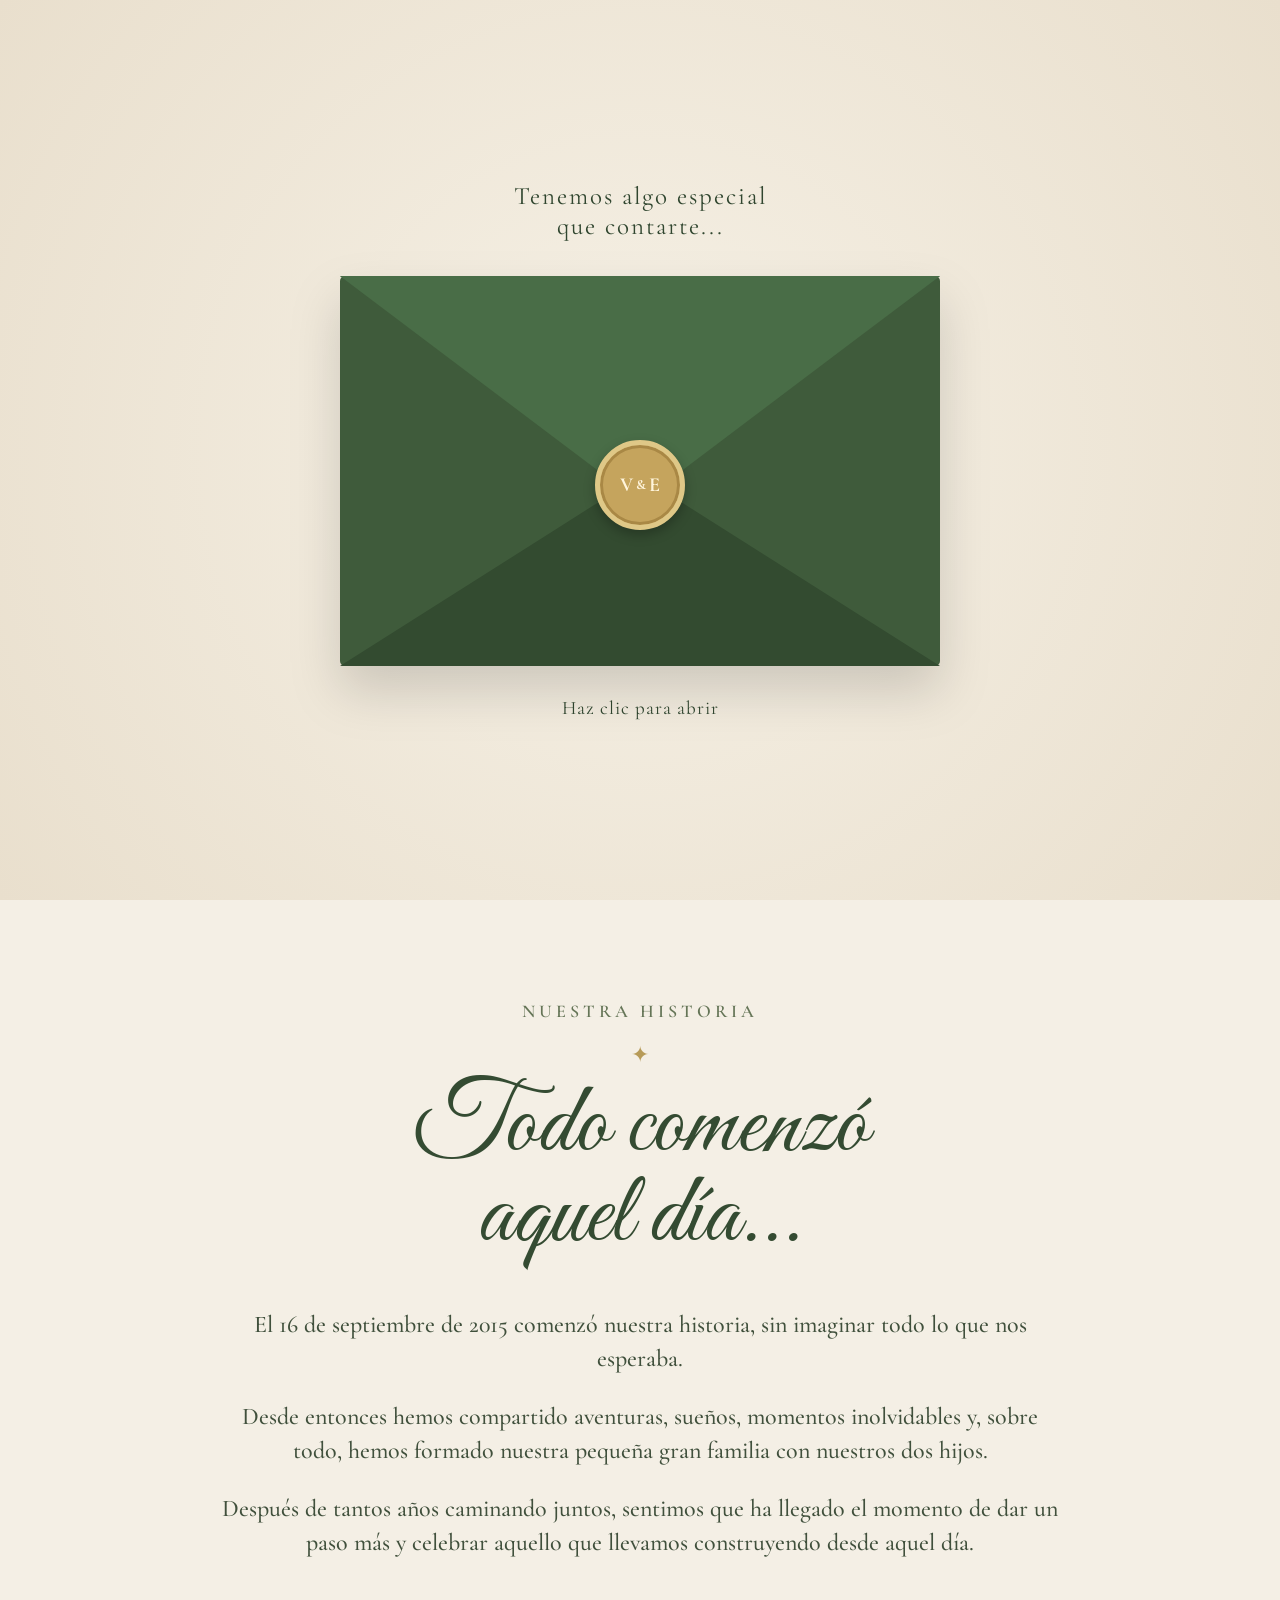
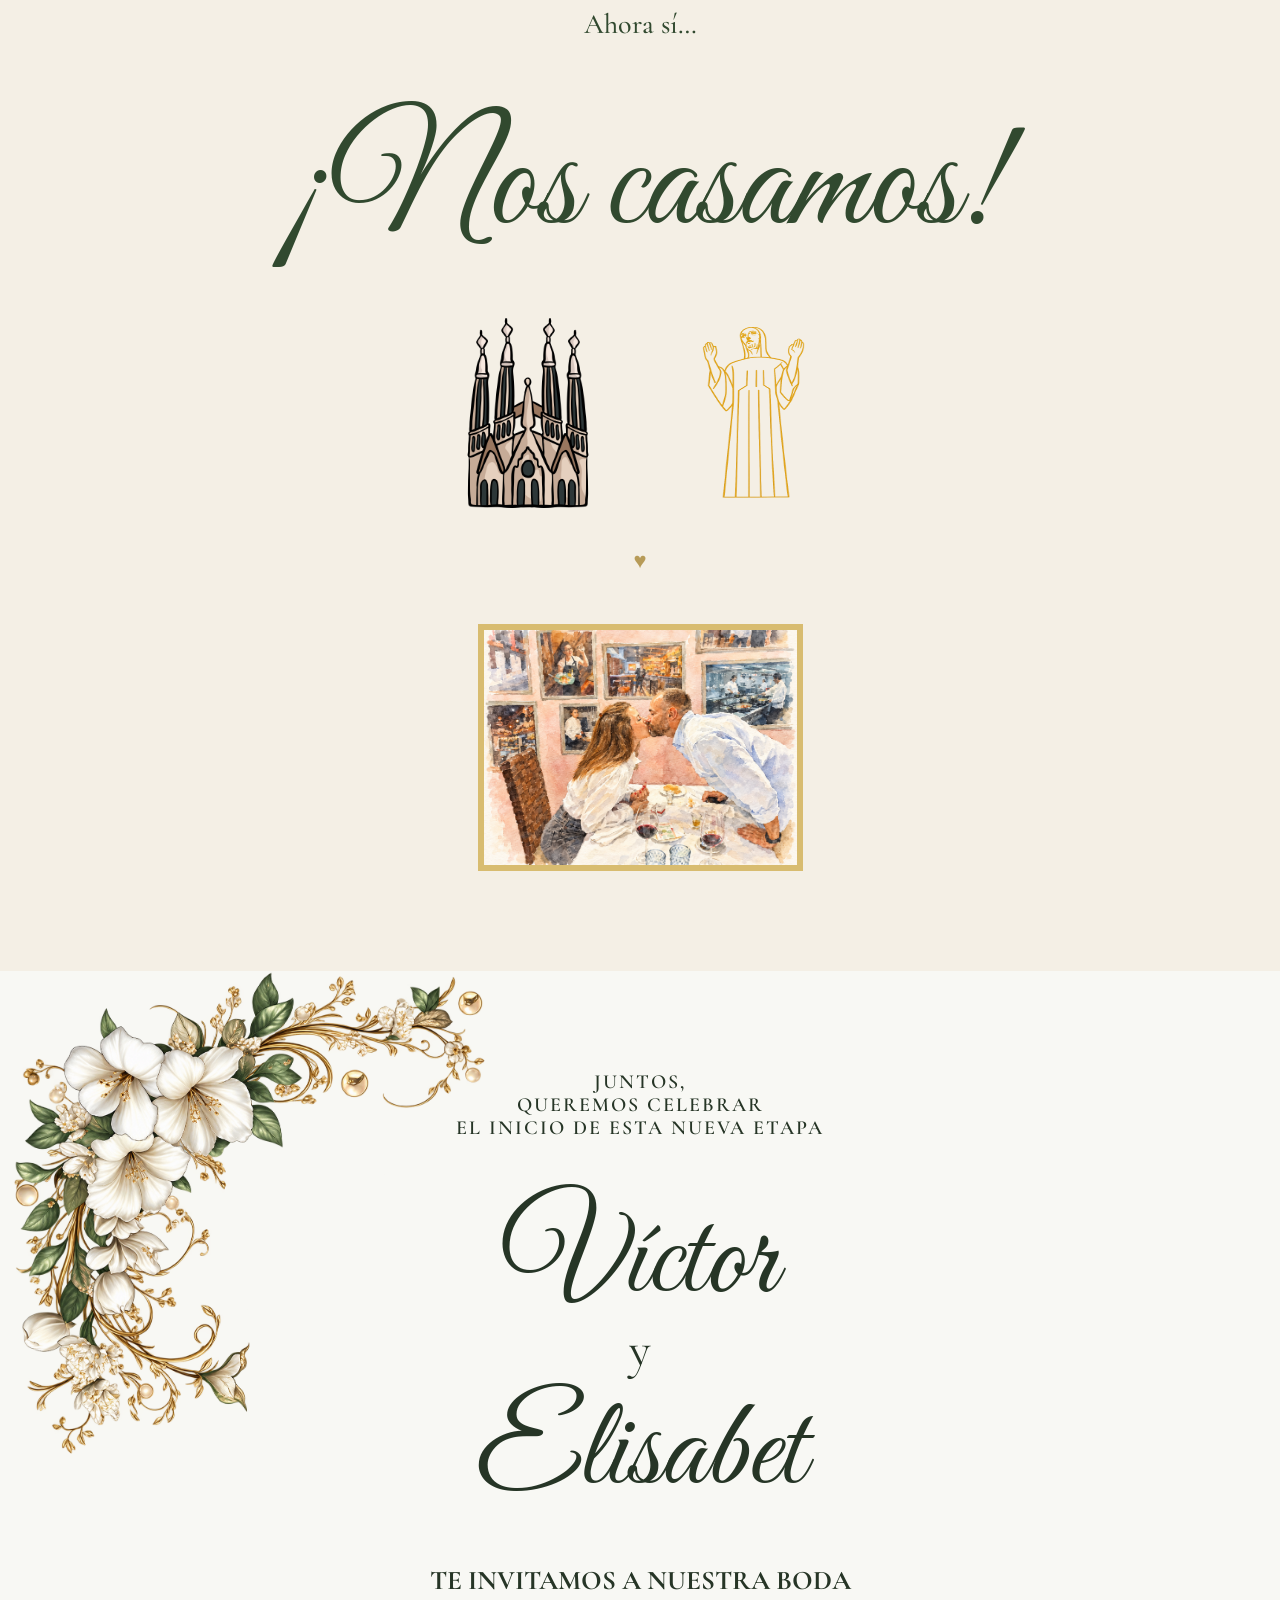
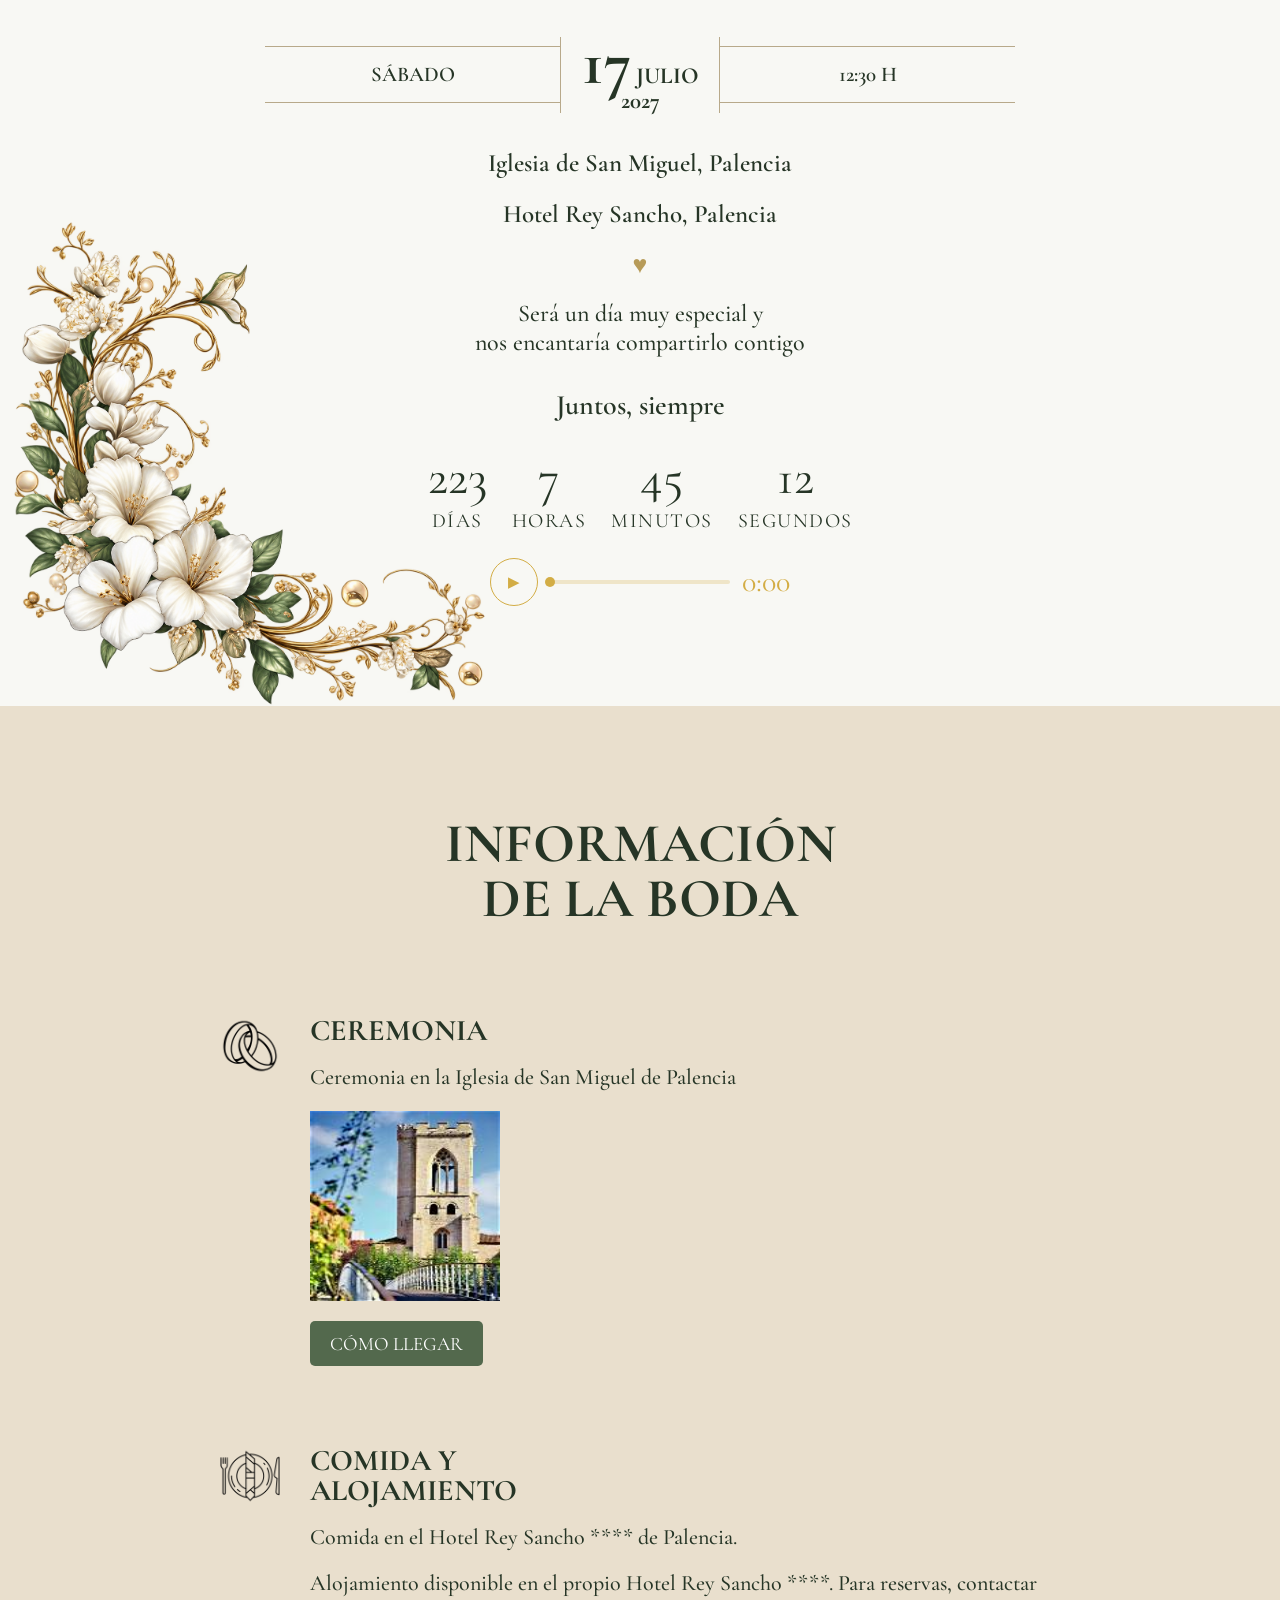
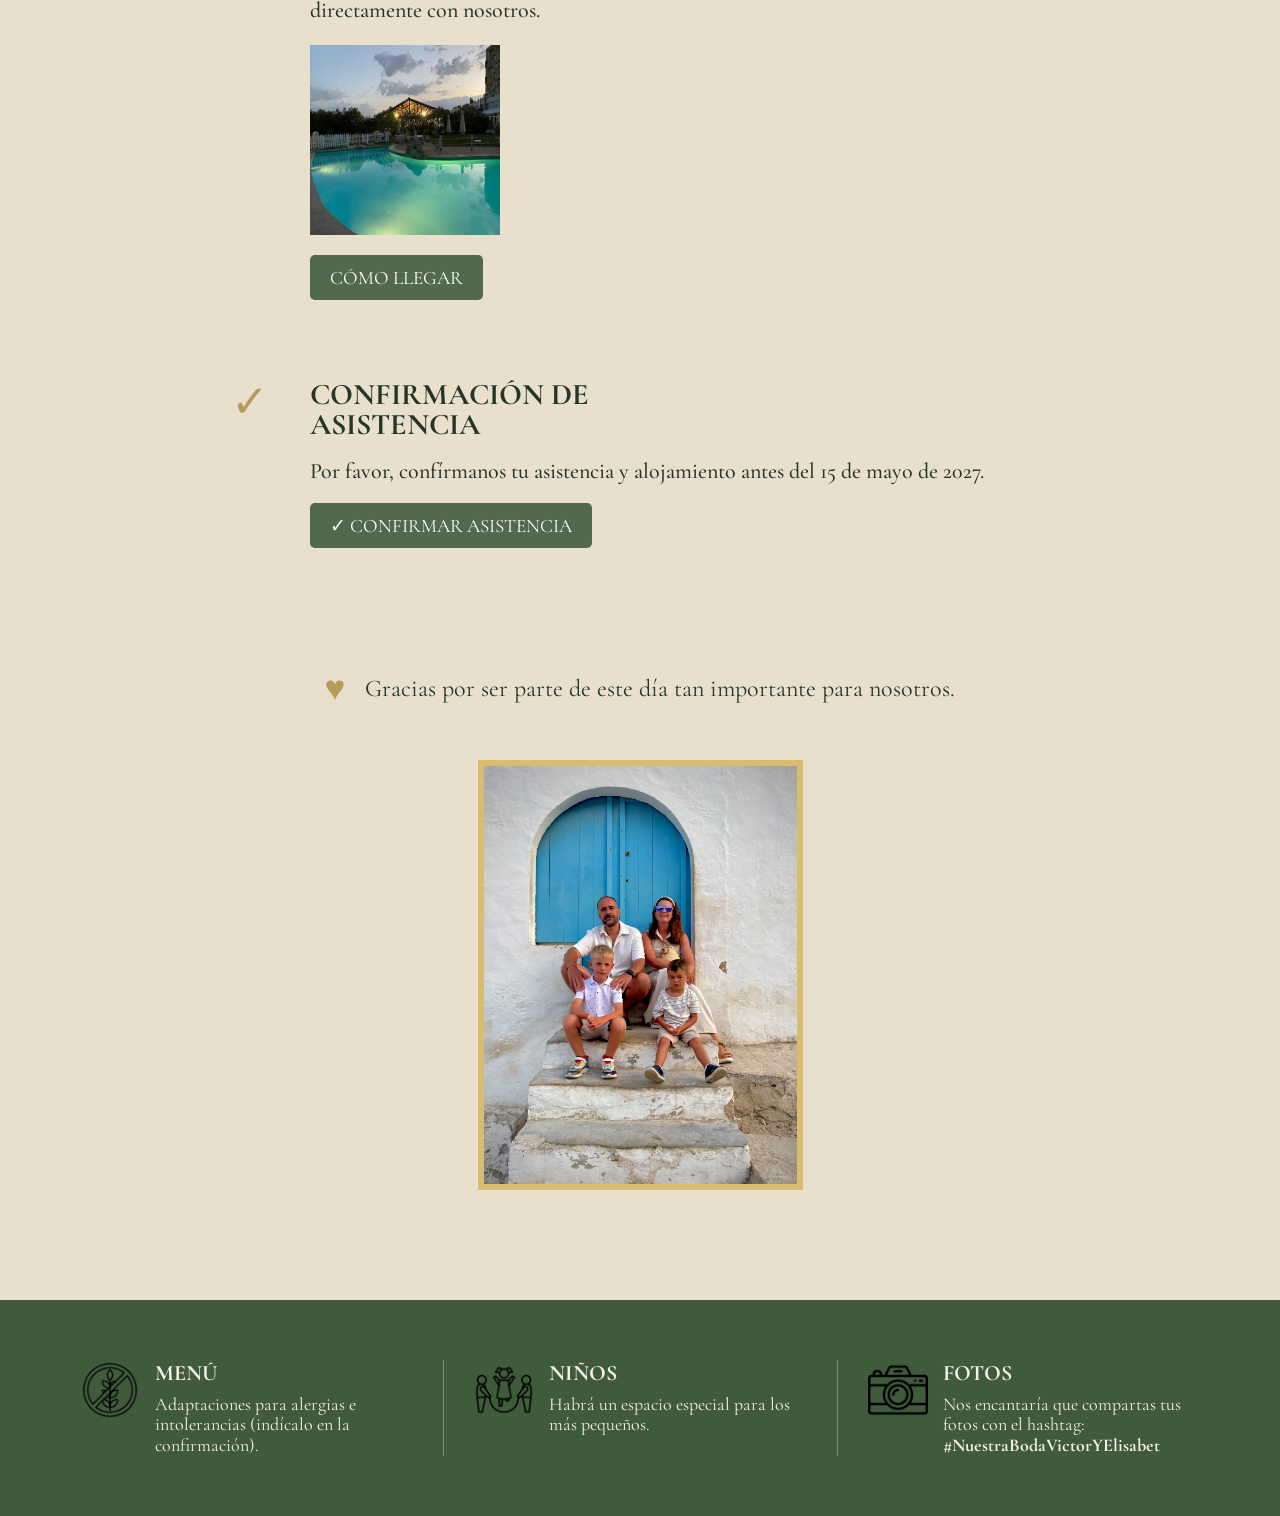
==== index.html @ dbbd5116 "Add files via upload" ====
<!DOCTYPE html>

<html lang="es">
<head>
    <meta charset="UTF-8">
    <meta name="viewport" content="width=device-width, initial-scale=1.0">



<title>Víctor & Elisabet | Nuestra Boda</title>

<!-- FUENTES -->
<link rel="preconnect" href="https://fonts.googleapis.com">
<link rel="preconnect" href="https://fonts.gstatic.com" crossorigin>
<link href="https://fonts.googleapis.com/css2?family=Cinzel:wght@400;500;600&display=swap" rel="stylesheet">
<link href="https://fonts.googleapis.com/css2?family=Alex+Brush&display=swap" rel="stylesheet">
<link href="https://fonts.googleapis.com/css2?family=Allura&display=swap" rel="stylesheet">
<link href="https://fonts.googleapis.com/css2?family=Parisienne&display=swap" rel="stylesheet">
<link href="https://fonts.googleapis.com/css2?family=Italiana&display=swap" rel="stylesheet">

<link href="https://fonts.googleapis.com/css2?family=Cormorant+Garamond:wght@400;500;600;700&family=Great+Vibes&display=swap" rel="stylesheet">

<!-- CSS -->
<link rel="stylesheet" href="diseño/invitaciones.css">


</head>

<body>


<!-- =====================================================
     SOBRE DE INICIO
====================================================== -->

<section class="sobre-seccion">

    <div class="sobre-contenido">

        <p class="sobre-frase">
            Tenemos algo especial<br>
            que contarte...
        </p>

        <div class="sobre">

            <!-- SOLAPA -->
            <div class="sobre-solapa"></div>

            <!-- PARTE FRONTAL -->
            <div class="sobre-frontal">


            </div>
                            <div class="sello">
                    <span>V</span>
                    <span>&</span>
                    <span>E</span>
                </div>

        </div>

        <p class="sobre-pista">
            Haz clic para abrir
        </p>

    </div>

</section>


<!-- =====================================================
     NUESTRA HISTORIA
====================================================== -->

<section class="historia">

    <div class="historia-contenido">

        <p class="historia-pequeno">
            NUESTRA HISTORIA
        </p>

        <div class="ornamento">
            <span>✦</span>
        </div>

        <h2>
            Todo comenzó<br>
            aquel día...
        </h2>

        <div class="historia-texto">

            <p>
                El 16 de septiembre de 2015 comenzó nuestra historia,
                sin imaginar todo lo que nos esperaba.
            </p>

            <p>
                Desde entonces hemos compartido aventuras, sueños,
                momentos inolvidables y, sobre todo, hemos formado
                nuestra pequeña gran familia con nuestros dos hijos.
            </p>

            <p>
                Después de tantos años caminando juntos, sentimos
                que ha llegado el momento de dar un paso más y
                celebrar aquello que llevamos construyendo desde aquel día.
            </p>

            <p class="nos-casamos">
                Ahora sí… <br><BR>
                <span>¡Nos casamos!</span>
            </p>

           <div class="fotosIntro">

                <div class="foto-intro">
                    <img src="imagenes/SagradaFamilia.png">
                </div>

                <div class="foto-intro">
                    <img src="imagenes/cristo.png" alt="Cristo">
                </div>

            </div>

        </div>

        <div class="ornamento inferior">
            <span>♥</span>
        </div>
        <div class="fotoReal">
            <img src="imagenes/fotoBeso.png" class="fotoBonita">
        </div>

    </div>

</section>


<!-- =====================================================
     INVITACIÓN
====================================================== -->

<main class="invitacion">

    <!-- =================================================
         PORTADA
    ================================================== -->

    <section class="portada">

       <div class="flores flores-superior">
         <img src="imagenes/esquinaIzq.png" alt="Decoración floral"> 
        </div>

        <div class="flores flores-inferior">
            <img src="imagenes/esquinaDrch.png" alt="Decoración floral">
        </div>

        <div class="contenido-portada">

            <p class="intro">
                JUNTOS,<br>
                QUEREMOS CELEBRAR<br>
                EL INICIO DE ESTA NUEVA ETAPA
            </p>
            <br><br>
            <h1 class="nombres">
                <span class="nombre">Víctor</span>
                <span class="conector">y</span><BR>
                <span class="nombre">Elisabet</span>
            </h1>

            <h2>
                TE INVITAMOS A NUESTRA BODA
            </h2>


            <!-- FECHA -->

            <div class="fecha">

                <div class="fecha-bloque">
                    <span>SÁBADO</span>
                </div>

                <div class="fecha-central">

                    <strong>17</strong>

                    <span>JULIO</span>

                    <span>2027</span>

                </div>

                <div class="fecha-bloque">
                    <span>12:30 H</span>
                </div>

            </div>


            <!-- LUGARES -->

            <div class="lugares">

                <p>
                    Iglesia de San Miguel, Palencia
                </p>

                <p>
                    Hotel Rey Sancho, Palencia
                </p>

            </div>


            <div class="corazon">
                ♥
            </div>


            <p class="mensaje">
                Será un día muy especial y<br>
                nos encantaría compartirlo contigo
            </p>


            <!-- FOTOS -->



            <p class="juntos">
                Juntos, siempre
            </p>

            <div class="cuenta-atras">
                <div>
                    <span id="dias">0</span>
                    <small>DÍAS</small>
                </div>

                <div>
                    <span id="horas">0</span>
                    <small>HORAS</small>
                </div>

                <div>
                    <span id="minutos">0</span>
                    <small>MINUTOS</small>
                </div>

                <div>
                    <span id="segundos">0</span>
                    <small>SEGUNDOS</small>
                </div>
            </div>

            <div class="reproductor">
                <button id="playPause" class="botonMusica" aria-label="Reproducir música">
                    ▶
                </button>

                <div class="barraMusica">
                    <div id="progresoMusica"></div>
                </div>

                <span id="tiempoMusica">0:00</span>
            </div>

            <audio id="musica" preload="auto">
                <source src="musica/marry-you.mp3" type="audio/mpeg">
            </audio>


        </div>

    </section>


    <!-- =================================================
         INFORMACIÓN
    ================================================== -->

    <section class="informacion">

        <h2>
            INFORMACIÓN<br>
            DE LA BODA
        </h2>


        <!-- CEREMONIA -->

        <article class="info-item">

            <div class="icono">
                <img src="imagenes/anillo-de-bodas.png" class="fotoIcono">
            </div>

            <div>

                <h3>
                    CEREMONIA
                </h3>

                <p>
                    Ceremonia en la Iglesia de
                    San Miguel de Palencia
                </p>

                <div class="fotos">
                    <div class="foto-circular">
                        <img src="imagenes/iglesia.jpg" alt="Iglesia">
                    </div>                
                </div>
                <br>
                <a href="https://www.google.com/maps/place/Iglesia+de+San+Miguel/@42.007812,-4.5393069,17z/data=!3m1!4b1!4m6!3m5!1s0xd47b0388c06a633:0x873fcda30463aa09!8m2!3d42.0078081!4d-4.534436!16s%2Fg%2F1213v1qg?entry=ttu"
                   class="boton">
                    CÓMO LLEGAR
                </a>

            </div>

        </article>


        <!-- COMIDA Y ALOJAMIENTO -->

        <article class="info-item">

            <div class="icono">
                <img src="imagenes/plato.png" class="fotoIcono">
            </div>

            <div>

                <h3>
                    COMIDA Y<br>
                    ALOJAMIENTO
                </h3>

                <p>
                    Comida en el Hotel Rey
                    Sancho **** de Palencia.
                </p>

                <p>
                    Alojamiento disponible en el
                    propio Hotel Rey Sancho ****.
                    Para reservas, contactar
                    directamente con nosotros.
                </p>
                <div class="fotos">
                    <div class="foto-circular">
                        <img src="imagenes/hotel.jpg" alt="Hotel">
                    </div>
                </div>

                <br>
                <a href="https://www.google.es/maps/place/Hotel+Rey+Sancho/@42.0042295,-4.5353972,16z" class="boton">
                    CÓMO LLEGAR
                </a>

            </div>

        </article>


        <!-- CONFIRMACIÓN -->

        <article class="info-item">

            <div class="icono">
                ✓
            </div>

            <div>

                <h3>
                    CONFIRMACIÓN DE<br>
                    ASISTENCIA
                </h3>

                <p>
                    Por favor, confírmanos tu
                    asistencia y alojamiento
                    antes del 15 de mayo de 2027.
                </p>

                <a href="https://forms.gle/QKVK1JES9qtBrfdZ7"
                   class="boton">
                    ✓ CONFIRMAR ASISTENCIA
                </a>

            </div>

        </article>


        <div class="agradecimiento">

            <span>♥</span>

            <p>
                Gracias por ser parte de este día
                tan importante para nosotros.
            </p>

        </div>

            <div class="fotoReal">
                <img src="imagenes/familia.jpeg" class="fotoBonita">
            </div>        

    </section>


    <!-- =================================================
         FOOTER
    ================================================== -->

    <footer>

        <div class="footer-item">

            <div class="icono">
                <img src="imagenes/sin-gluten.png" class="fotoIcono">
            </div>

            <div>

                <h3>MENÚ</h3>

                <p>
                    Adaptaciones para alergias
                    e intolerancias
                    (indícalo en la confirmación).
                </p>

            </div>

        </div>


        <div class="footer-item">

            <div class="icono">
                <img src="imagenes/ninos-jugando.png" class="fotoIcono">
            </div>

            <div>

                <h3>NIÑOS</h3>

                <p>
                    Habrá un espacio especial
                    para los más pequeños.
                </p>

            </div>

        </div>


        <div class="footer-item">

            <div class="icono">
                <img src="imagenes/camara.png" class="fotoIcono">
            </div>

            <div>

                <h3>FOTOS</h3>

                <p>
                    Nos encantaría que compartas
                    tus fotos con el hashtag:
                    <strong>#NuestraBodaVictorYElisabet</strong>
                </p>

            </div>

        </div>

    </footer>

</main>


<!-- =====================================================
     JAVASCRIPT
====================================================== -->

<script>

    const sobre = document.querySelector(".sobre");

    sobre.addEventListener("click", function () {

        document.querySelector(".sobre-seccion")
            .classList.add("sobre-abierto");

        setTimeout(function () {

            document.querySelector(".historia")
                .scrollIntoView({
                    behavior: "smooth"
                });

        }, 700);

    });

</script>
<script>
    const fechaBoda = new Date("July 17, 2027 12:30:00").getTime();

    function actualizarCuentaAtras() {
        const ahora = new Date().getTime();
        const diferencia = fechaBoda - ahora;

        if (diferencia <= 0) {
            document.getElementById("dias").textContent = "0";
            document.getElementById("horas").textContent = "0";
            document.getElementById("minutos").textContent = "0";
            document.getElementById("segundos").textContent = "0";
            return;
        }

        const dias = Math.floor(diferencia / (1000 * 60 * 60 * 24));
        const horas = Math.floor(
            (diferencia % (1000 * 60 * 60 * 24)) / (1000 * 60 * 60)
        );
        const minutos = Math.floor(
            (diferencia % (1000 * 60 * 60)) / (1000 * 60)
        );
        const segundos = Math.floor(
            (diferencia % (1000 * 60)) / 1000
        );

        document.getElementById("dias").textContent = dias;
        document.getElementById("horas").textContent = horas;
        document.getElementById("minutos").textContent = minutos;
        document.getElementById("segundos").textContent = segundos;
    }

    actualizarCuentaAtras();
    setInterval(actualizarCuentaAtras, 1000);
</script>

<script>
const musica = document.getElementById("musica");
const playPause = document.getElementById("playPause");
const progresoMusica = document.getElementById("progresoMusica");
const tiempoMusica = document.getElementById("tiempoMusica");
const barraMusica = document.querySelector(".barraMusica");

// INTENTAR REPRODUCIR AUTOMÁTICAMENTE AL ABRIR
window.addEventListener("load", () => {

    musica.volume = 0.7;

    musica.play().then(() => {
        playPause.textContent = "❚❚";
    }).catch(() => {
        // El navegador ha bloqueado el autoplay.
        // El usuario podrá iniciarla pulsando ▶.
        playPause.textContent = "▶";
    });

});


// PLAY / PAUSE
playPause.addEventListener("click", () => {

    if (musica.paused) {
        musica.play();
        playPause.textContent = "❚❚";
    } else {
        musica.pause();
        playPause.textContent = "▶";
    }

});


// BARRA DE PROGRESO
musica.addEventListener("timeupdate", () => {

    if (!musica.duration) return;

    const porcentaje =
        (musica.currentTime / musica.duration) * 100;

    progresoMusica.style.width = porcentaje + "%";

    barraMusica.style.setProperty(
        "--posicion",
        porcentaje + "%"
    );

    const minutos = Math.floor(musica.currentTime / 60);

    const segundos = Math.floor(musica.currentTime % 60)
        .toString()
        .padStart(2, "0");

    tiempoMusica.textContent =
        `${minutos}:${segundos}`;
});


// CUANDO TERMINA, VOLVER A EMPEZAR
musica.addEventListener("ended", () => {

    musica.currentTime = 0;
    musica.play();

});


let arrastrando = false;


// CALCULAR POSICIÓN DE LA CANCIÓN
function cambiarPosicion(e) {

    if (!musica.duration) return;

    const rect = barraMusica.getBoundingClientRect();

    let posicion = e.clientX - rect.left;

    // Evitar salirnos de la barra
    posicion = Math.max(0, Math.min(posicion, rect.width));

    const porcentaje = posicion / rect.width;

    musica.currentTime = porcentaje * musica.duration;

    // Actualizar visualmente
    progresoMusica.style.width = (porcentaje * 100) + "%";

    barraMusica.style.setProperty(
        "--posicion",
        (porcentaje * 100) + "%"
    );
}


// CLICK EN LA BARRA
barraMusica.addEventListener("pointerdown", (e) => {

    arrastrando = true;

    barraMusica.setPointerCapture(e.pointerId);

    cambiarPosicion(e);
});


// ARRASTRAR
barraMusica.addEventListener("pointermove", (e) => {

    if (!arrastrando) return;

    cambiarPosicion(e);
});


// SOLTAR
barraMusica.addEventListener("pointerup", () => {

    arrastrando = false;

});


// =========================================================
// SI SE CANCELA EL TOQUE
// =========================================================

barraMusica.addEventListener("pointercancel", () => {

    arrastrando = false;

});

</script>

</body>
</html>
---- diseño/invitaciones.css ----
/* =========================================================
   GENERAL
========================================================= */
@font-face {
    font-family: "Tangerine";
    src: url("../fuentes/tangerine/tangerine-regular.ttf")
         format("truetype");
    font-weight: 400;
    font-style: normal;
}

@font-face {
    font-family: "Tangerine";
    src: url("../fuentes/tangerine/tangerine-bold.ttf")
         format("truetype");
    font-weight: 700;
    font-style: normal;
}

* {
    margin: 0;
    padding: 0;
    box-sizing: border-box;
}

html {
    scroll-behavior: smooth;
}

body {
    background: #f4efe5;
    color: #263526;
    font-family: "Cormorant Garamond", serif;
    overflow-x: hidden;
}

section {
    width: 100%;
}


/* =========================================================
   SOBRE INICIAL
========================================================= */

.sobre-seccion {
    min-height: 100vh;

    display: flex;
    justify-content: center;
    align-items: center;

    background:
        radial-gradient(
            circle at center,
            #f6f1e6 0%,
            #e9dfcd 100%
        );

    padding: 40px 20px;

    position: relative;
}

.sobre-contenido {
    text-align: center;
}

.sobre-frase {
    color: #30462f;

    font-size: 25px;

    letter-spacing: 2px;

    margin-bottom: 35px;
}


/* =========================================================
   SOBRE
========================================================= */

.sobre {
    width: min(600px, 85vw);
    height: min(390px, 55vw);

    position: relative;

    cursor: pointer;

    perspective: 1000px;

    filter: drop-shadow(
        0 25px 25px rgba(0, 0, 0, .15)
    );

    /*
       Creamos un contexto independiente para que
       las capas del sobre no interfieran con otros
       elementos de la página.
    */
    isolation: isolate;
}


/* =========================================================
   PARTE FRONTAL DEL SOBRE
========================================================= */

.sobre-frontal {
    position: absolute;

    inset: 0;

    background: #3f5b3b;

    border-radius: 5px;

    /*
       El frontal está por debajo de la solapa,
       pero contiene el sello.
    */
    z-index: 2;

    /*
       Permitimos que el sello tenga una capa
       superior dentro del frontal.
    */
    transform-style: flat;
}


/* =========================================================
   TRIÁNGULO CENTRAL
========================================================= */

.sobre-frontal::after {
    content: "";

    position: absolute;

    left: 0;
    right: 0;
    bottom: 0;

    margin: auto;

    width: 0;
    height: 0;

    border-top: 200px solid #446343;

    border-left: 300px solid transparent;

    border-right: 300px solid transparent;

    border-bottom: 190px solid #334b30;

    /*
       El triángulo está dentro del frontal,
       por debajo del sello.
    */
    z-index: 1;

    pointer-events: none;
}


/* =========================================================
   SOLAPA
========================================================= */

/* =========================================================
   SOLAPA DEL SOBRE
========================================================= */

.sobre-solapa {
    position: absolute;

    top: 0;
    left: 0;

    width: 100%;
    height: 58%;

    background: #496d47;

    clip-path: polygon(
        0 0,
        100% 0,
        50% 100%
    );

    transform-origin: top center;

    /*
       Animación de apertura
    */
    transition: transform 1s ease-in-out;

    /*
       La solapa siempre está por encima
       del frontal.
    */
    z-index: 10;

    /*
       Permitimos la transformación 3D.
    */
    transform-style: preserve-3d;

    filter: drop-shadow(
        0 3px 3px rgba(0, 0, 0, .15)
    );
}


/* =========================================================
   PARTE TRASERA DE LA SOLAPA
========================================================= */

.sobre-solapa::after {
    content: "";

    position: absolute;

    inset: 0;

    background: #3f5b3b;

    clip-path: polygon(
        0 0,
        100% 0,
        50% 100%
    );

    transform: rotateY(180deg);

    backface-visibility: hidden;
    -webkit-backface-visibility: hidden;
}




/* =========================================================
   INICIALES
========================================================= */

/*
.iniciales {
    position: absolute;

    top: 35%;
    left: 0;
    right: 0;

    z-index: 4;

    color: #f5ead1;

    font-family: "Great Vibes", cursive;

    font-size: 70px;
}
*/

.iniciales span {
    font-family: "Cormorant Garamond", serif;

    font-size: 35px;

    margin: 0 8px;
}


/* =========================================================
   SELLO
========================================================= */

.sello {
    position: absolute;

    left: 50%;

    bottom: 35%;

    /*
       El sello está dentro de .sobre-frontal.
       Con este z-index queda por encima del
       triángulo y visualmente por encima de la solapa.
    */
    z-index: 20;

    width: 90px;

    height: 90px;

    border-radius: 50%;

    background: #c5a45d;

    border: 5px solid #dfc887;

    box-shadow:
        inset 0 0 0 3px #a98845,
        0 5px 12px rgba(0, 0, 0, .25);

    display: flex;

    justify-content: center;

    align-items: center;

    gap: 3px;

    color: #fff5dc;

    font-family:
        "Cormorant Garamond",
        serif;

    font-size: 20px;

    font-weight: 700;

    /*
       Solo usamos translateX para centrarlo.
       No aplicamos transformaciones 3D al sello.
    */
    transform: translateX(-50%);
}

.sello span:nth-child(2) {
    font-size: 14px;
}



/* =========================================================
   PISTA
========================================================= */

.sobre-pista {
    margin-top: 30px;

    color: #30462f;

    font-size: 19px;

    letter-spacing: 1px;

    animation:
        pulsar 2s infinite;
}

@keyframes pulsar {

    0%,
    100% {
        opacity: .45;
    }

    50% {
        opacity: 1;
    }
}


/* =========================================================
   SOBRE ABIERTO
========================================================= */

.sobre-abierto .sobre-solapa {
    transform: rotateX(180deg);
    transform-origin: top center;
}


/* =========================================================
   HISTORIA
========================================================= */

.historia {
    min-height: 100vh;

    display: flex;

    justify-content: center;

    align-items: center;

    background: #f4efe5;

    padding: 100px 25px;

    text-align: center;

    position: relative;
}

.historia-contenido {
    width: 100%;

    max-width: 850px;
}

.historia-pequeno {
    color: #657557;

    font-size: 18px;

    letter-spacing: 4px;

    font-weight: 600;

    margin-bottom: 20px;
}

.ornamento {
    color: #b79b58;

    font-size: 22px;

    margin: 15px 0;
}

.historia h2 {
    font-family:
        "Great Vibes",
        cursive;

    color: #344b32;

    font-size:
        clamp(
            60px,
            8vw,
            100px
        );

    line-height: .9;

    font-weight: 400;

    margin-bottom: 45px;
}

.historia-texto {
    color: #40503c;

    font-size: 24px;

    line-height: 1.4;

    font-weight: 500;
}

.historia-texto p {
    margin-bottom: 25px;
}

.nos-casamos {
    margin-top: 45px;
    color: #31492f;
    font-size: 28px;
}

.nos-casamos span {
    font-family: great Vibes, cursive;
    font-size: 150px;   
    white-space: nowrap;
}






.inferior {
    margin-top: 40px;
}

.fotosIntro {
    display: flex;

    justify-content: center;

    gap: 35px;

    margin-top: 20px;
}

.foto-intro {
    width: 190px;
    height: 190px;

}

.foto-intro img {
    width: 100%;

    height: 100%;

    display: block;
}


/* =========================================================
   INVITACIÓN PRINCIPAL
========================================================= */

.invitacion {
    width: 100%;

    background: #f7f6f1;
}


/* =========================================================
   PORTADA
========================================================= */

.portada {
    min-height: 100vh;

    position: relative;

    background: #f8f8f4;

    overflow: hidden;

    display: flex;

    justify-content: center;

    align-items: center;

    padding: 100px 20px;
}

.contenido-portada {
    width: min(850px, 90%);

    text-align: center;

    position: relative;

    z-index: 2;
}


/* =========================================================
   TEXTO INTRO
========================================================= */

.intro {
    font-size: 20px;

    font-weight: 600;

    line-height: 1.15;

    letter-spacing: 2px;

    margin-bottom: 30px;
}


/* =========================================================
   NOMBRES
========================================================= */

.nombres {
    margin-bottom: 55px;

    display: flex;

    flex-direction: column;

    align-items: center;

    font-family:
        "Great Vibes",
        cursive !important;

    font-weight: 400;

    line-height: .85;
}

.nombres .nombre {
    font-family:
        "Great Vibes",
        cursive !important;

    font-size:
        clamp(
            80px,
            10vw,
            125px
        );

    font-weight: 400;

    line-height: .85;
}

.nombres .conector {
    font-family:
        "Cormorant Garamond",
        serif !important;

    font-size: 50px;

    font-weight: 400;

    line-height: 1;

    margin: 8px 0;
}


/* =========================================================
   TÍTULO
========================================================= */

.portada h2 {
    font-size: 27px;

    font-weight: 700;

    margin-bottom: 40px;
}


/* =========================================================
   FECHA
========================================================= */

.fecha {
    display: grid;

    grid-template-columns:
        1fr
        160px
        1fr;

    align-items: center;

    width: min(750px, 95%);

    margin: 0 auto 35px;
}

.fecha-bloque {
    border-top:
        1px solid #b8a98a;

    border-bottom:
        1px solid #b8a98a;

    padding: 15px 5px;

    font-size: 21px;

    font-weight: 600;
}

.fecha-central {
    border-left:
        1px solid #b8a98a;

    border-right:
        1px solid #b8a98a;

    flex-direction: column;

    align-items: center;
}

.fecha-central strong {
    font-size: 65px;

    line-height: .8;
}

.fecha-central span {
    font-size: 23px;

    font-weight: 700;

    line-height: 1.05;
}


/* =========================================================
   CUENTA ATRÁS
========================================================= */

.cuenta-atras {
    display: flex;

    justify-content: center;

    align-items: center;

    gap: 25px;

    margin-top: 30px;

    margin-bottom: 20px;
}

.cuenta-atras div {
    display: flex;

    flex-direction: column;

    align-items: center;

    min-width: 55px;
}

.cuenta-atras span {
    font-size: 50px;

    font-weight: normal;

    line-height: 1;
}

.cuenta-atras small {
    font-size: 20px;

    letter-spacing: 1.5px;

    margin-top: 7px;
}


/* =========================================================
   LUGARES
========================================================= */

.lugares {
    font-size: 25px;

    font-weight: 600;

    line-height: 1.25;

    margin-top: 30px;
}

.lugares p {
    margin-bottom: 20px;
}

.corazon {
    color: #b79b58;

    font-size: 25px;

    margin: 10px 0;
}

.mensaje {
    font-size: 24px;

    line-height: 1.2;

    font-weight: 500;

    margin: 20px 0 30px;
}


/* =========================================================
   FOTOS
========================================================= */
/* =========================================================
   FLORES DE LA PORTADA
========================================================= */

.flores {
    position: absolute;

    z-index: 1;

    pointer-events: none;
}

.flores img {
    display: block;

    width: 100%;
    height: auto;
}


/* FLORES ARRIBA IZQUIERDA */

.flores-superior {
    top: 0;
    left: 3px;

    width: 500px;
}


/* FLORES ABAJO IZQUIERDA */

.flores-inferior {
    bottom: 0;
    left: 3px;

    width: 500px;
}

.fotos {
    display: flex;

    gap: 35px;

    margin-top: 20px;
}

.foto-circular {
    width: 190px;

    height: 190px;
}

.foto-circular img {
    width: 100%;

    height: 100%;
}

.fotoReal {
    max-width: 650px;

    margin: 50px auto 0;

    display: flex;

    align-items: center;

    justify-content: center;

    text-align: center;
}

.fotoBonita {
    width: 50%;

    height: 50%;

    border: 6px solid;

    border-color: #d8bc70;
}

.juntos {
    font-size: 28px;

    margin-top: 20px;

    font-weight: 600;
}

.pequeño {
    font-size: 18px;
}


/* =========================================================
   INFORMACIÓN
========================================================= */

.informacion {
    min-height: 100vh;

    background: #e9dfcd;

    padding:
        110px
        max(25px, 8vw);
}

.informacion > h2 {
    text-align: center;

    font-size:
        clamp(
            35px,
            5vw,
            55px
        );

    line-height: 1;

    margin-bottom: 90px;

    font-weight: 700;
}

.info-item {
    max-width: 850px;

    margin: 0 auto 80px;

    display: grid;

    grid-template-columns: 70px 1fr;

    gap: 25px;
}

.icono {
    font-size: 45px;

    line-height: 1;

    text-align: center;

    color: #b79b58;
}

.fotoIcono {
    width: 60px;

    height: 60px;
}

.info-item h3 {
    font-size: 30px;

    line-height: 1;

    margin-bottom: 18px;

    font-weight: 700;
}

.info-item p {
    font-size: 22px;

    line-height: 1.25;

    font-weight: 500;

    margin-bottom: 18px;
}


/* =========================================================
   BOTONES
========================================================= */

.boton {
    display: inline-block;

    background: #53694d;

    color: white;

    text-decoration: none;

    padding: 11px 20px;

    border-radius: 5px;

    font-size: 19px;

    transition: .25s;
}

.boton:hover {
    background: #3e5239;

    transform: translateY(-2px);
}


/* =========================================================
   AGRADECIMIENTO
========================================================= */

.agradecimiento {
    max-width: 650px;

    margin: 120px auto 0;

    display: flex;

    align-items: center;

    justify-content: center;

    gap: 20px;

    font-size: 24px;

    line-height: 1.2;

    text-align: center;
}

.agradecimiento span {
    color: #b79b58;

    font-size: 35px;
}


/* =========================================================
   FOOTER
========================================================= */

footer {
    background: #3f5b3b;

    color: #f5f0e5;

    display: grid;

    grid-template-columns:
        repeat(3, 1fr);

    padding: 60px 50px;
}

.footer-item {
    display: flex;

    align-items: flex-start;

    gap: 15px;

    padding: 0 30px;
}

.footer-item + .footer-item {
    border-left:
        1px solid
        rgba(255, 255, 255, .3);
}

.footer-icon {
    font-size: 35px;
}

.footer-item h3 {
    font-size: 22px;

    margin-bottom: 8px;
}

.footer-item p {
    font-size: 18px;

    line-height: 1.15;
}


/* =========================================================
   REPRODUCTOR MUSICAL
========================================================= */

.reproductor {
    width: 90%;
    max-width: 620px;
    margin: 25px auto 0;

    display: flex;
    align-items: center;
    justify-content: center;
    gap: 12px;
}

/* BOTÓN PLAY / PAUSE */
.botonMusica {
    width: 48px;
    height: 48px;

    border: 1px solid #d3ad45;
    border-radius: 50%;

    background: transparent;
    color: #d3ad45;

    font-size: 15px;
    line-height: 1;

    display: flex;
    align-items: center;
    justify-content: center;

    cursor: pointer;

    transition: all 0.3s ease;
}

.botonMusica:hover {
    background: #d3ad45;
    color: white;
    transform: scale(1.05);
}

/* =========================================================
   BARRA MUSICAL ARRASTRABLE
========================================================= */

.barraMusica {
    position: relative;

    width: 180px;
    height: 4px;

    background: rgba(211, 173, 69, 0.25);

    border-radius: 10px;

    cursor: pointer;

    /* Importante para poder arrastrar con el dedo */
    touch-action: none;
}


/* =========================================================
   PARTE RECORRIDA
========================================================= */

#progresoMusica {
    position: absolute;

    left: 0;
    top: 0;

    width: 0%;
    height: 100%;

    background: #d3ad45;

    border-radius: 10px;

    pointer-events: none;
}


/* =========================================================
   CÍRCULO DE LA BARRA
========================================================= */

.barraMusica::after {
    content: "";

    position: absolute;

    top: 50%;

    /* Esta variable será modificada por JavaScript */
    left: var(--posicion, 0%);

    width: 10px;
    height: 10px;

    background: #d3ad45;

    border-radius: 50%;

    transform: translate(-50%, -50%);

    pointer-events: none;
}



/* TIEMPO */
#tiempoMusica {
    min-width: 32px;

    color: #d3ad45;

    font-size: 30px;

    font-family: inherit;

    text-align: left;
}



/* =========================================================
   TABLET
========================================================= */

@media (max-width: 900px) {

    .fecha {
        grid-template-columns:
            1fr
            130px
            1fr;
    }

    footer {
        grid-template-columns: 1fr;

        gap: 35px;
    }

    .footer-item {
        padding: 20px;
    }

    .footer-item + .footer-item {
        border-left: none;

        border-top:
            1px solid
            rgba(255, 255, 255, .3);
    }
}



/* =========================================================
   MÓVIL
========================================================= */

@media (max-width: 600px) {


    .reproductor {
        width: 85%;
        margin-top: 20px;
        gap: 10px;
    }

    .botonMusica {
        width: 35px;
        height: 35px;
        font-size: 14px;
    }

    .barraMusica {
        width: 140px;
        height: 4px;
    }

    .barraMusica::after {
        width: 10px;
        height: 10px;
    }

    #tiempoMusica {
        font-size: 11px;
    }
    /* =====================================================
       SOBRE
    ===================================================== */

    .sobre {
        width: 90vw;

        height: 58vw;

        isolation: isolate;

        perspective: 1000px;
    }

    .sobre-frontal {
        z-index: 2;

        /*
           Muy importante:
           el frontal no crea un contexto 3D
           que haga desaparecer el sello.
        */
        transform-style: flat;
    }

    .sobre-frontal::after {
        border-top-width: 29vw;

        border-left-width: 45vw;

        border-right-width: 45vw;

        border-bottom-width: 29vw;

        z-index: 1;
    }

.sobre-solapa {
    z-index: 10;

    height: 58%;

    transform-origin: top center;

    transform-style: preserve-3d;
}


    /*
       El sello está dentro del frontal.
       Lo hacemos claramente superior.
    */
    .sello {
        width: 65px;

        height: 65px;

        font-size: 15px;

        z-index: 20;

        transform:
            translateX(-50%);
    }

    .sello span:nth-child(2) {
        font-size: 11px;
    }

    .sobre-frase {
        font-size: 20px;
    }


    /* =====================================================
       HISTORIA
    ===================================================== */

    .historia {
        padding: 80px 20px;
    }

    .historia-contenido {
        width: 100%;

        max-width: 100%;

        overflow: visible;
    }

    .historia h2 {
        font-family:
            "Great Vibes",
            cursive;

        font-size:
            clamp(
                44px,
                14vw,
                58px
            );

        line-height: 1.1;

        font-weight: 400;

        margin:
            0 auto 40px;

        padding: 0;

        white-space: nowrap;

        width: 100%;

        max-width: 100%;
    }

    .historia-texto {
        font-size: 20px;
    }

    .nos-casamos span {
        font-size: 48px;
    }


    /* =====================================================
       PORTADA
    ===================================================== */
    .flores-superior {
        width: 150px;
    }
    .flores-inferior {
        width: 150px;
    }
    .portada {
        padding: 80px 15px;
    }

    .contenido-portada {
        width: 95%;
    }

    .intro {
        font-size: 16px;
    }

    .portada h2 {
        font-size: 20px;
    }


    /* =====================================================
       FECHA
    ===================================================== */

    .fecha {
        grid-template-columns:
            1fr
            100px
            1fr;
    }

    .fecha-bloque {
        font-size: 15px;
    }

    .fecha-central strong {
        font-size: 45px;
    }

    .fecha-central span {
        font-size: 17px;
    }


    /* =====================================================
       CUENTA ATRÁS
    ===================================================== */

    .cuenta-atras {
        gap: 10px;

        margin-top: 25px;
    }

    .cuenta-atras div {
        min-width: 55px;
    }

    .cuenta-atras span {
        font-size: 32px;
    }

    .cuenta-atras small {
        font-size: 10px;

        letter-spacing: 1px;
    }


    /* =====================================================
       LUGARES
    ===================================================== */

    .lugares {
        font-size: 20px;
    }


    /* =====================================================
       MENSAJE
    ===================================================== */

    .mensaje {
        font-size: 20px;
    }


    /* =====================================================
       FOTOS
    ===================================================== */

    .fotos {
        gap: 15px;
    }

    .foto-circular {
        width: 130px;

        height: 130px;
    }


    /* =====================================================
       INFORMACIÓN
    ===================================================== */

    .informacion {
        padding: 80px 25px;
    }

    .informacion > h2 {
        font-size: 30px;

        margin-bottom: 60px;
    }

    .info-item {
        grid-template-columns:
            45px 1fr;

        gap: 12px;

        margin-bottom: 60px;
    }

    .icono {
        font-size: 32px;
    }

    .fotoIcono {
        width: 45px;

        height: 45px;
    }

    .info-item h3 {
        font-size: 23px;
    }

    .info-item p {
        font-size: 19px;
    }

    .boton {
        font-size: 17px;
    }


    /* =====================================================
       AGRADECIMIENTO
    ===================================================== */

    .agradecimiento {
        font-size: 20px;

        margin-top: 80px;
    }


    /* =====================================================
       FOOTER
    ===================================================== */

    footer {
        padding: 40px 20px;
    }


    /* =====================================================
       NOMBRES
    ===================================================== */

    .nombres {
        font-family:
            "Great Vibes",
            cursive !important;
    }

    .nombres .nombre {
        font-family:
            "Great Vibes",
            cursive !important;

        font-size: 75px;

        font-weight: 400;
    }

    .nombres .conector {
        font-family:
            "Cormorant Garamond",
            serif !important;

        font-size: 35px;

        font-weight: 400;
    }
}


/* =========================================================
   NOMBRES - FUENTE
========================================================= */

.nombres,
.nombres .nombre {
    font-family:
        "Great Vibes",
        cursive !important;

    font-weight: 400;
}

.nombres .conector {
    font-family:
        "Cormorant Garamond",
        serif !important;

    font-weight: 400;
}
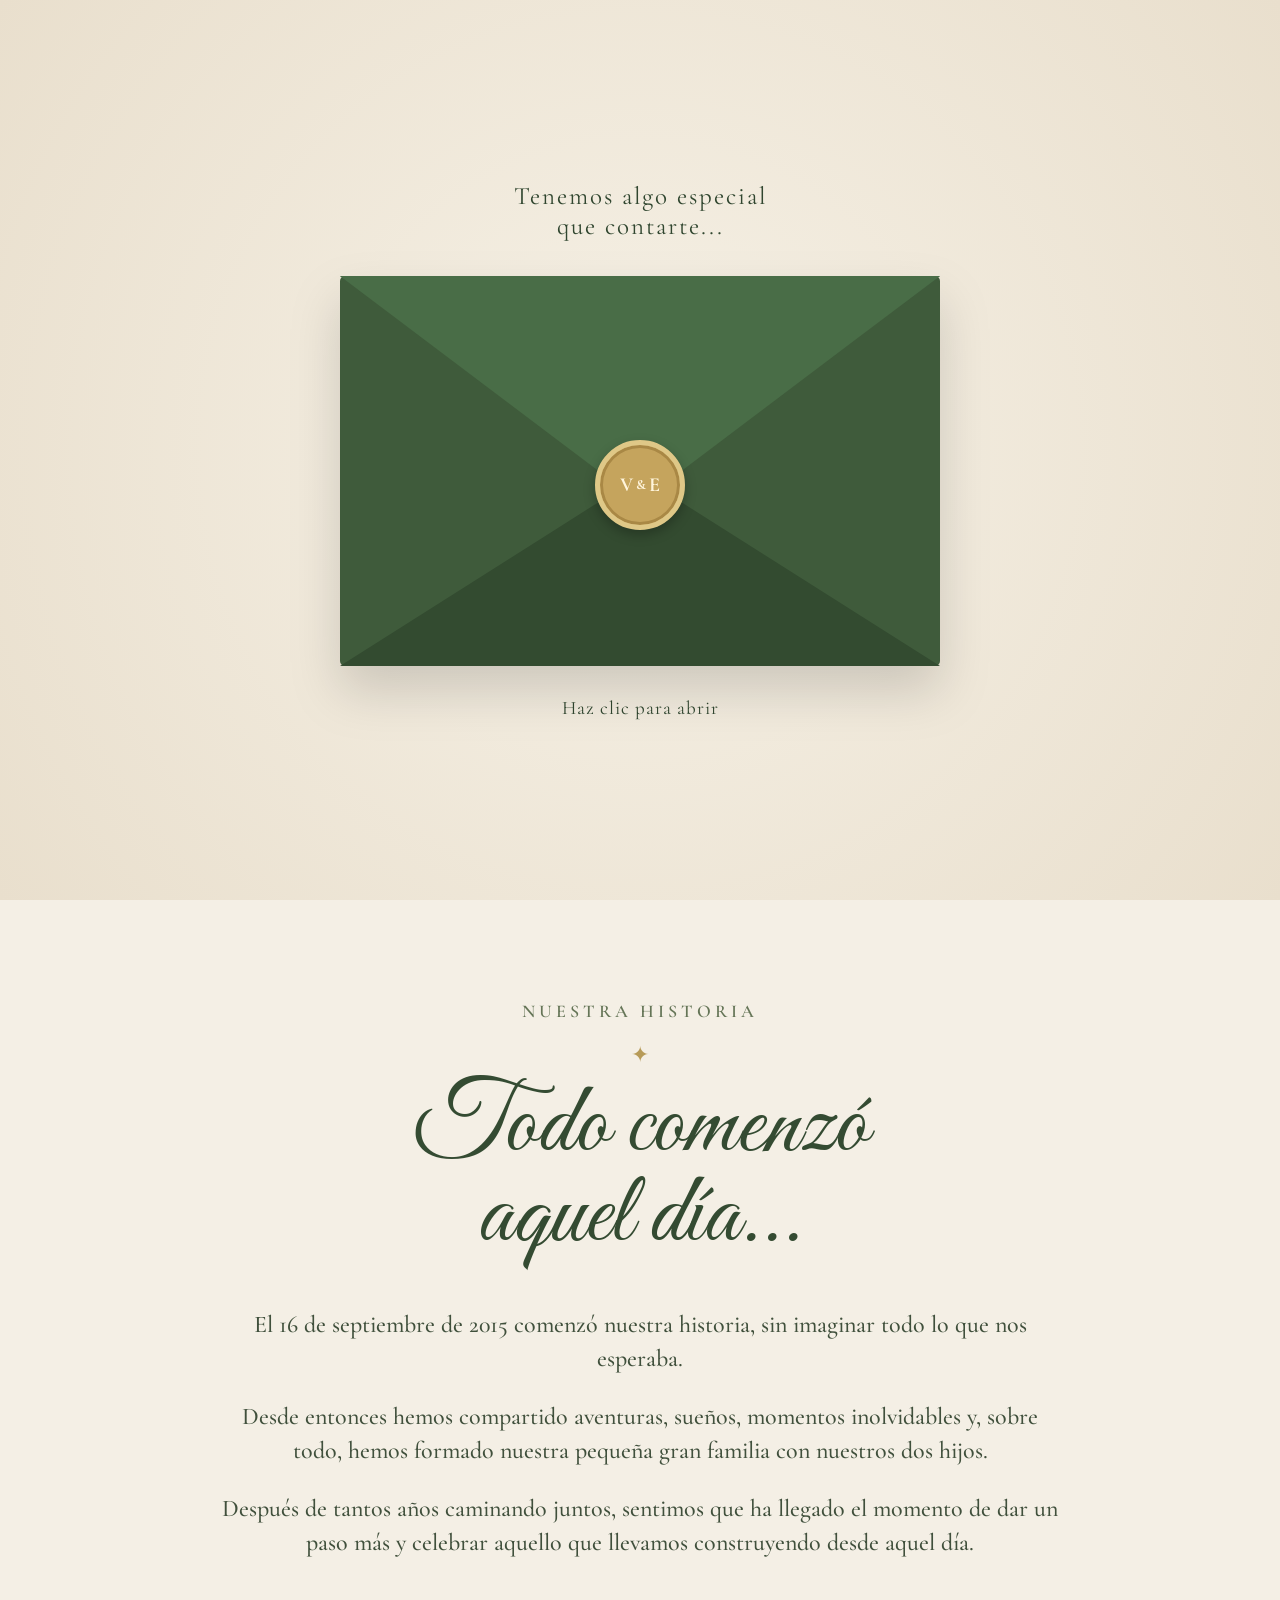
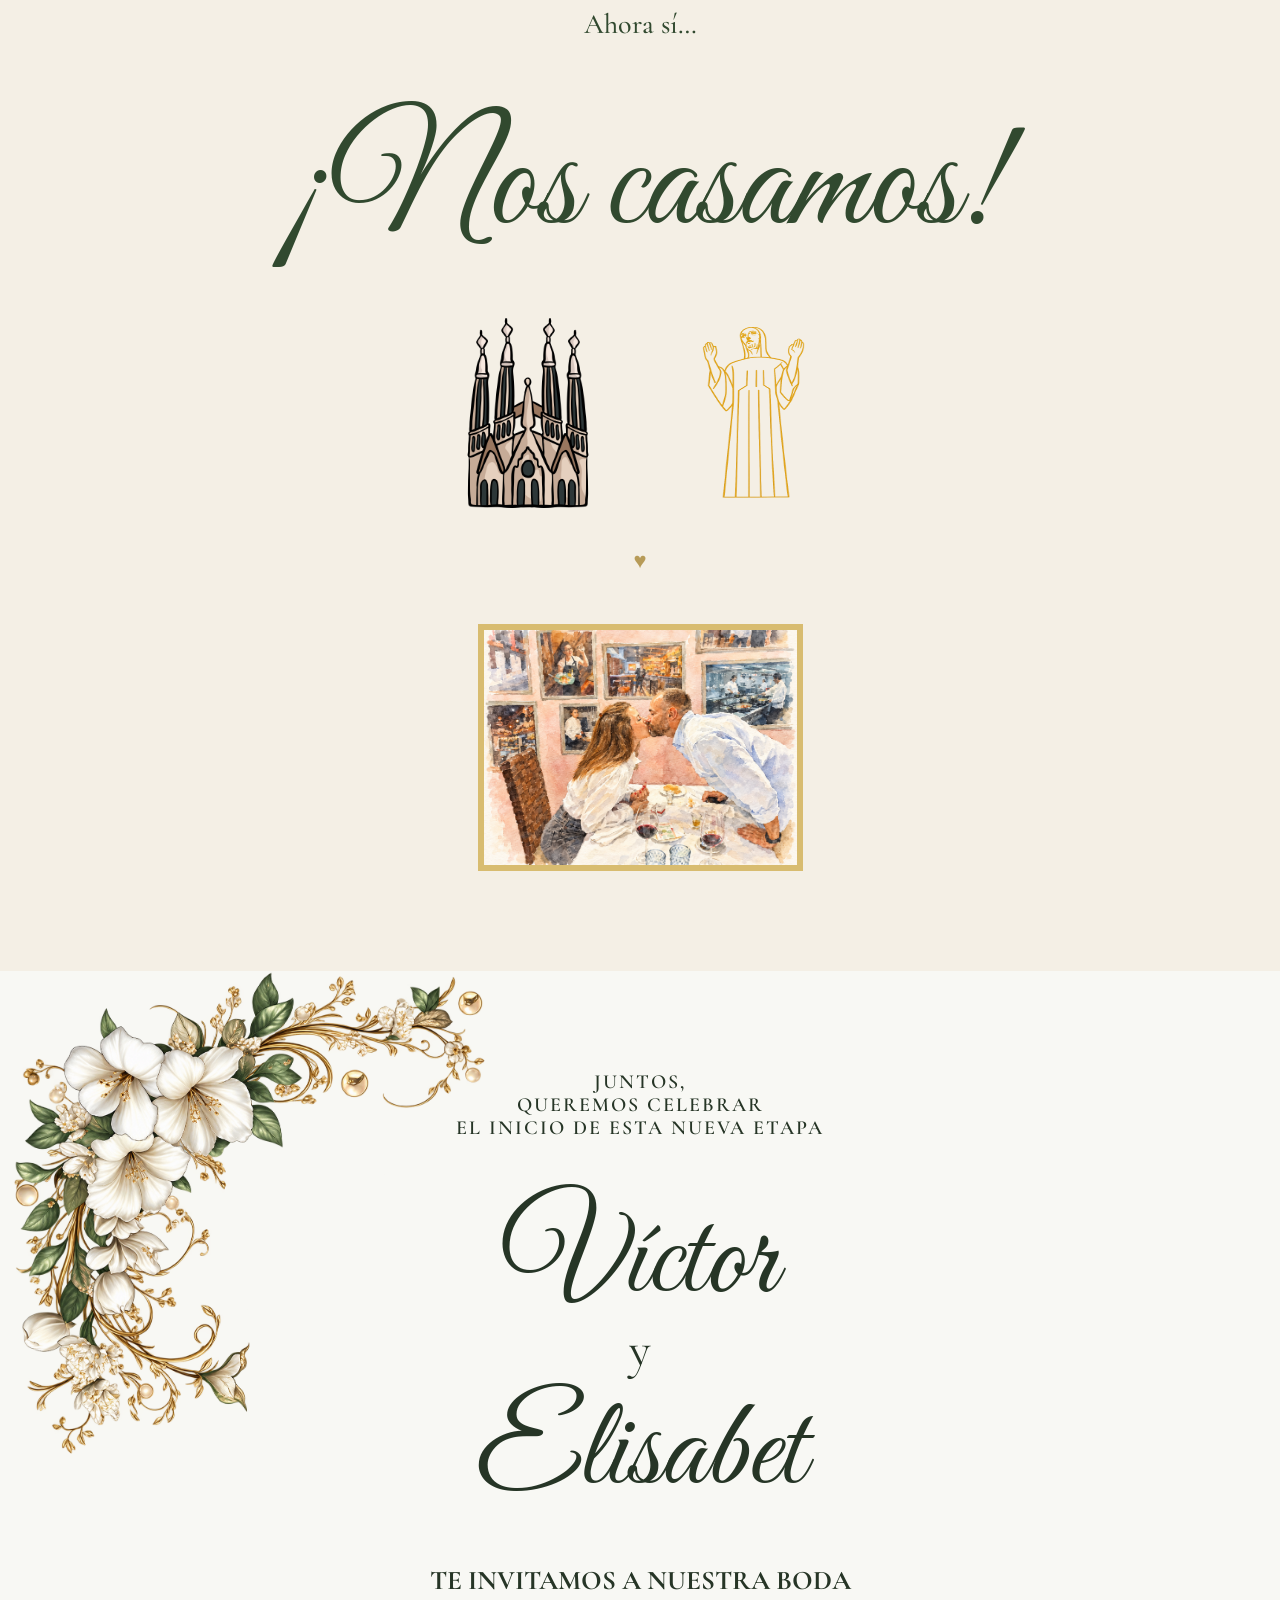
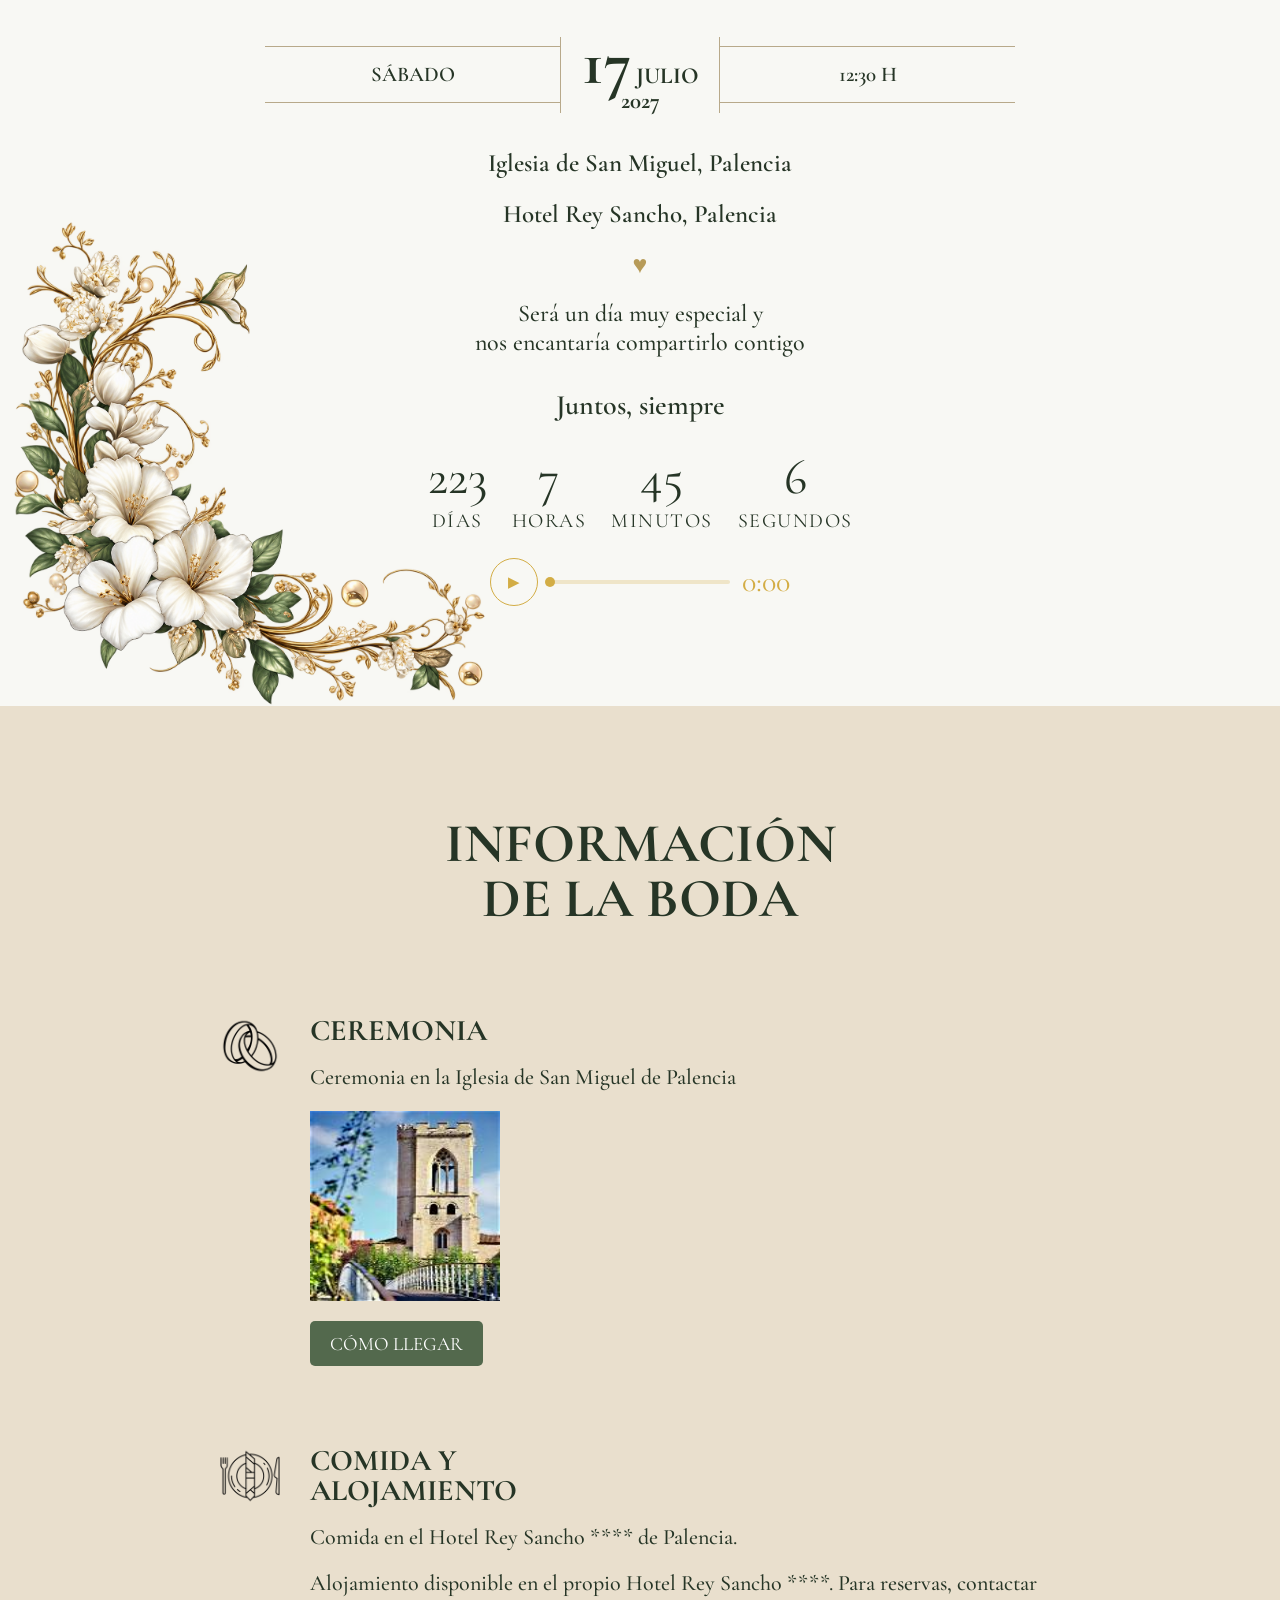
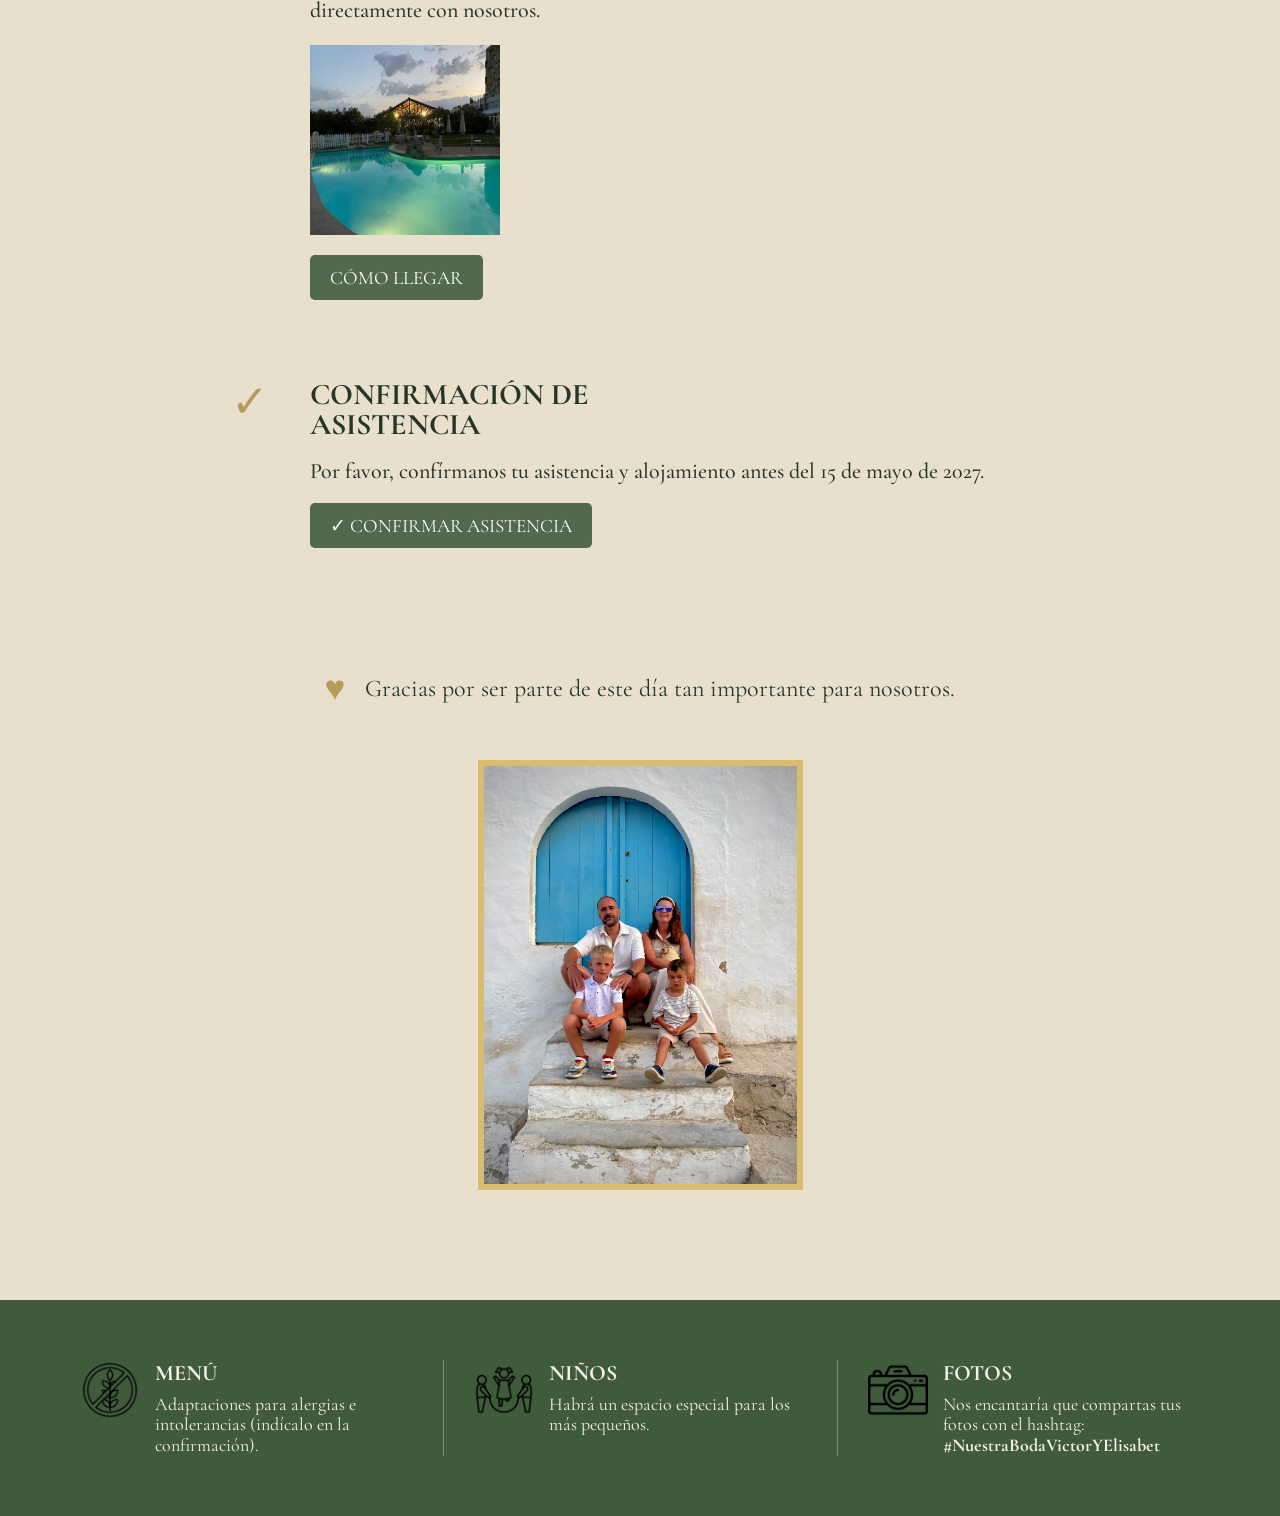
==== commit 7b3e25ca: "Add files via upload" ====
--- a/index.html
+++ b/index.html
@@ -498,23 +498,47 @@
 
 <script>
 
-    const sobre = document.querySelector(".sobre");
-
-    sobre.addEventListener("click", function () {
-
-        document.querySelector(".sobre-seccion")
-            .classList.add("sobre-abierto");
-
-        setTimeout(function () {
-
-            document.querySelector(".historia")
-                .scrollIntoView({
-                    behavior: "smooth"
-                });
-
-        }, 700);
+const sobre = document.querySelector(".sobre");
+
+sobre.addEventListener("click", function () {
+
+    // Abrir sobre
+    document.querySelector(".sobre-seccion")
+        .classList.add("sobre-abierto");
+
+
+    // 🎵 REPRODUCIR MÚSICA AL PULSAR EL SOBRE
+    const reproductorMusica = document.getElementById("musica");
+    const botonMusica = document.getElementById("playPause");
+
+    reproductorMusica.volume = 0.7;
+
+    reproductorMusica.play().then(() => {
+
+        botonMusica.textContent = "❚❚";
+        botonMusica.setAttribute(
+            "aria-label",
+            "Pausar música"
+        );
+
+    }).catch((error) => {
+
+        console.log("No se pudo reproducir la música:", error);
 
     });
+
+
+    // Ir a nuestra historia
+    setTimeout(function () {
+
+        document.querySelector(".historia")
+            .scrollIntoView({
+                behavior: "smooth"
+            });
+
+    }, 700);
+
+});
 
 </script>
 <script>
@@ -554,26 +578,13 @@
 </script>
 
 <script>
-const musica = document.getElementById("musica");
-const playPause = document.getElementById("playPause");
-const progresoMusica = document.getElementById("progresoMusica");
-const tiempoMusica = document.getElementById("tiempoMusica");
-const barraMusica = document.querySelector(".barraMusica");
-
-// INTENTAR REPRODUCIR AUTOMÁTICAMENTE AL ABRIR
-window.addEventListener("load", () => {
-
-    musica.volume = 0.7;
-
-    musica.play().then(() => {
-        playPause.textContent = "❚❚";
-    }).catch(() => {
-        // El navegador ha bloqueado el autoplay.
-        // El usuario podrá iniciarla pulsando ▶.
-        playPause.textContent = "▶";
-    });
-
-});
+    const musica = document.getElementById("musica");
+    const playPause = document.getElementById("playPause");
+    const progresoMusica = document.getElementById("progresoMusica");
+    const tiempoMusica = document.getElementById("tiempoMusica");
+    const barraMusica = document.querySelector(".barraMusica");
+
+
 
 
 // PLAY / PAUSE
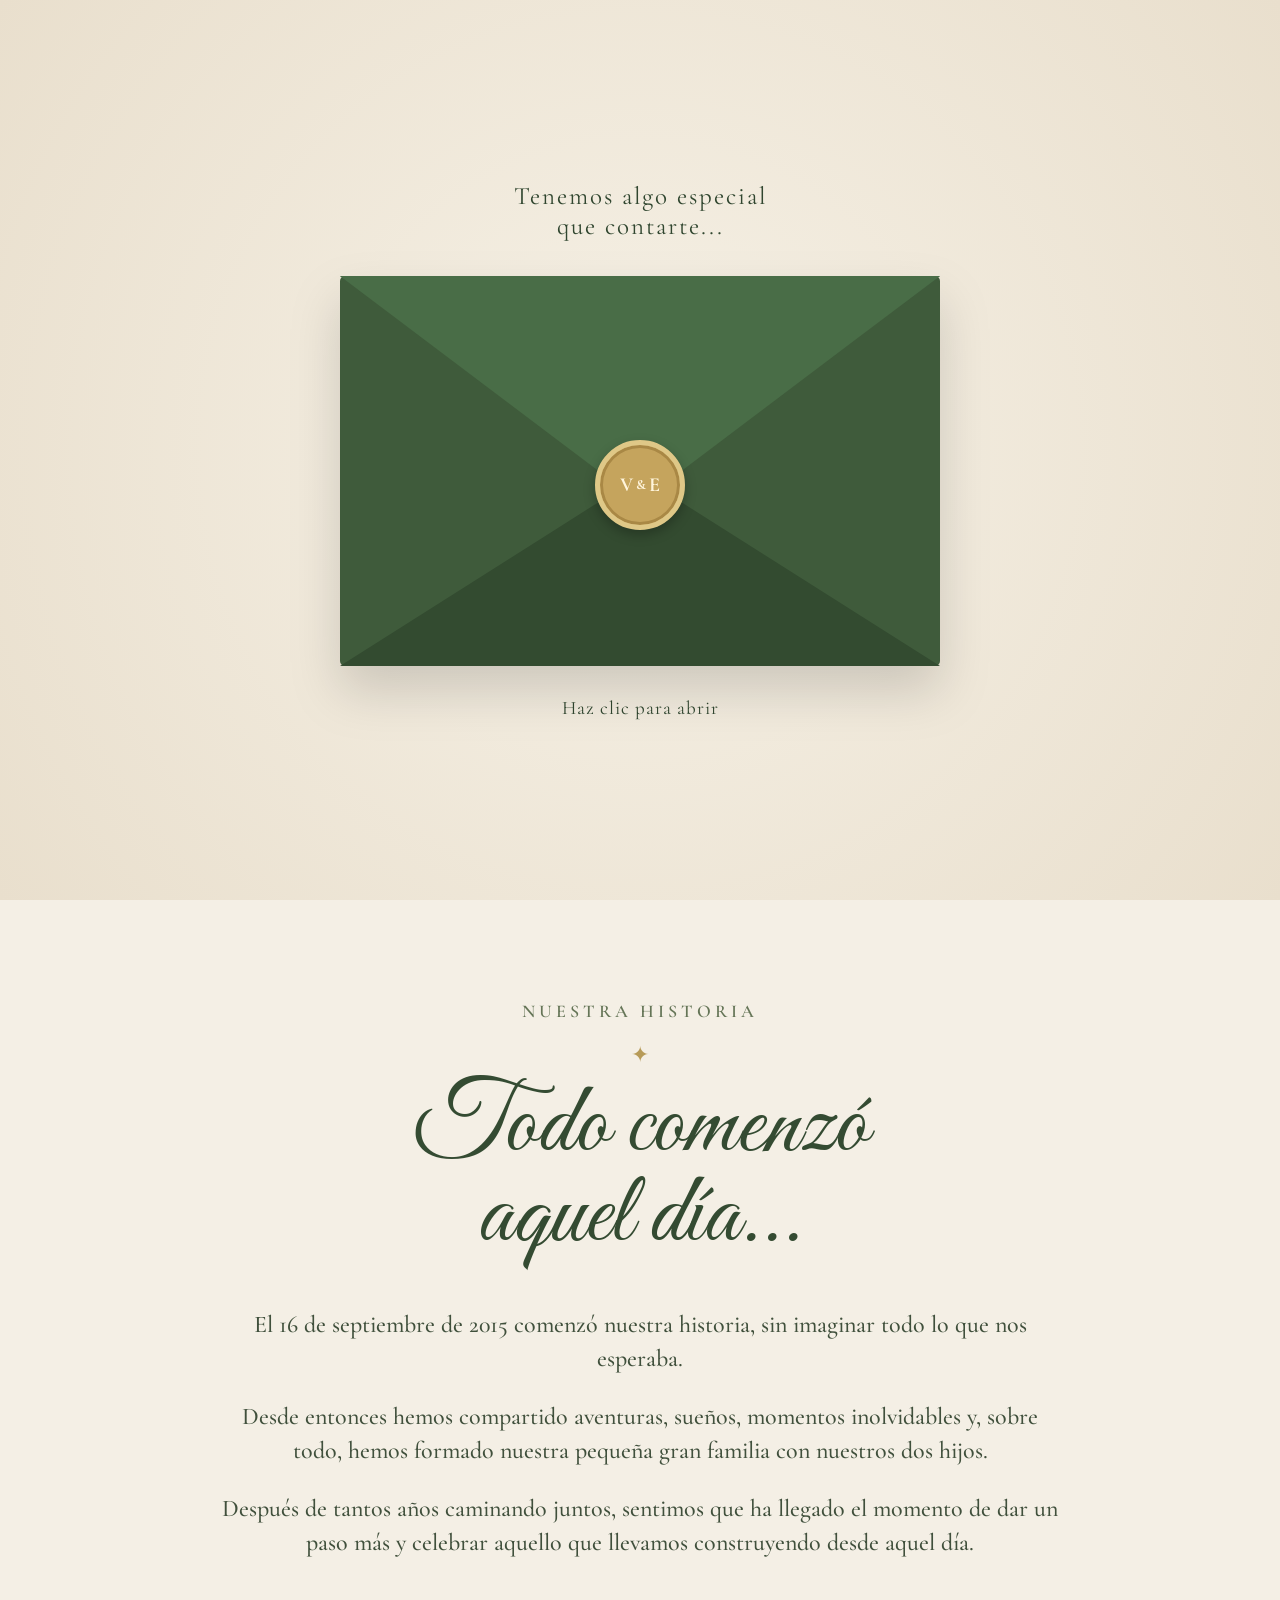
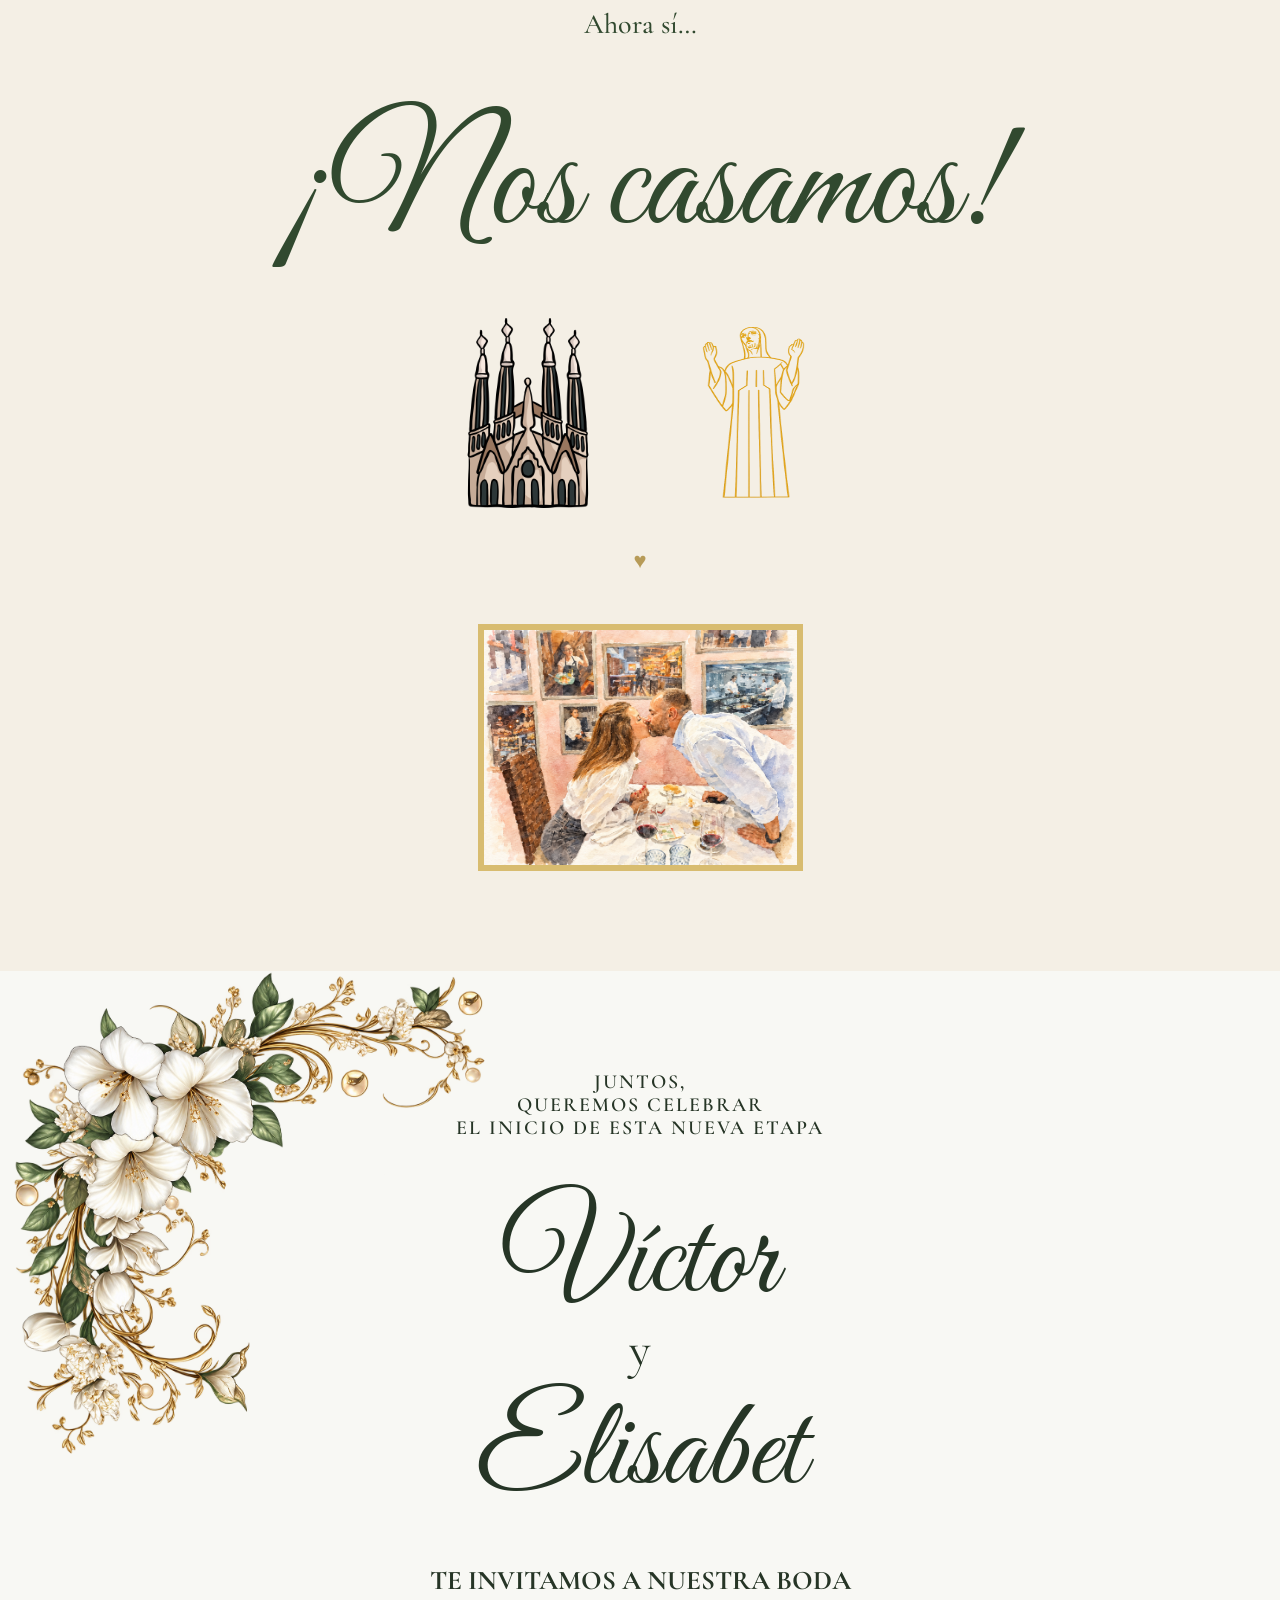
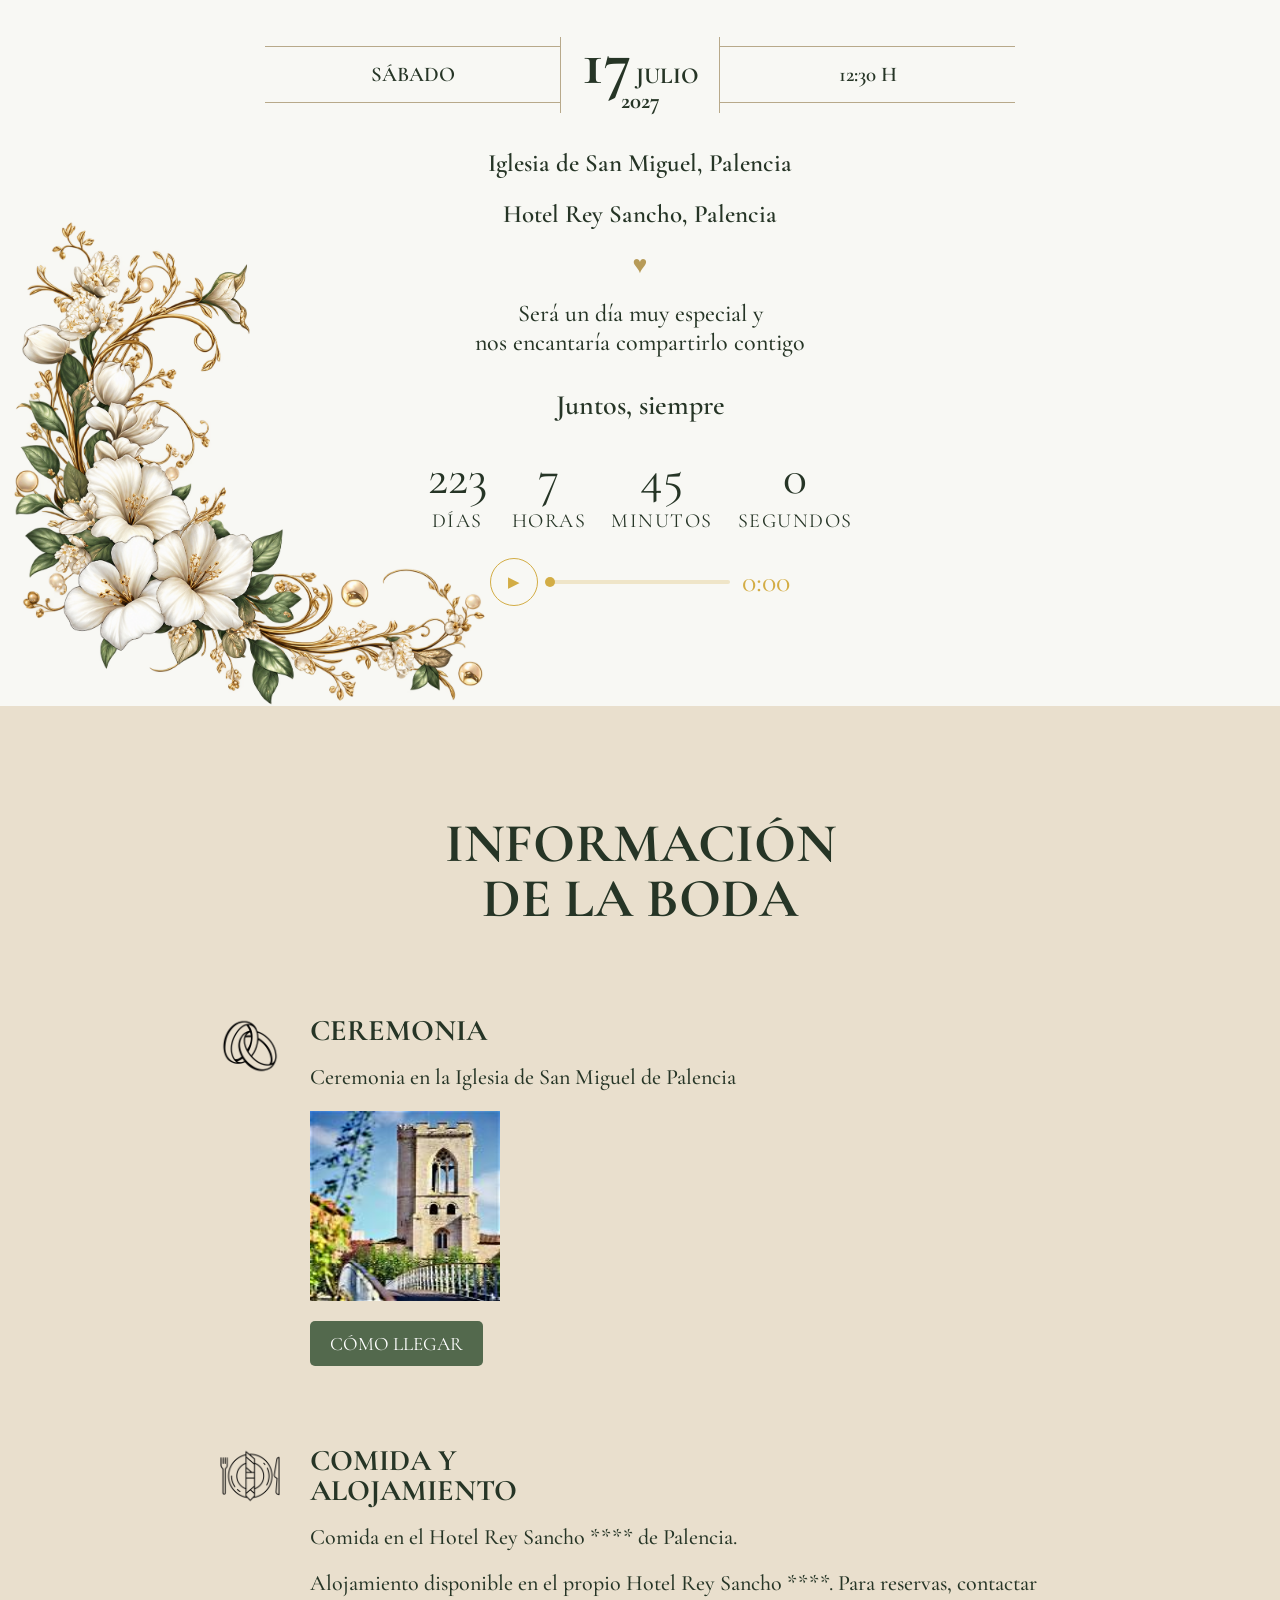
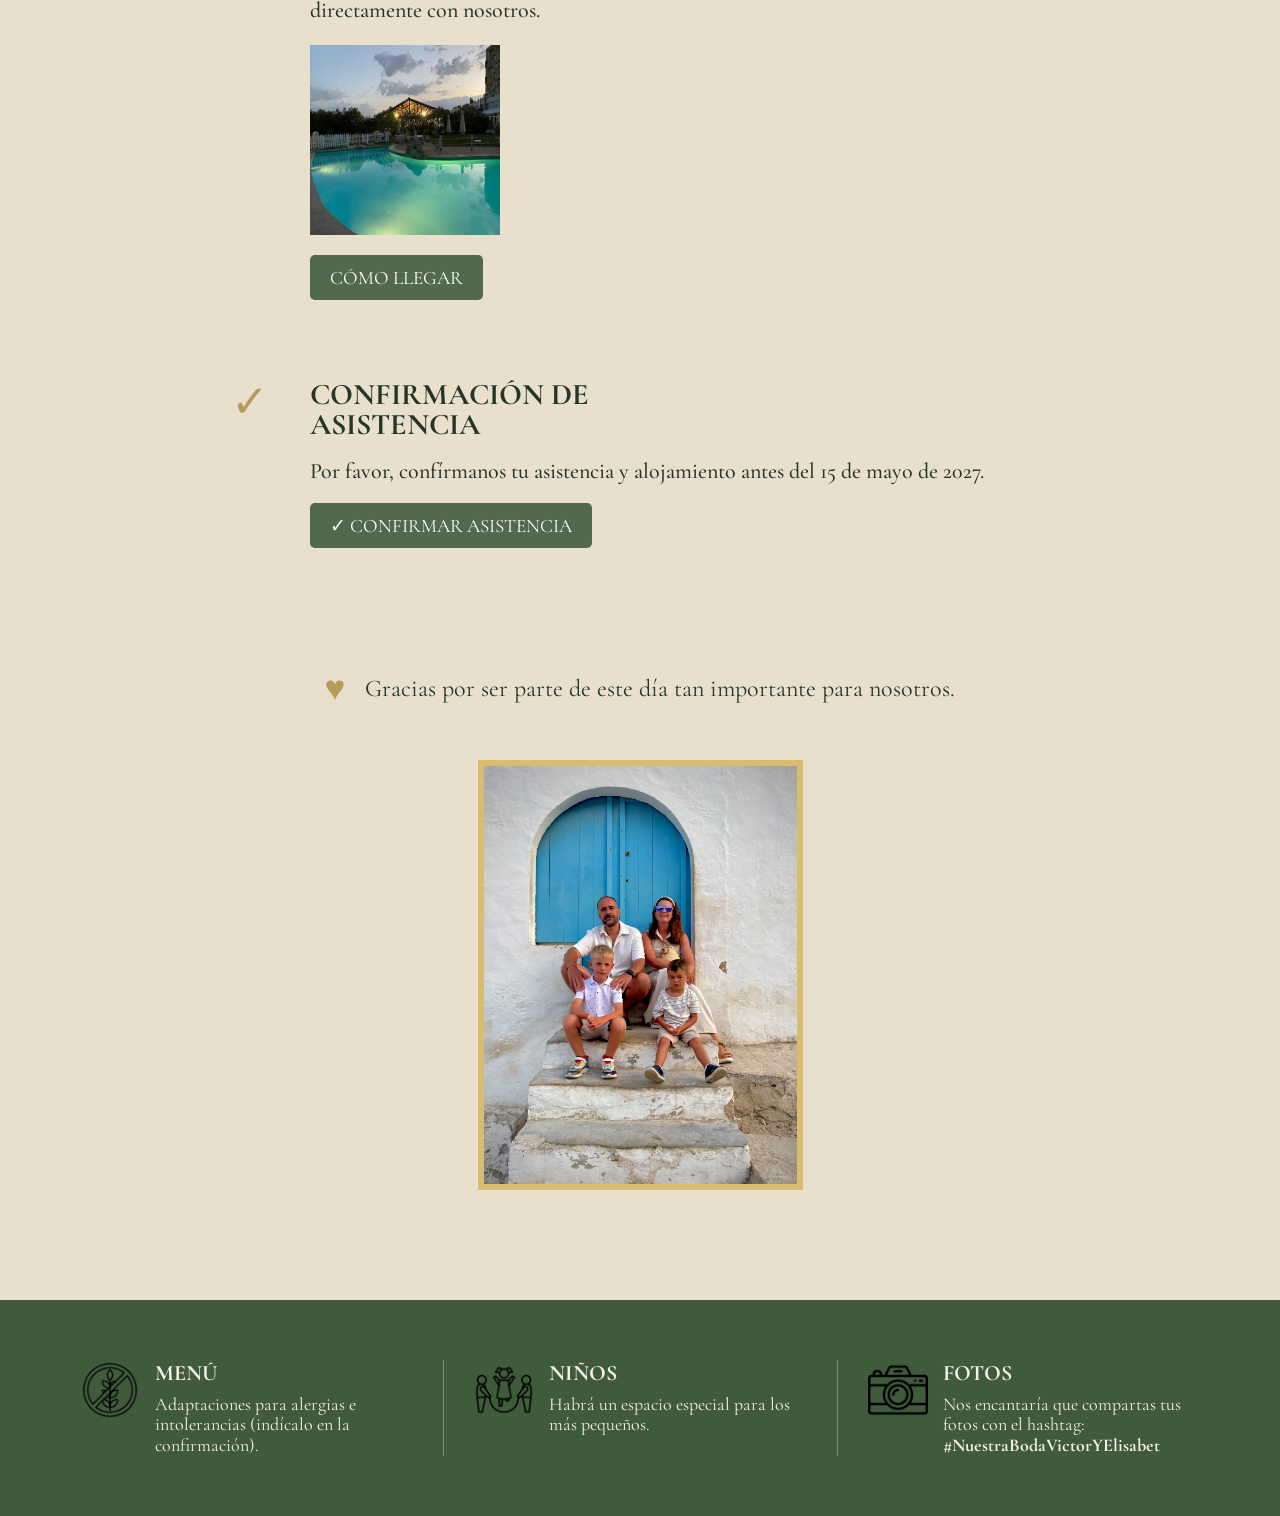
==== commit ac726a12: "Update print statement from 'Hello' to 'Goodbye'" ====
--- a/index.html
+++ b/index.html
@@ -500,36 +500,57 @@
 
 const sobre = document.querySelector(".sobre");
 
-sobre.addEventListener("click", function () {
-
-    // Abrir sobre
+let sobreAbierto = false;
+
+function abrirSobre(e) {
+
+    if (sobreAbierto) return;
+
+    sobreAbierto = true;
+
+    // Abrir el sobre
     document.querySelector(".sobre-seccion")
         .classList.add("sobre-abierto");
 
 
-    // 🎵 REPRODUCIR MÚSICA AL PULSAR EL SOBRE
-    const reproductorMusica = document.getElementById("musica");
-    const botonMusica = document.getElementById("playPause");
+    // =====================================================
+    // 🎵 REPRODUCIR MÚSICA INMEDIATAMENTE
+    // =====================================================
+
+    const reproductorMusica =
+        document.getElementById("musica");
+
+    const botonMusica =
+        document.getElementById("playPause");
 
     reproductorMusica.volume = 0.7;
 
-    reproductorMusica.play().then(() => {
-
-        botonMusica.textContent = "❚❚";
-        botonMusica.setAttribute(
-            "aria-label",
-            "Pausar música"
-        );
-
-    }).catch((error) => {
-
-        console.log("No se pudo reproducir la música:", error);
-
-    });
-
-
-    // Ir a nuestra historia
-    setTimeout(function () {
+    reproductorMusica.play()
+        .then(() => {
+
+            botonMusica.textContent = "❚❚";
+
+            botonMusica.setAttribute(
+                "aria-label",
+                "Pausar música"
+            );
+
+        })
+        .catch((error) => {
+
+            console.log(
+                "Autoplay bloqueado:",
+                error
+            );
+
+        });
+
+
+    // =====================================================
+    // BAJAR A NUESTRA HISTORIA
+    // =====================================================
+
+    setTimeout(() => {
 
         document.querySelector(".historia")
             .scrollIntoView({
@@ -538,7 +559,13 @@
 
     }, 700);
 
-});
+}
+
+
+// IMPORTANTE: pointerdown funciona tanto en PC
+// como en móvil y detecta el toque inmediatamente.
+
+sobre.addEventListener("pointerdown", abrirSobre);
 
 </script>
 <script>
@@ -706,4 +733,4 @@
 </script>
 
 </body>
-</html>+</html>
--- a/diseño/invitaciones.css
+++ b/diseño/invitaciones.css
@@ -331,6 +331,10 @@
        No aplicamos transformaciones 3D al sello.
     */
     transform: translateX(-50%);
+    touch-action: manipulation;
+}
+.sello span {
+    pointer-events: none;
 }
 
 .sello span:nth-child(2) {
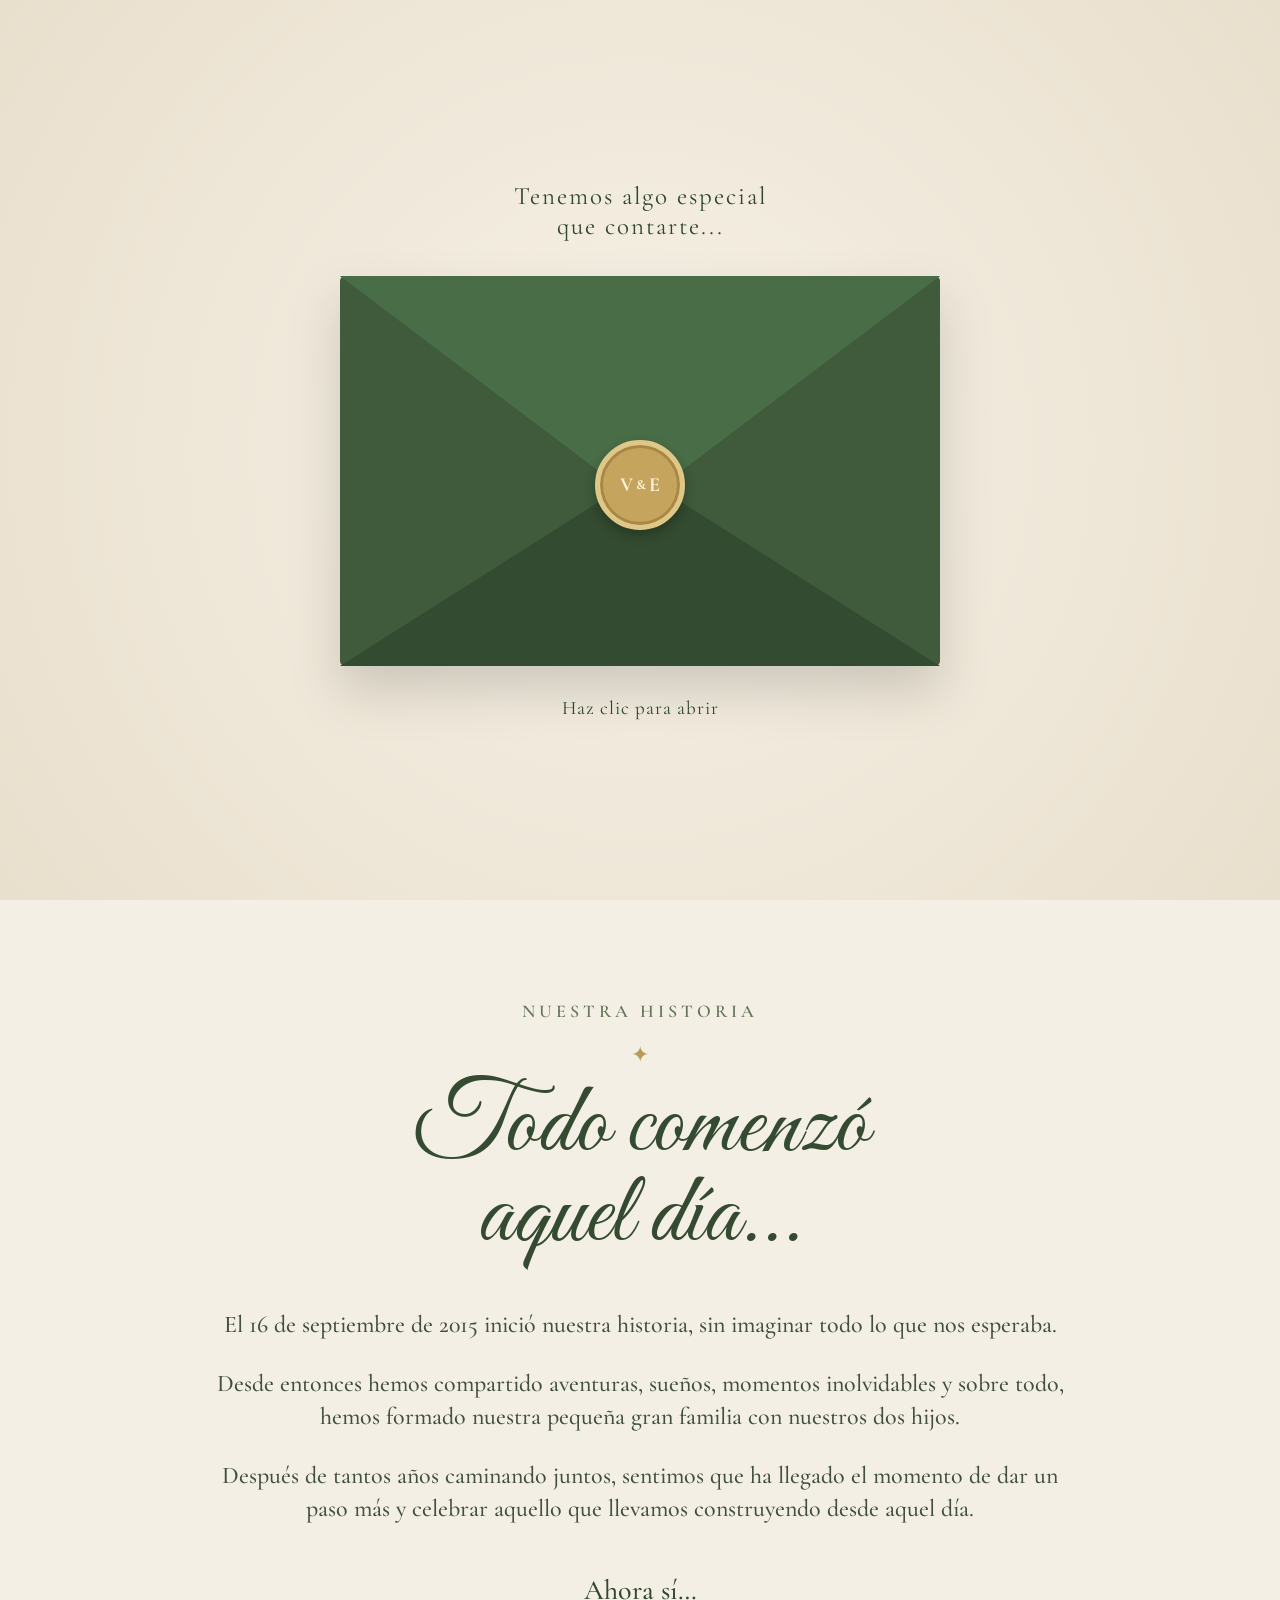
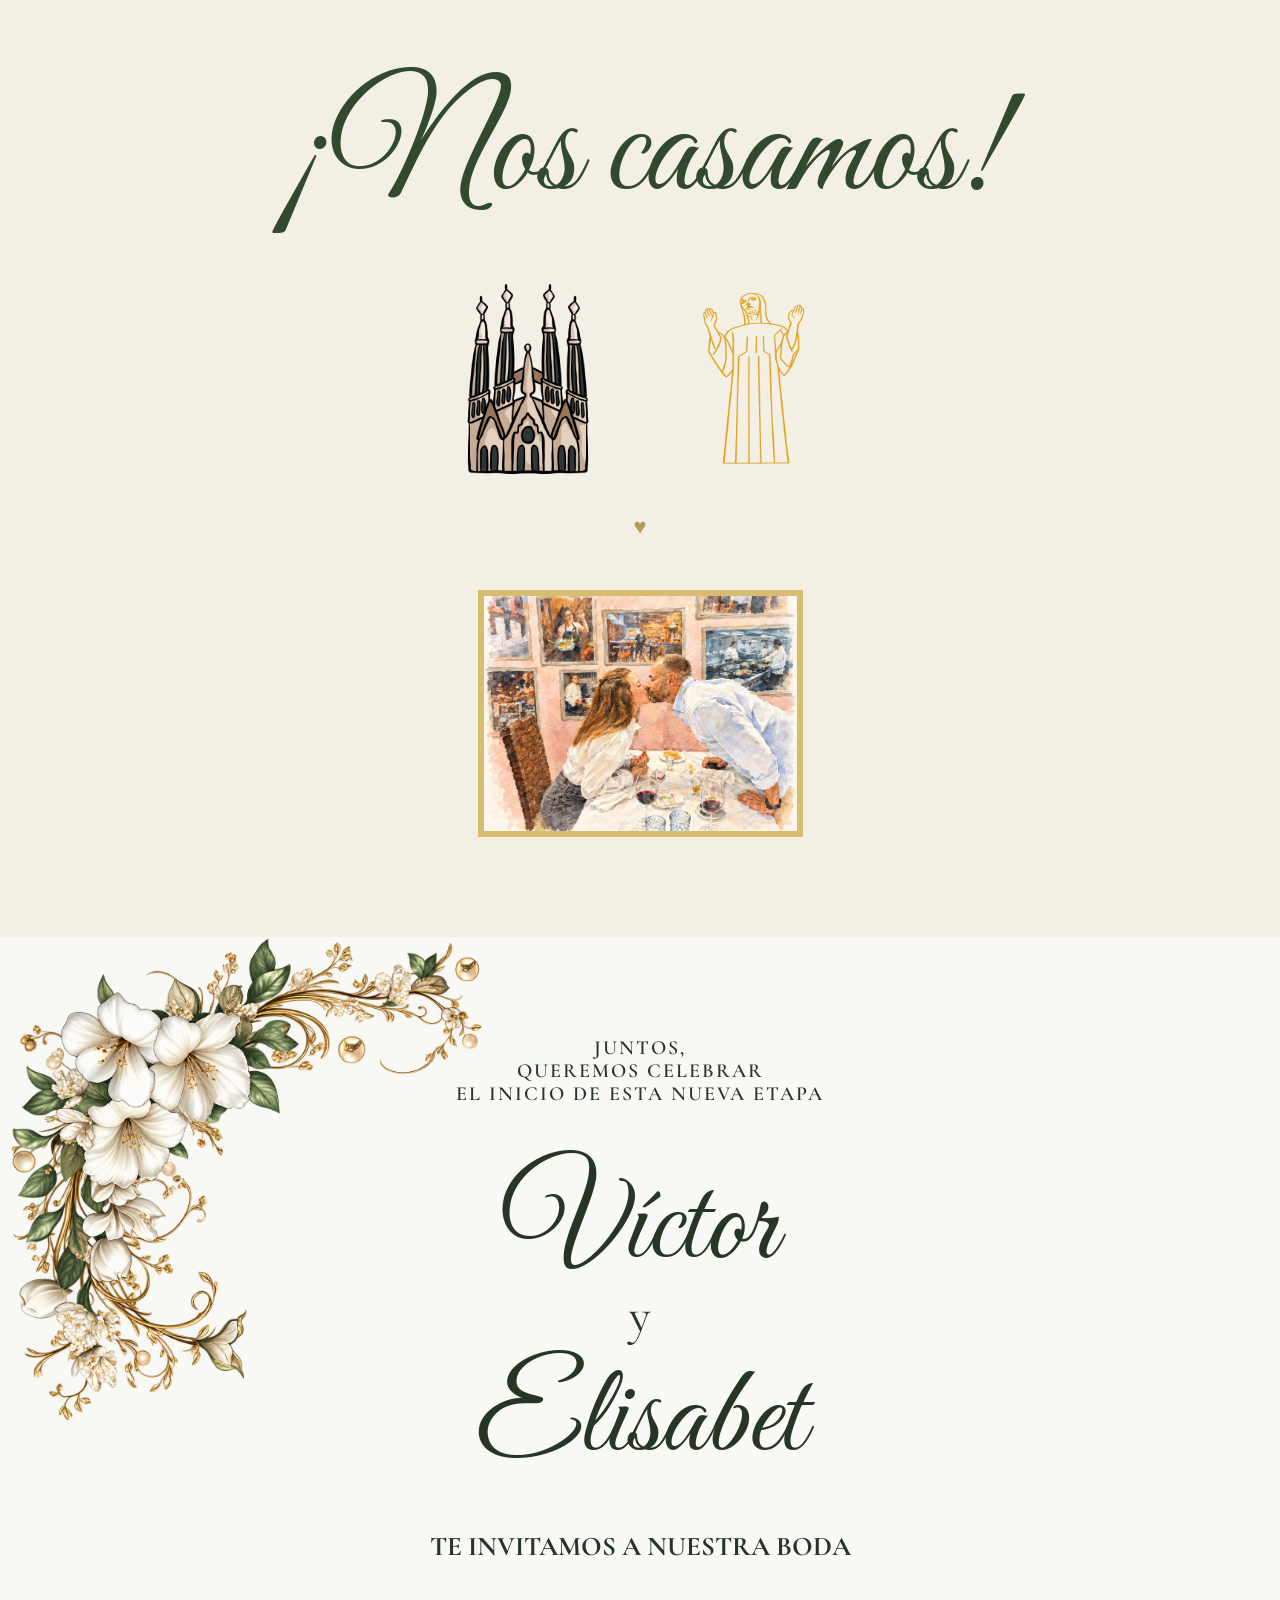
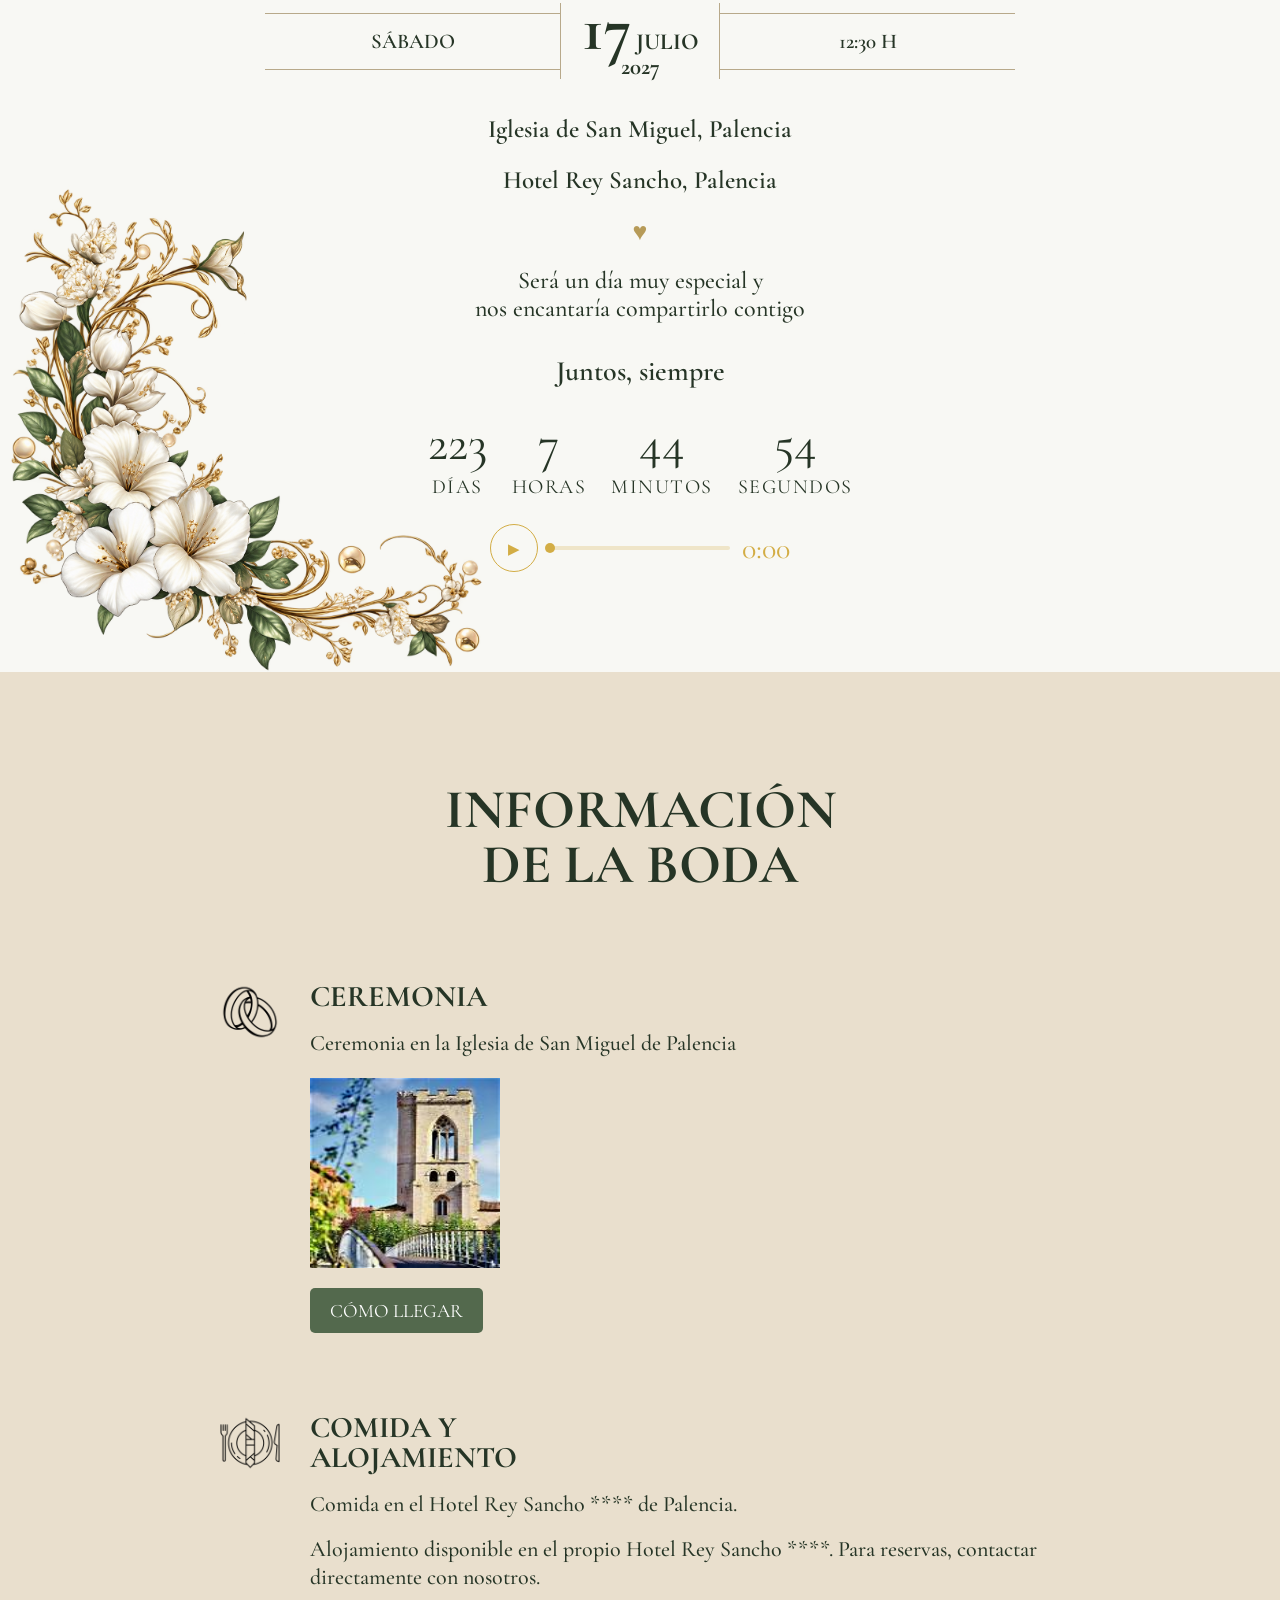
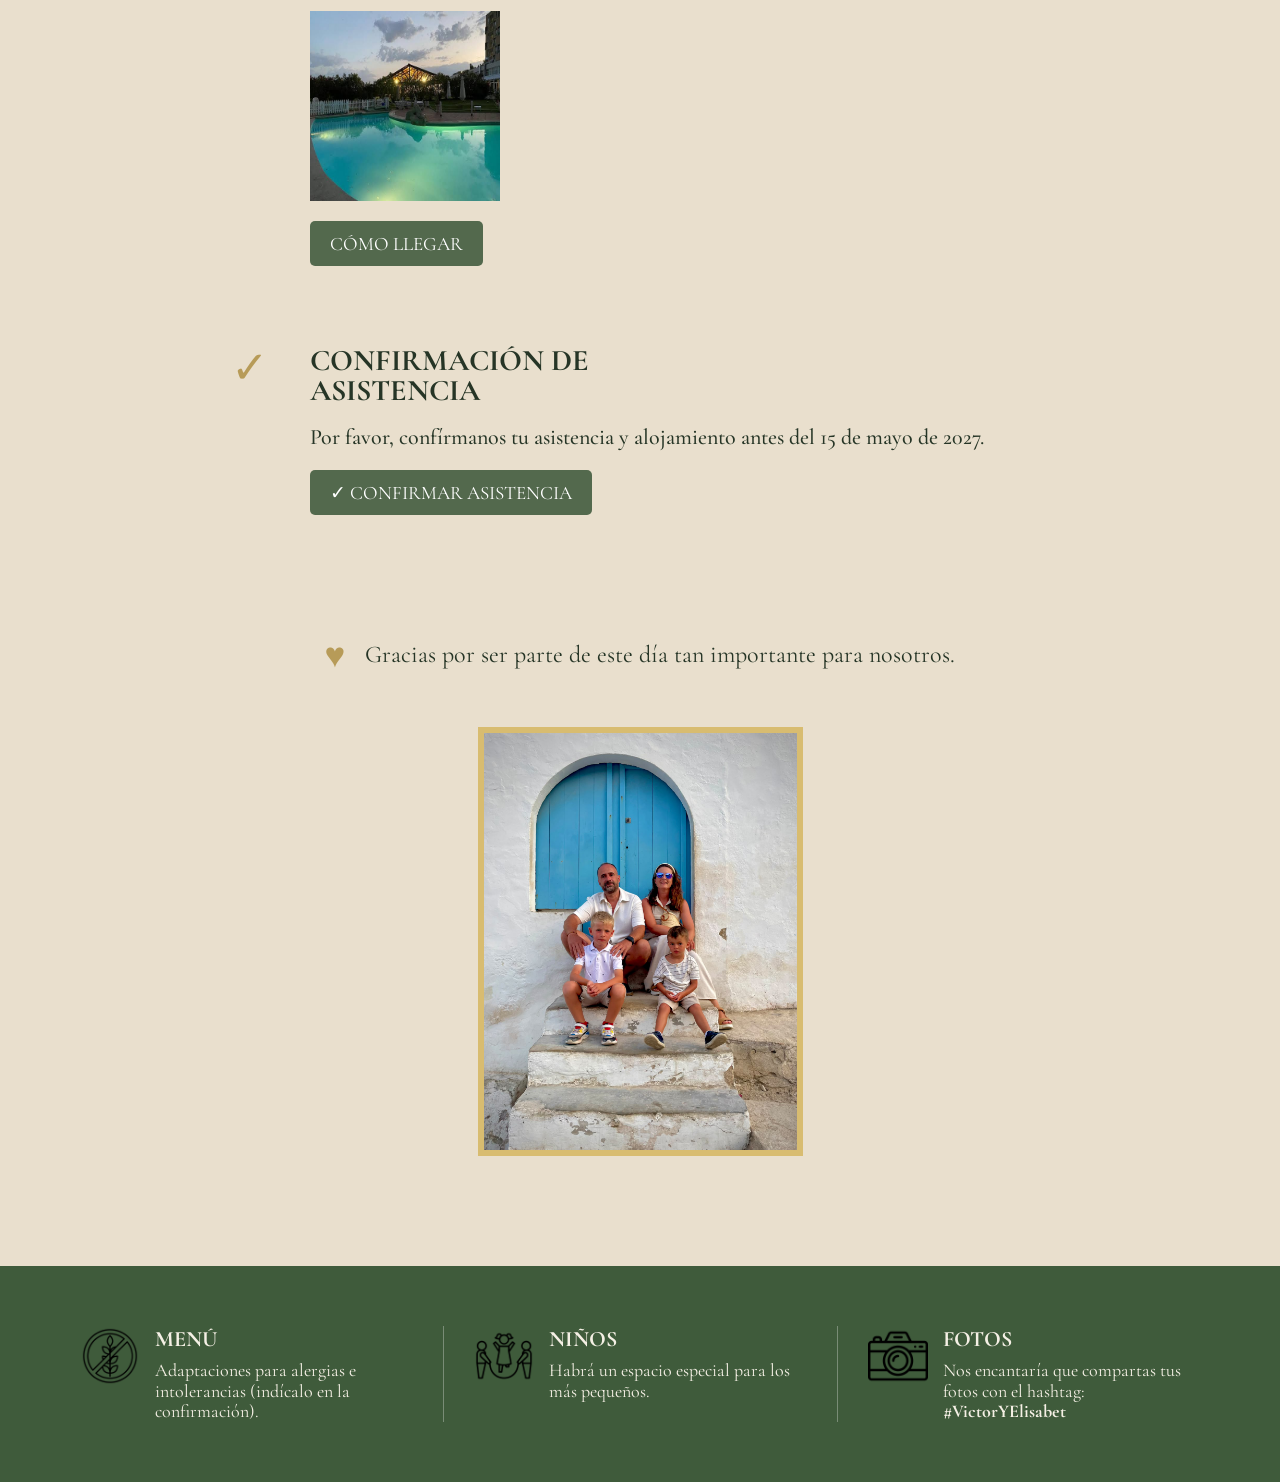
==== commit e26487e5: "Update print statement from 'Hello' to 'Goodbye'" ====
--- a/index.html
+++ b/index.html
@@ -93,13 +93,13 @@
         <div class="historia-texto">
 
             <p>
-                El 16 de septiembre de 2015 comenzó nuestra historia,
+                El 16 de septiembre de 2015 inició nuestra historia,
                 sin imaginar todo lo que nos esperaba.
             </p>
 
             <p>
                 Desde entonces hemos compartido aventuras, sueños,
-                momentos inolvidables y, sobre todo, hemos formado
+                momentos inolvidables y sobre todo, hemos formado
                 nuestra pequeña gran familia con nuestros dos hijos.
             </p>
 
@@ -480,7 +480,7 @@
                 <p>
                     Nos encantaría que compartas
                     tus fotos con el hashtag:
-                    <strong>#NuestraBodaVictorYElisabet</strong>
+                    <strong>#VictorYElisabet</strong>
                 </p>
 
             </div>
--- a/diseño/invitaciones.css
+++ b/diseño/invitaciones.css
@@ -809,7 +809,7 @@
 
 .flores-superior {
     top: 0;
-    left: 3px;
+    left: 0px;
 
     width: 500px;
 }
@@ -819,7 +819,7 @@
 
 .flores-inferior {
     bottom: 0;
-    left: 3px;
+    left: 0px;
 
     width: 500px;
 }
@@ -1397,10 +1397,10 @@
        PORTADA
     ===================================================== */
     .flores-superior {
-        width: 150px;
+        width: 130px;
     }
     .flores-inferior {
-        width: 150px;
+        width: 130px;
     }
     .portada {
         padding: 80px 15px;
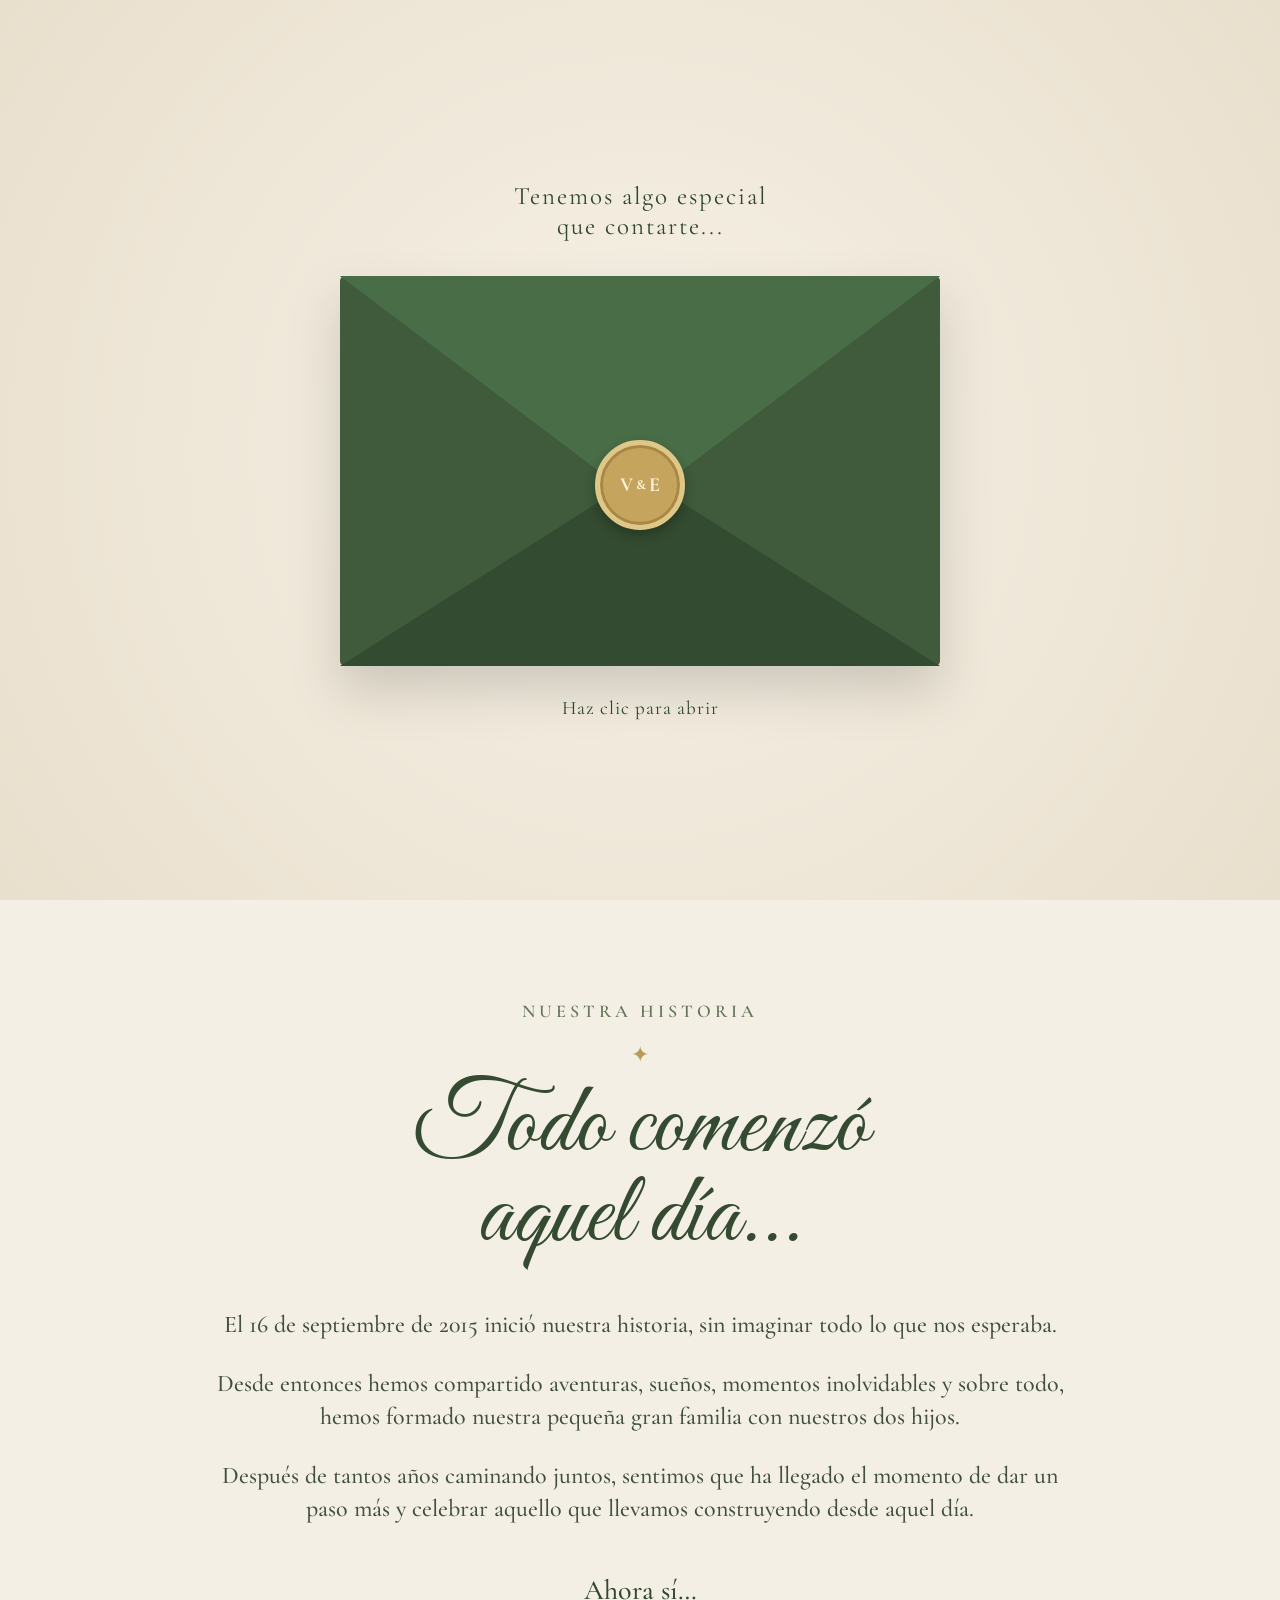
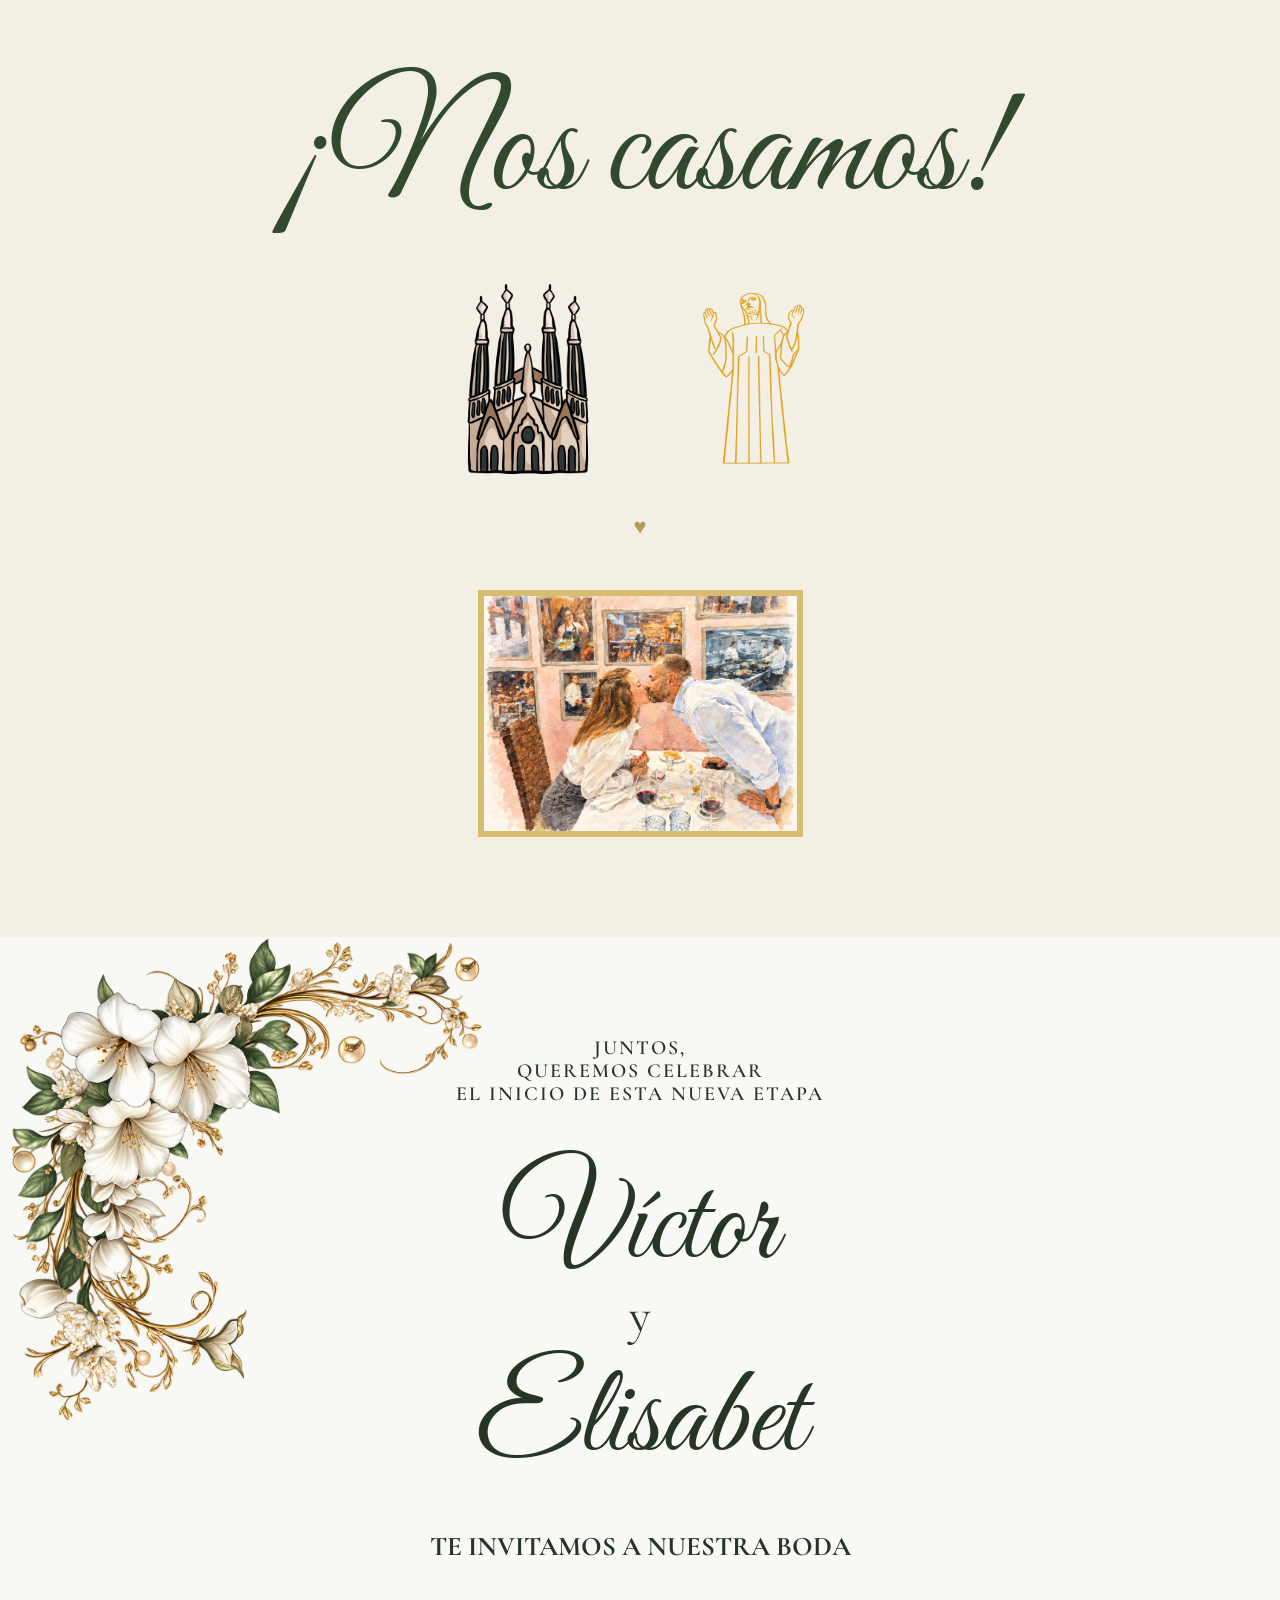
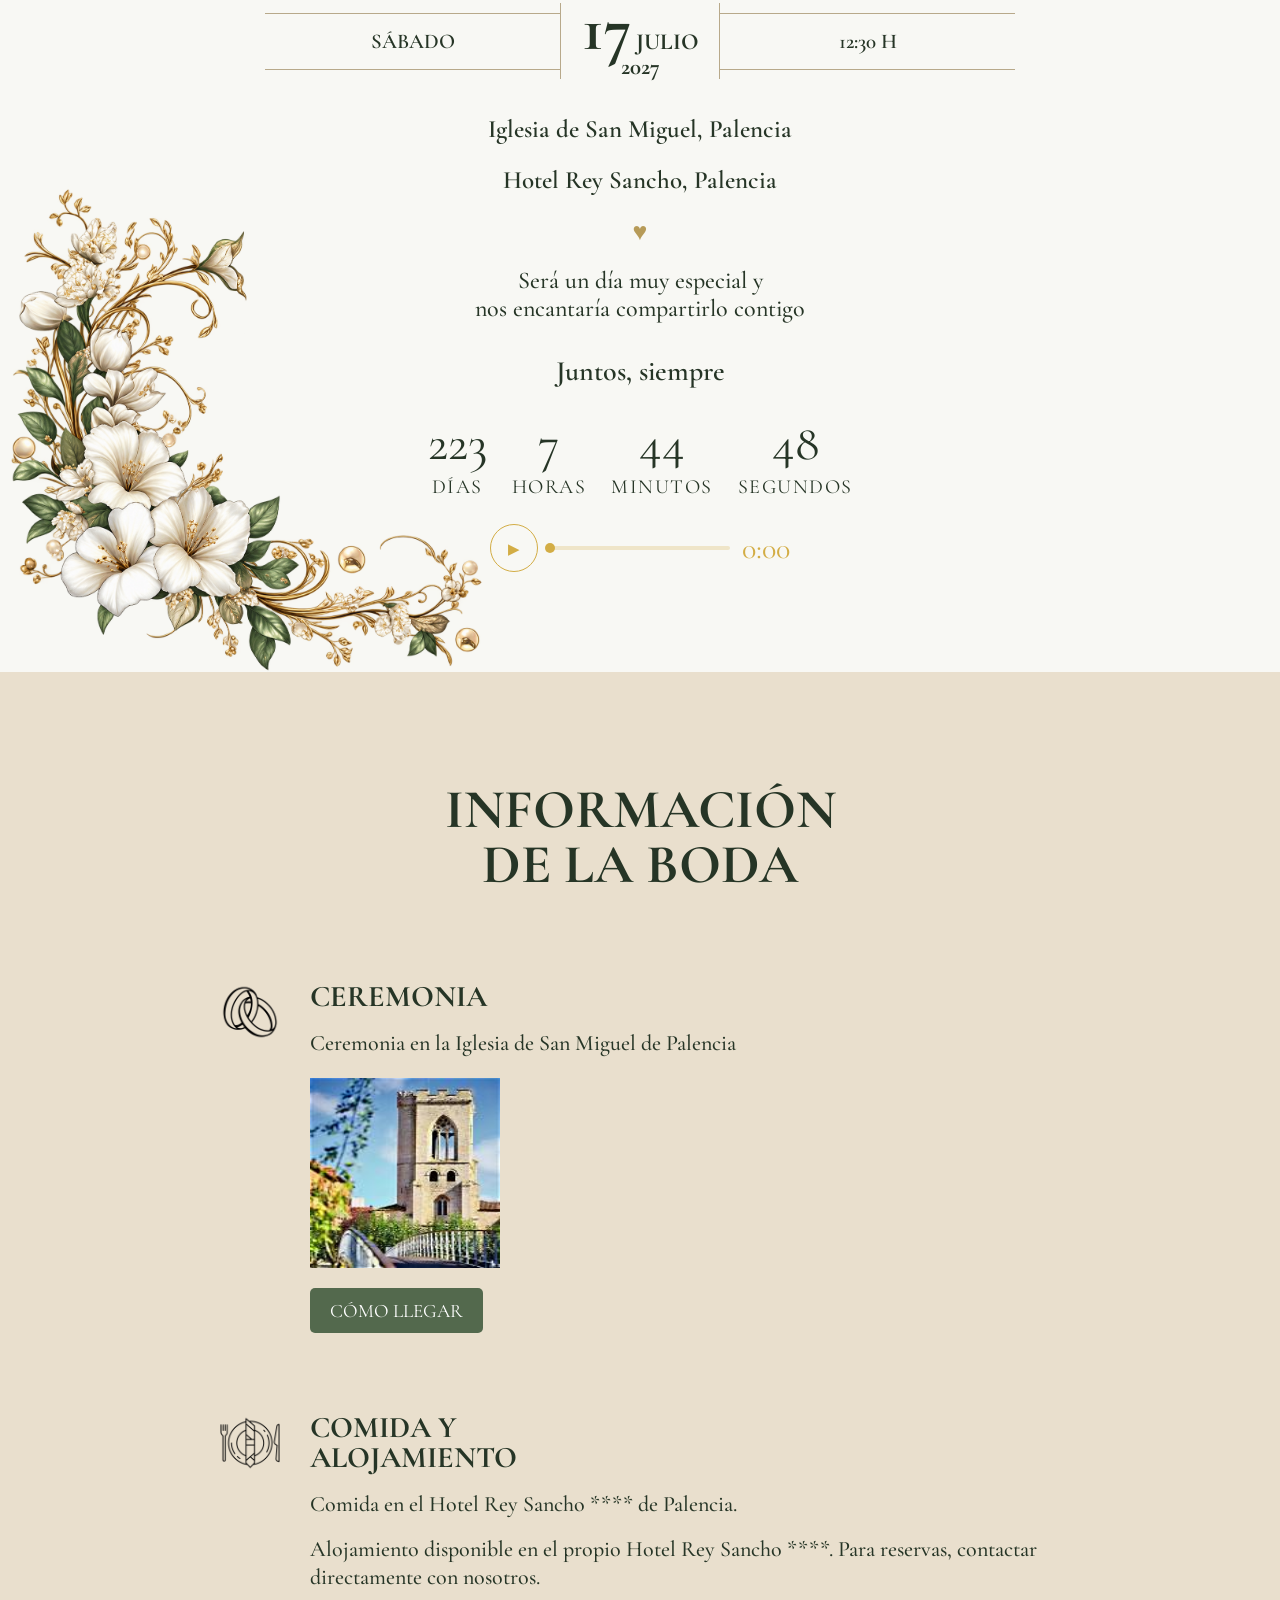
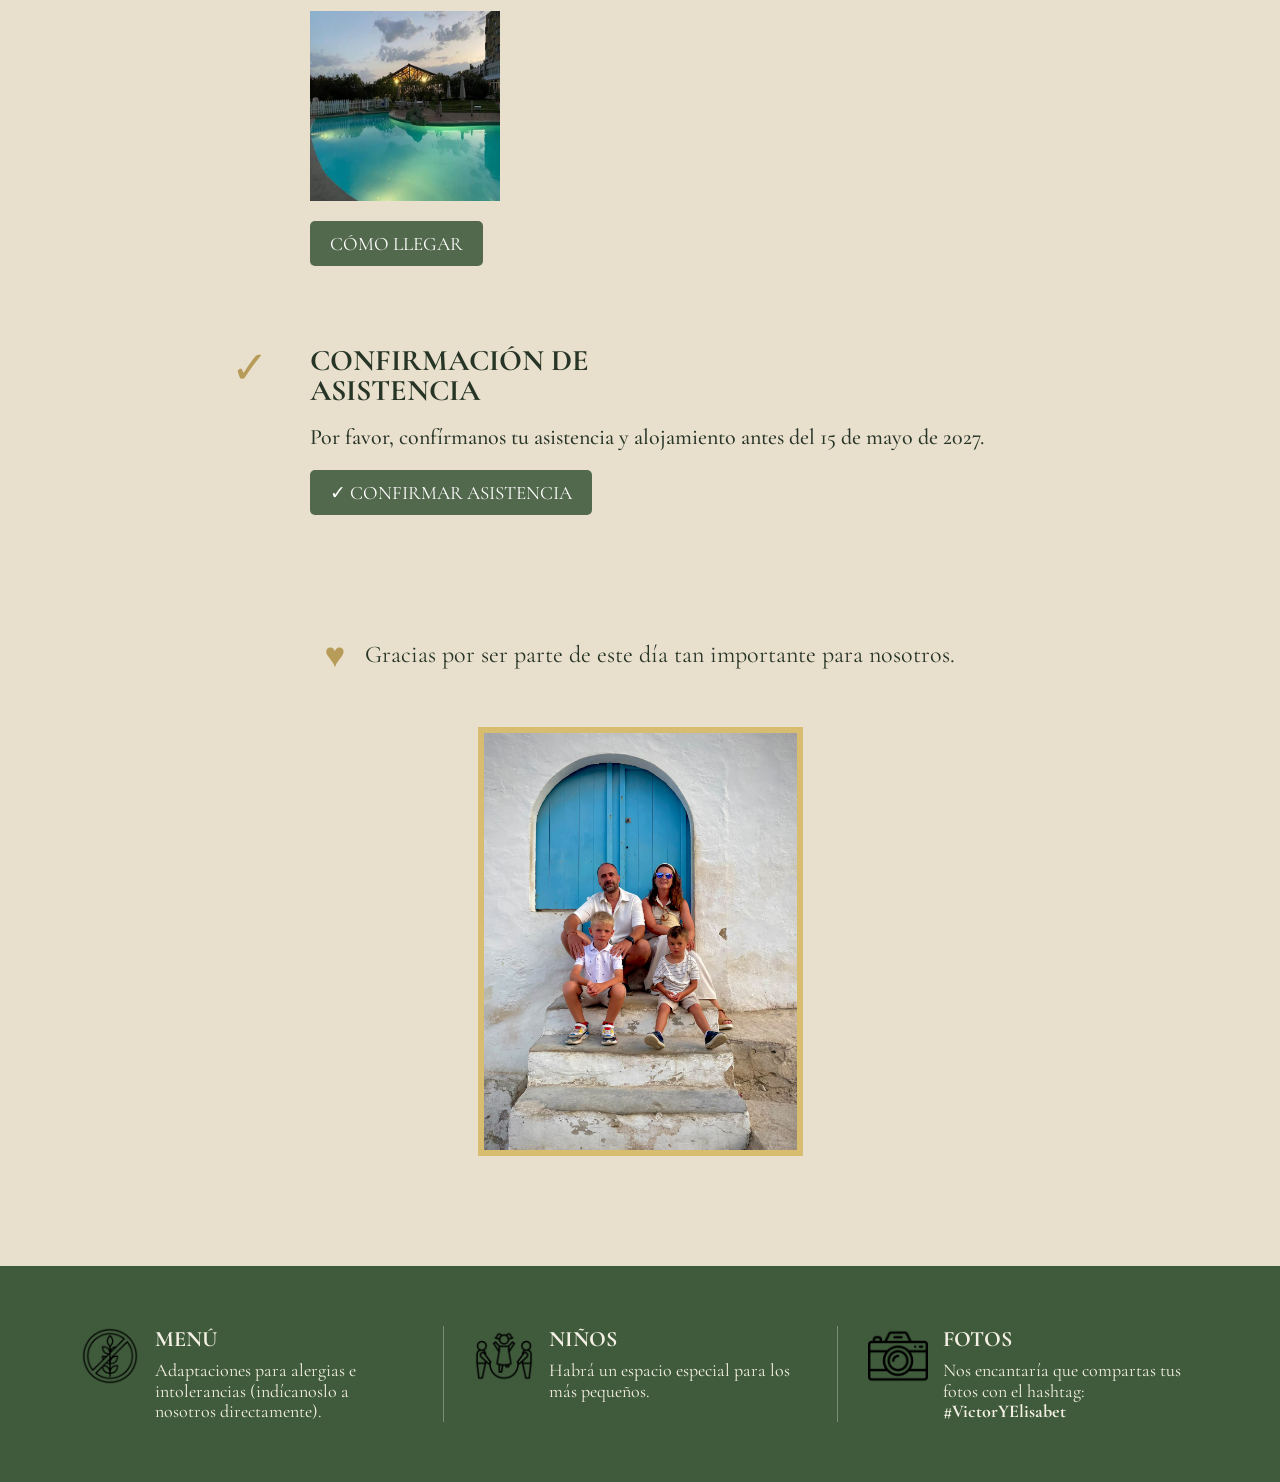
==== commit ddd489c4: "Update index.html" ====
--- a/index.html
+++ b/index.html
@@ -362,7 +362,7 @@
                 </div>
 
                 <br>
-                <a href="https://www.google.es/maps/place/Hotel+Rey+Sancho/@42.0042295,-4.5353972,16z" class="boton">
+                <a href="https://www.google.es/maps/dir/Hotel+Rey+Sancho,+C.+Ponce+de+Le%C3%B3n,+s%2Fn,+34005+Palencia/Hotel+Rey+Sancho,+C.+Ponce+de+Le%C3%B3n,+s%2Fn,+34005+Palencia/@42.0042295,-4.5353972,17z/data=!3m1!5s0xd47b039f25428f5:0xbbc83b4a0c8f3e76!4m14!4m13!1m5!1m1!1s0xd47b03ba46b6b1f:0xdcec751aeb9df64a!2m2!1d-4.5328223!2d42.0042255!1m5!1m1!1s0xd47b03ba46b6b1f:0xdcec751aeb9df64a!2m2!1d-4.5328223!2d42.0042255!3e3?entry=ttu&g_ep=EgoyMDI2MDkxNS4wIKXMDSoASAFQAw%3D%3D" class="boton">
                     CÓMO LLEGAR
                 </a>
 
@@ -439,7 +439,7 @@
                 <p>
                     Adaptaciones para alergias
                     e intolerancias
-                    (indícalo en la confirmación).
+                    (indícanoslo a nosotros directamente).
                 </p>
 
             </div>
--- a/diseño/invitaciones.css
+++ b/diseño/invitaciones.css
@@ -1255,16 +1255,16 @@
 
     .barraMusica {
         width: 140px;
-        height: 4px;
+        height: 8px;
     }
 
     .barraMusica::after {
         width: 10px;
-        height: 10px;
+        height: 8px;
     }
 
     #tiempoMusica {
-        font-size: 11px;
+        font-size: 18px;
     }
     /* =====================================================
        SOBRE
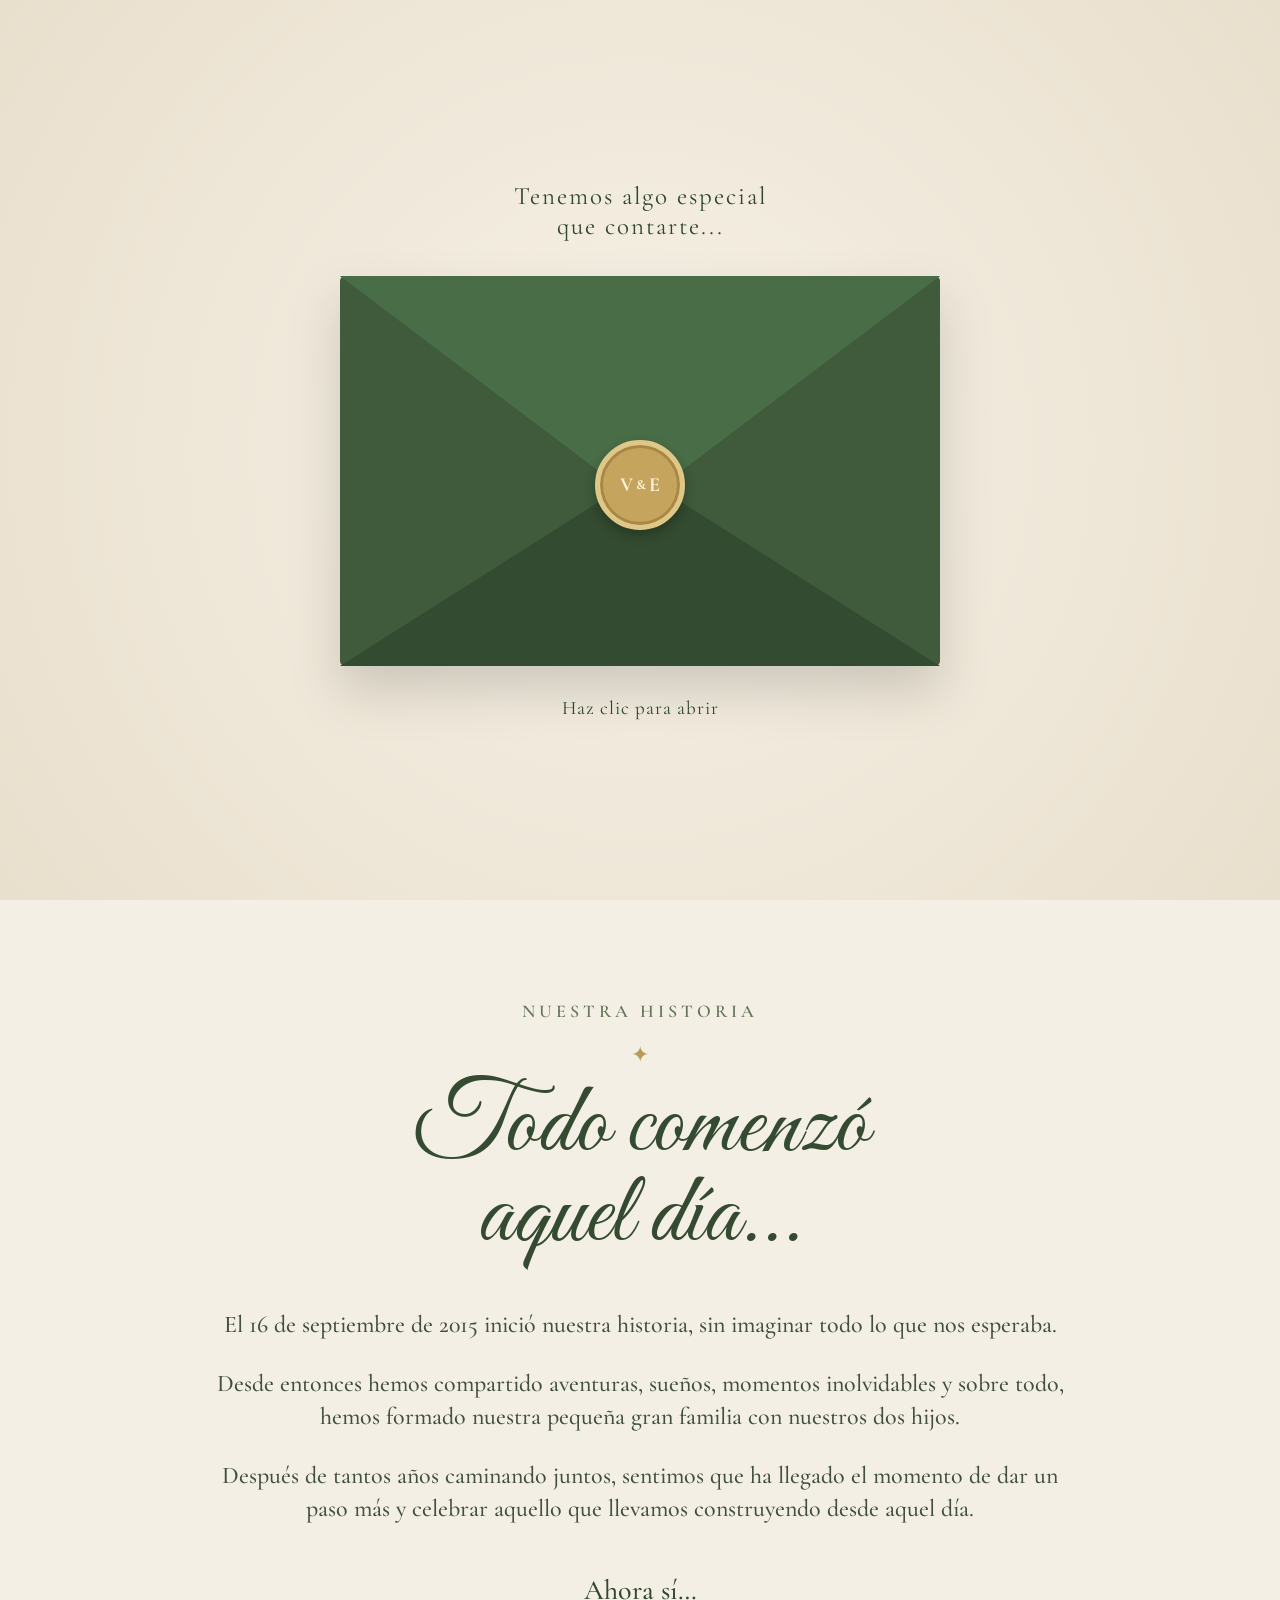
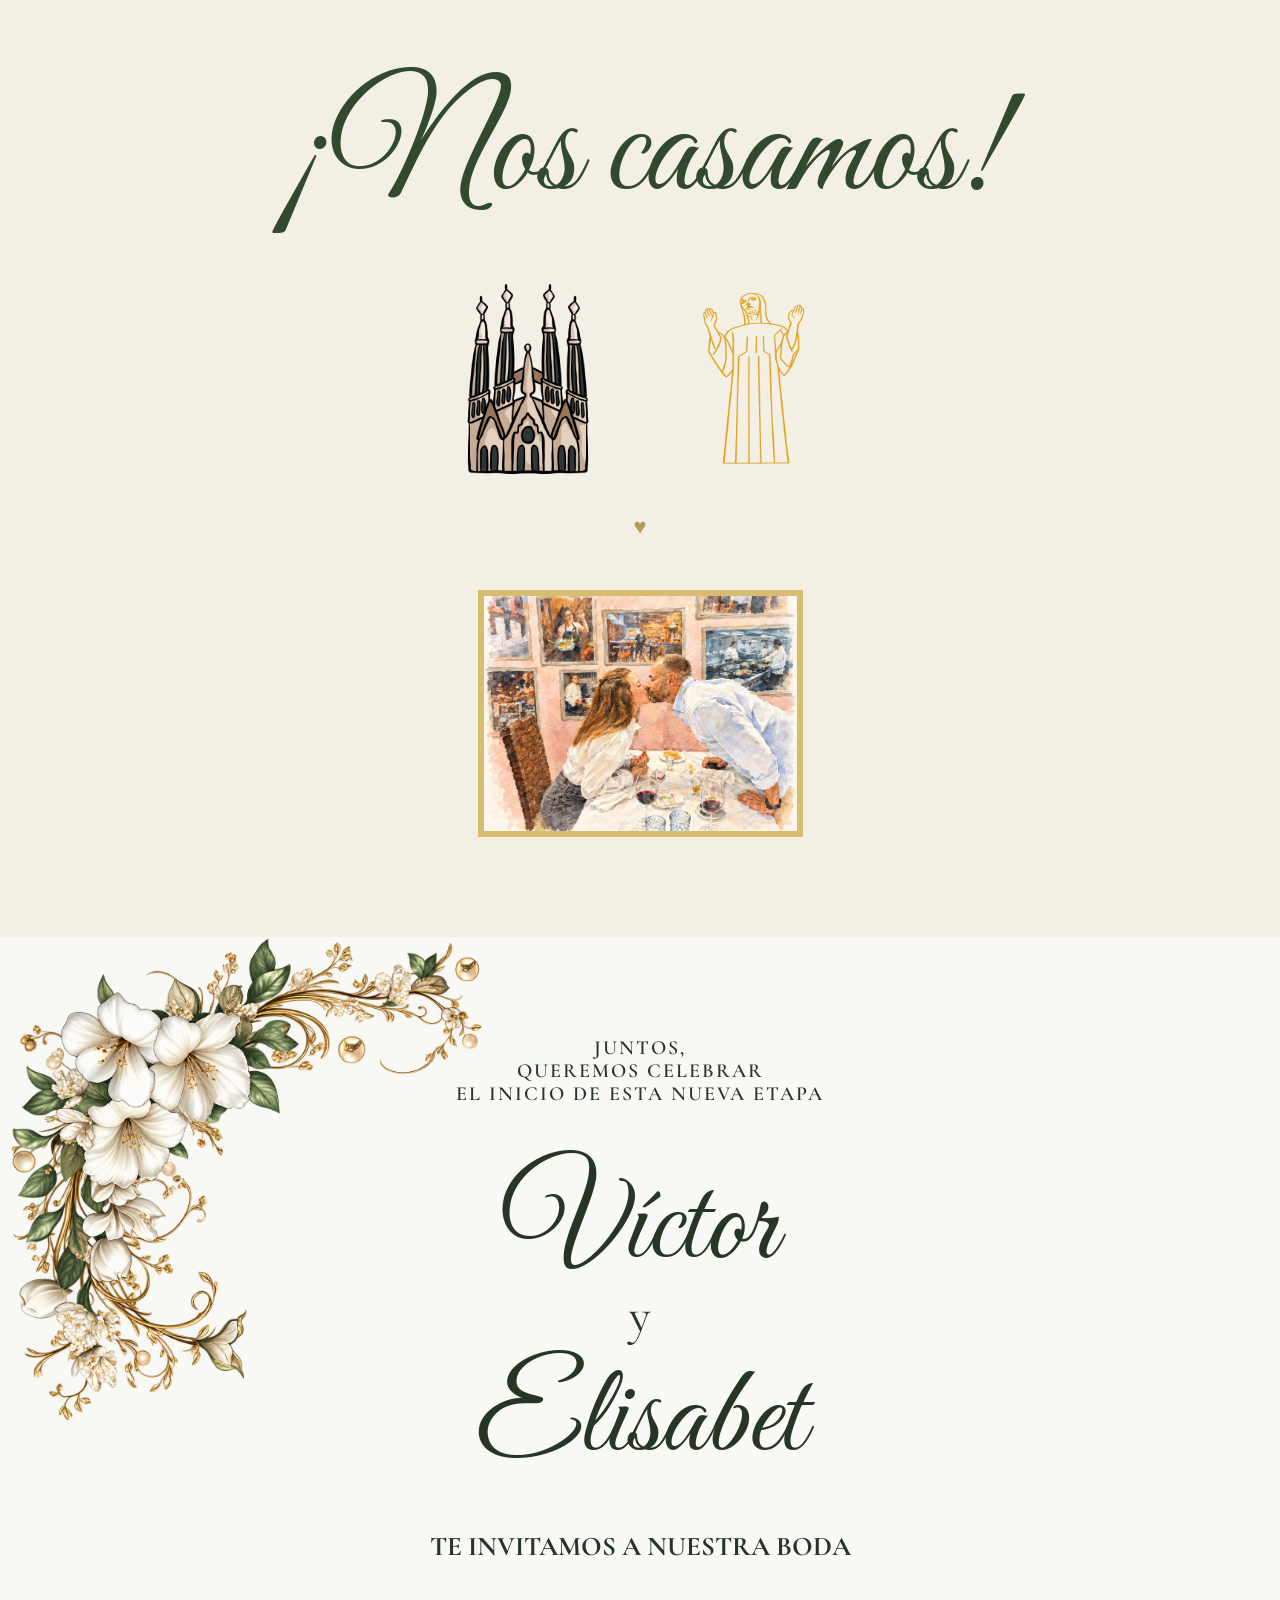
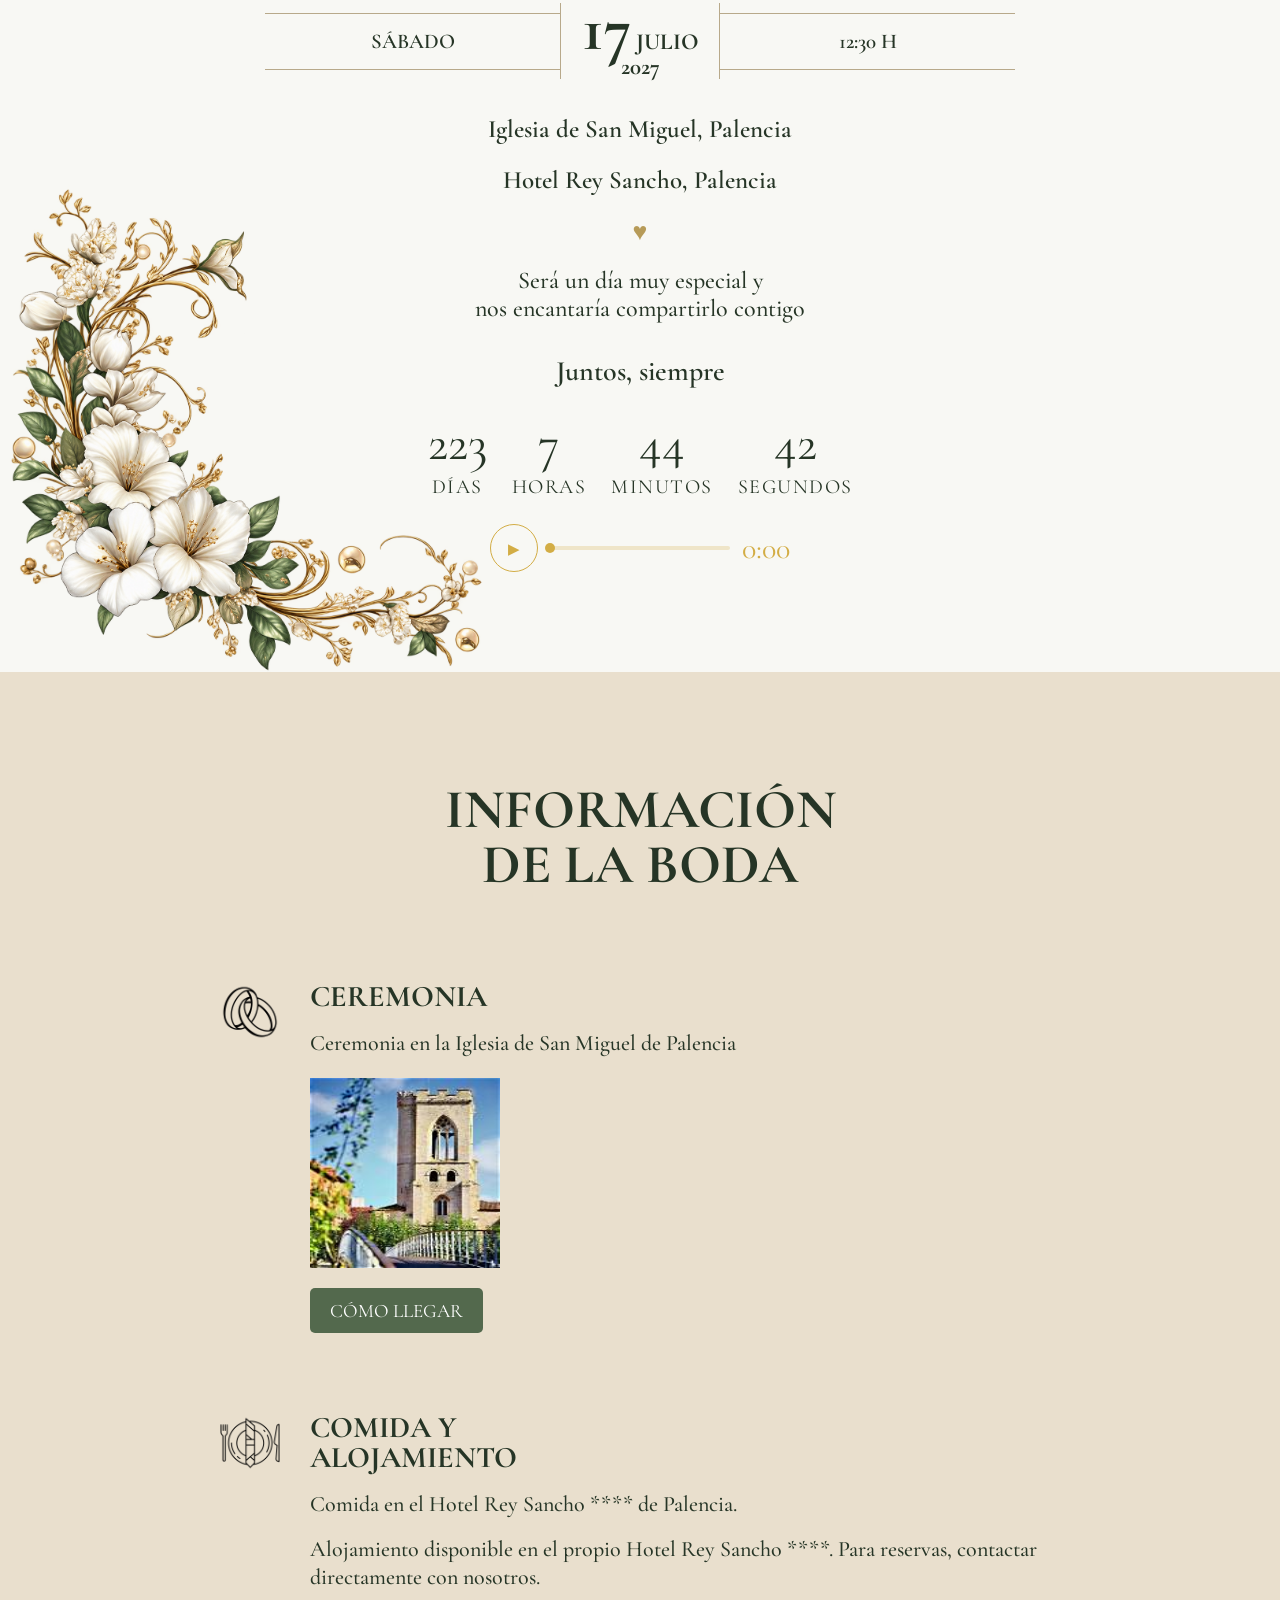
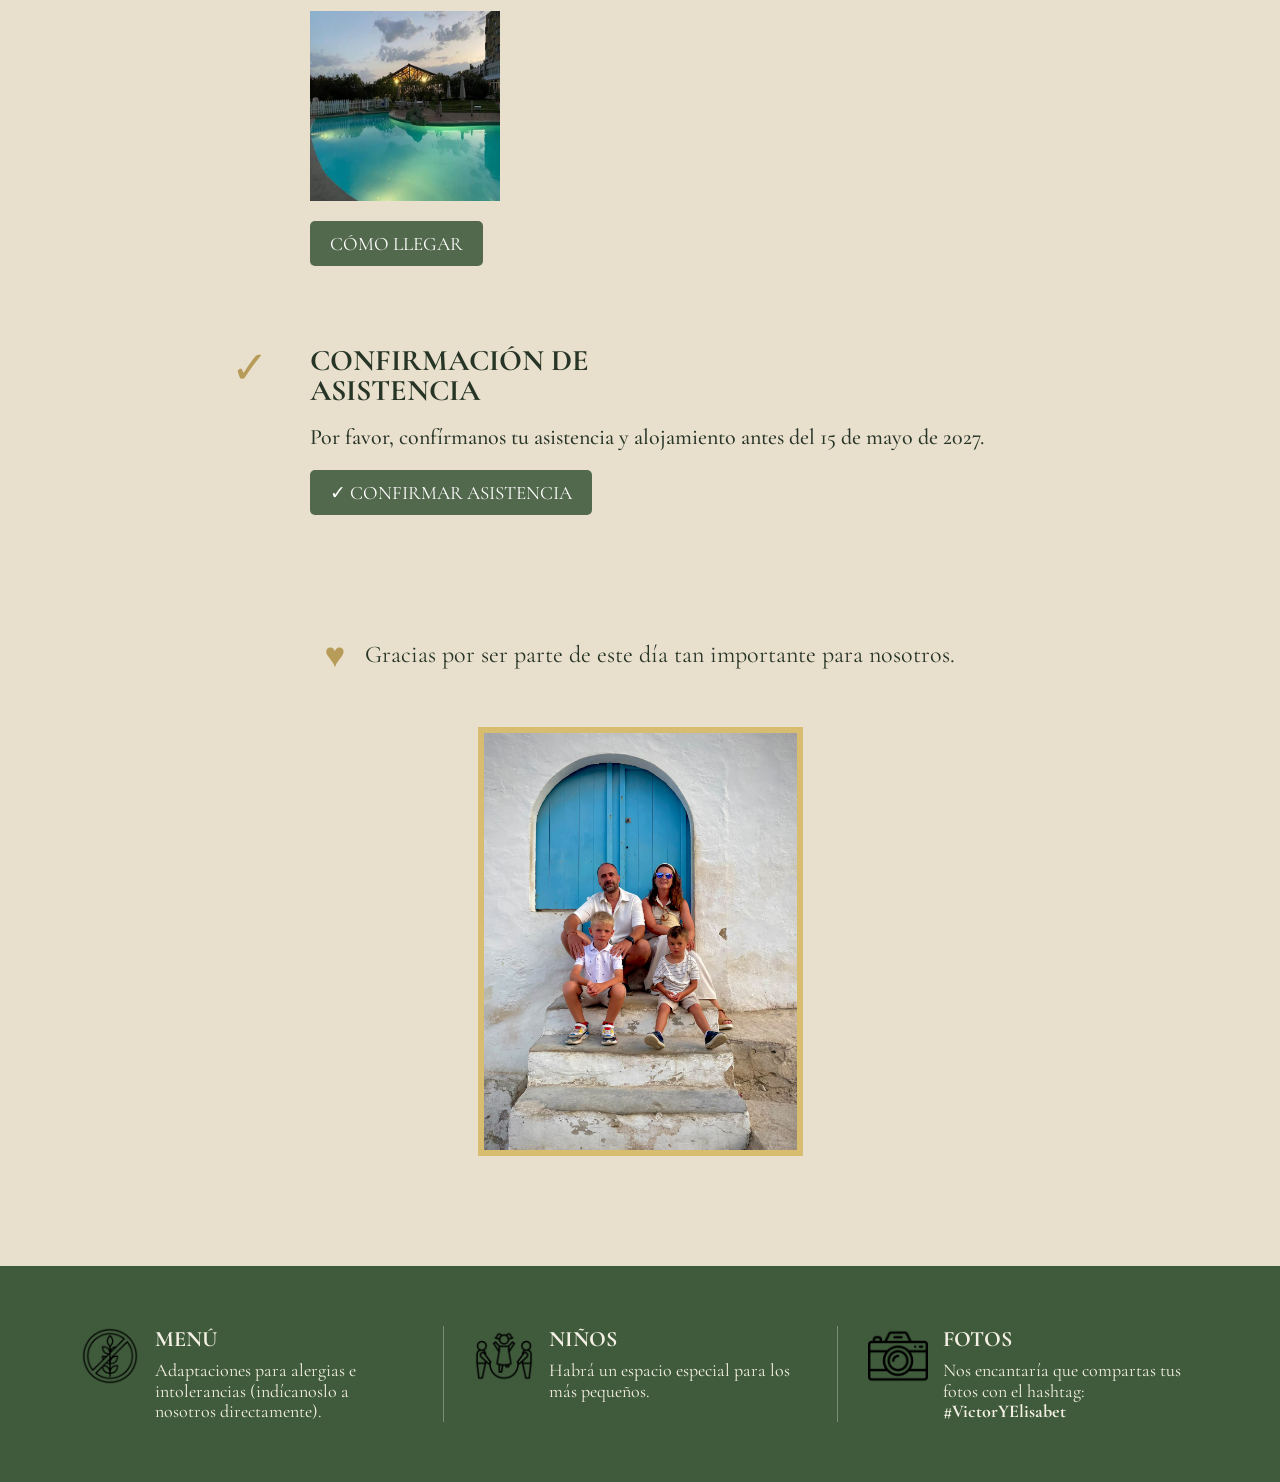
==== commit ebf4ad96: "Update index.html" ====
--- a/index.html
+++ b/index.html
@@ -362,7 +362,7 @@
                 </div>
 
                 <br>
-                <a href="https://www.google.es/maps/dir/Hotel+Rey+Sancho,+C.+Ponce+de+Le%C3%B3n,+s%2Fn,+34005+Palencia/Hotel+Rey+Sancho,+C.+Ponce+de+Le%C3%B3n,+s%2Fn,+34005+Palencia/@42.0042295,-4.5353972,17z/data=!3m1!5s0xd47b039f25428f5:0xbbc83b4a0c8f3e76!4m14!4m13!1m5!1m1!1s0xd47b03ba46b6b1f:0xdcec751aeb9df64a!2m2!1d-4.5328223!2d42.0042255!1m5!1m1!1s0xd47b03ba46b6b1f:0xdcec751aeb9df64a!2m2!1d-4.5328223!2d42.0042255!3e3?entry=ttu&g_ep=EgoyMDI2MDkxNS4wIKXMDSoASAFQAw%3D%3D" class="boton">
+                <a href="https://www.google.es/maps/place/Hotel+Rey+Sancho/@42.0042295,-4.5353972,17z/data=!3m2!4b1!5s0xd47b039f25428f5:0xbbc83b4a0c8f3e76!4m9!3m8!1s0xd47b03ba46b6b1f:0xdcec751aeb9df64a!5m2!4m1!1i2!8m2!3d42.0042255!4d-4.5328223!16s%2Fg%2F1tcvql4j?entry=ttu&g_ep=EgoyMDI2MDkxNS4wIKXMDSoASAFQAw%3D%3D" class="boton">
                     CÓMO LLEGAR
                 </a>
 
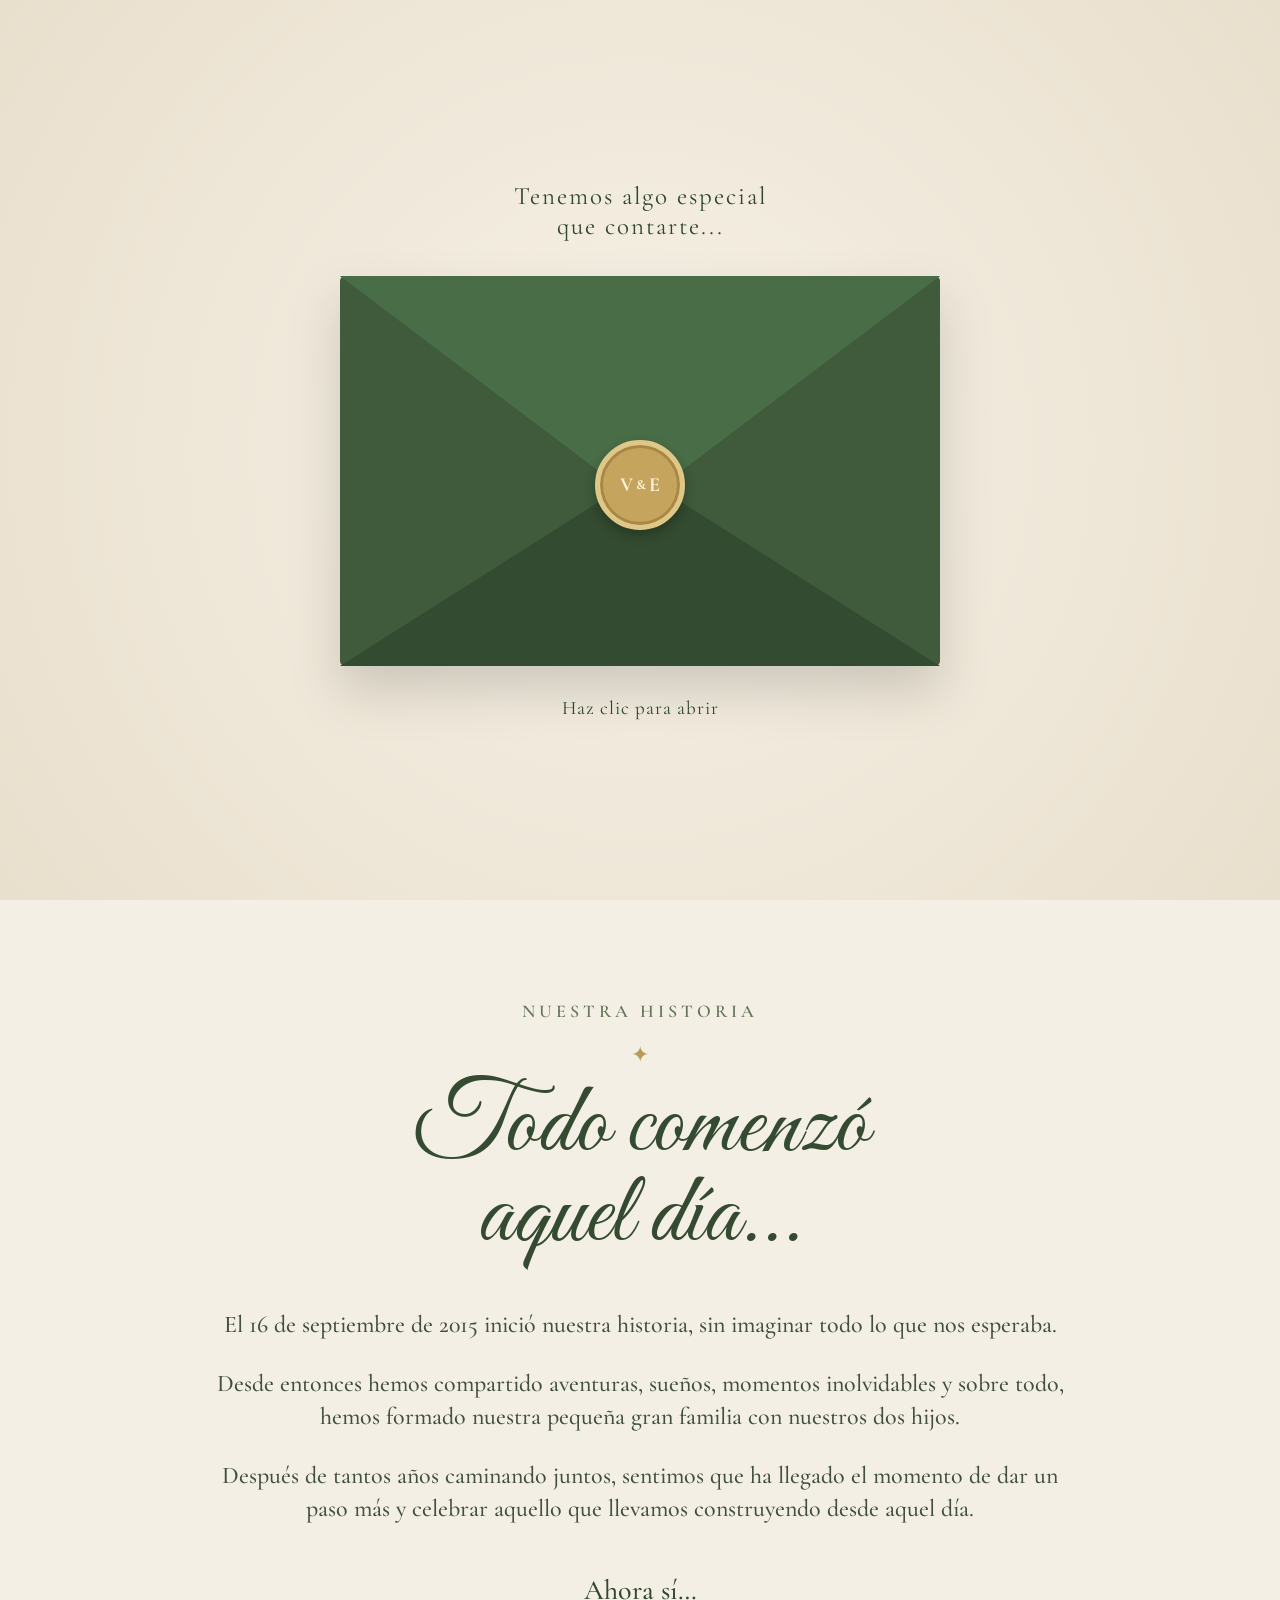
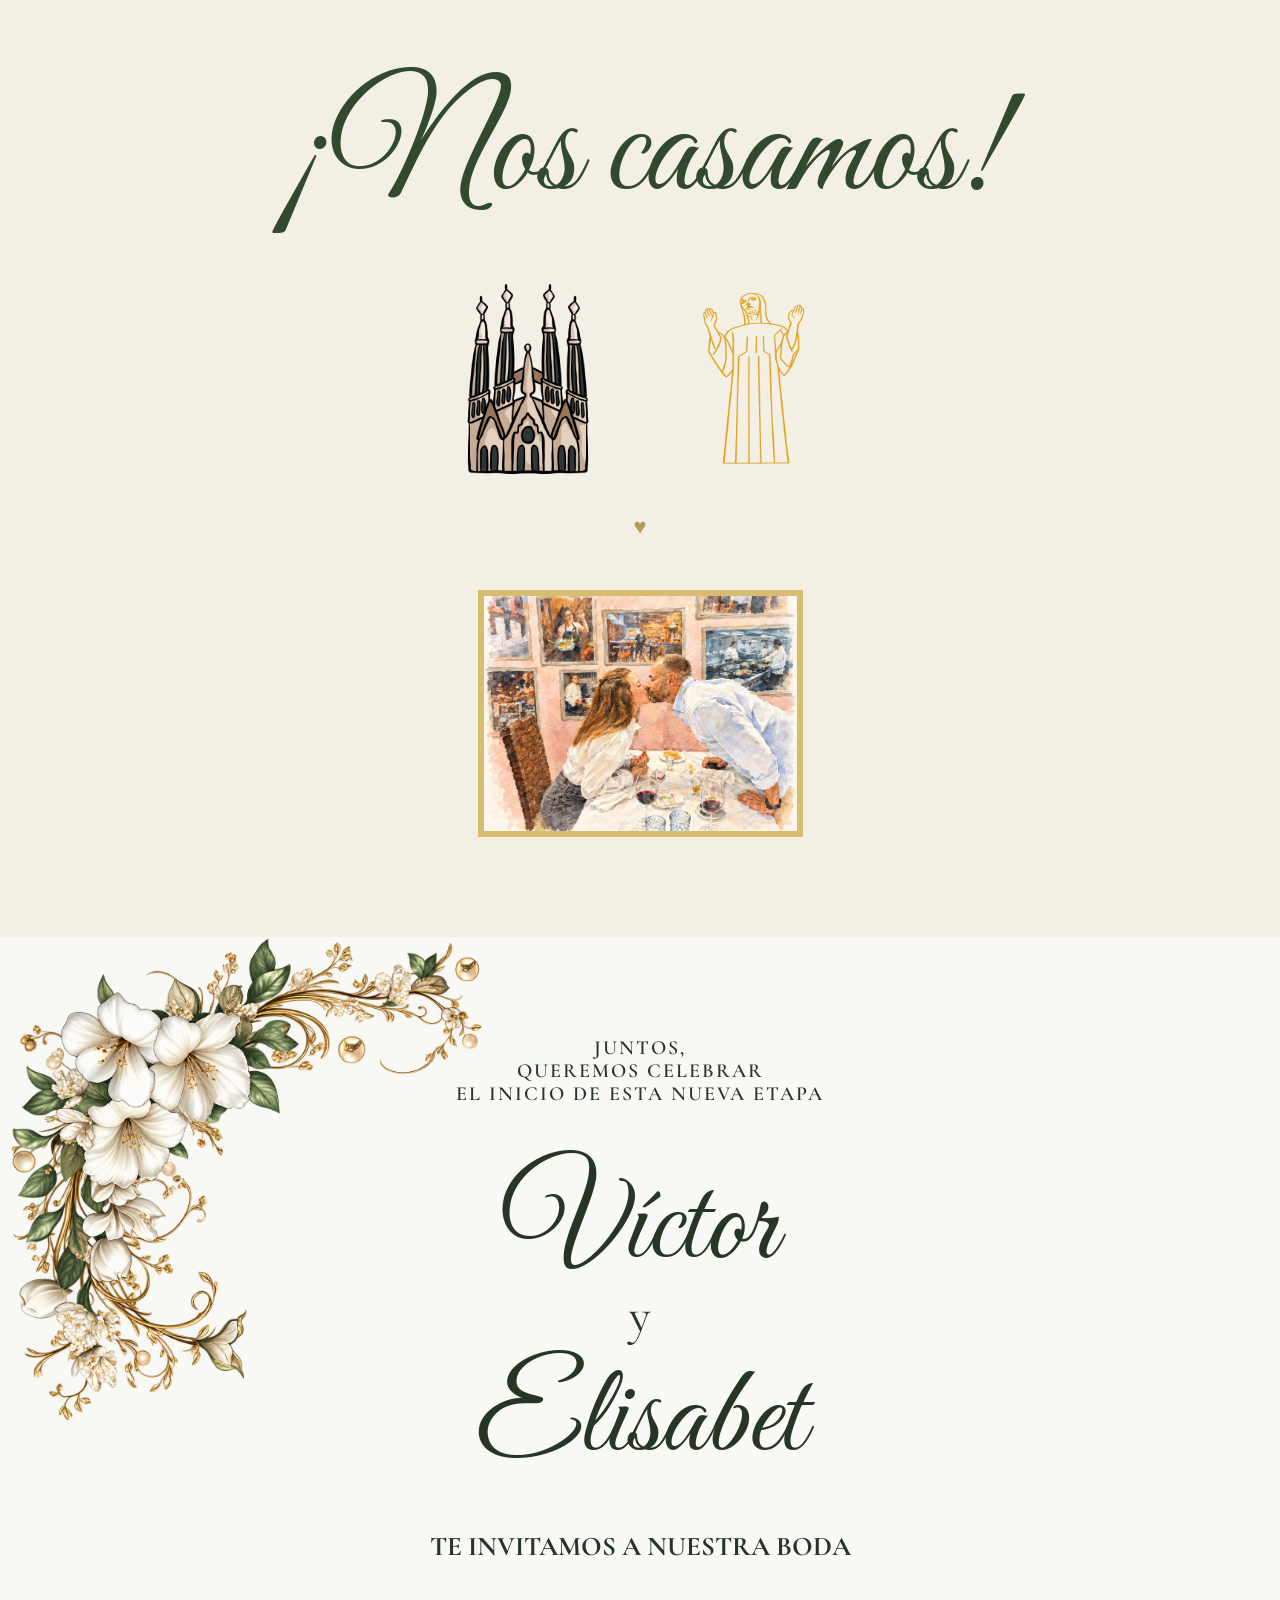
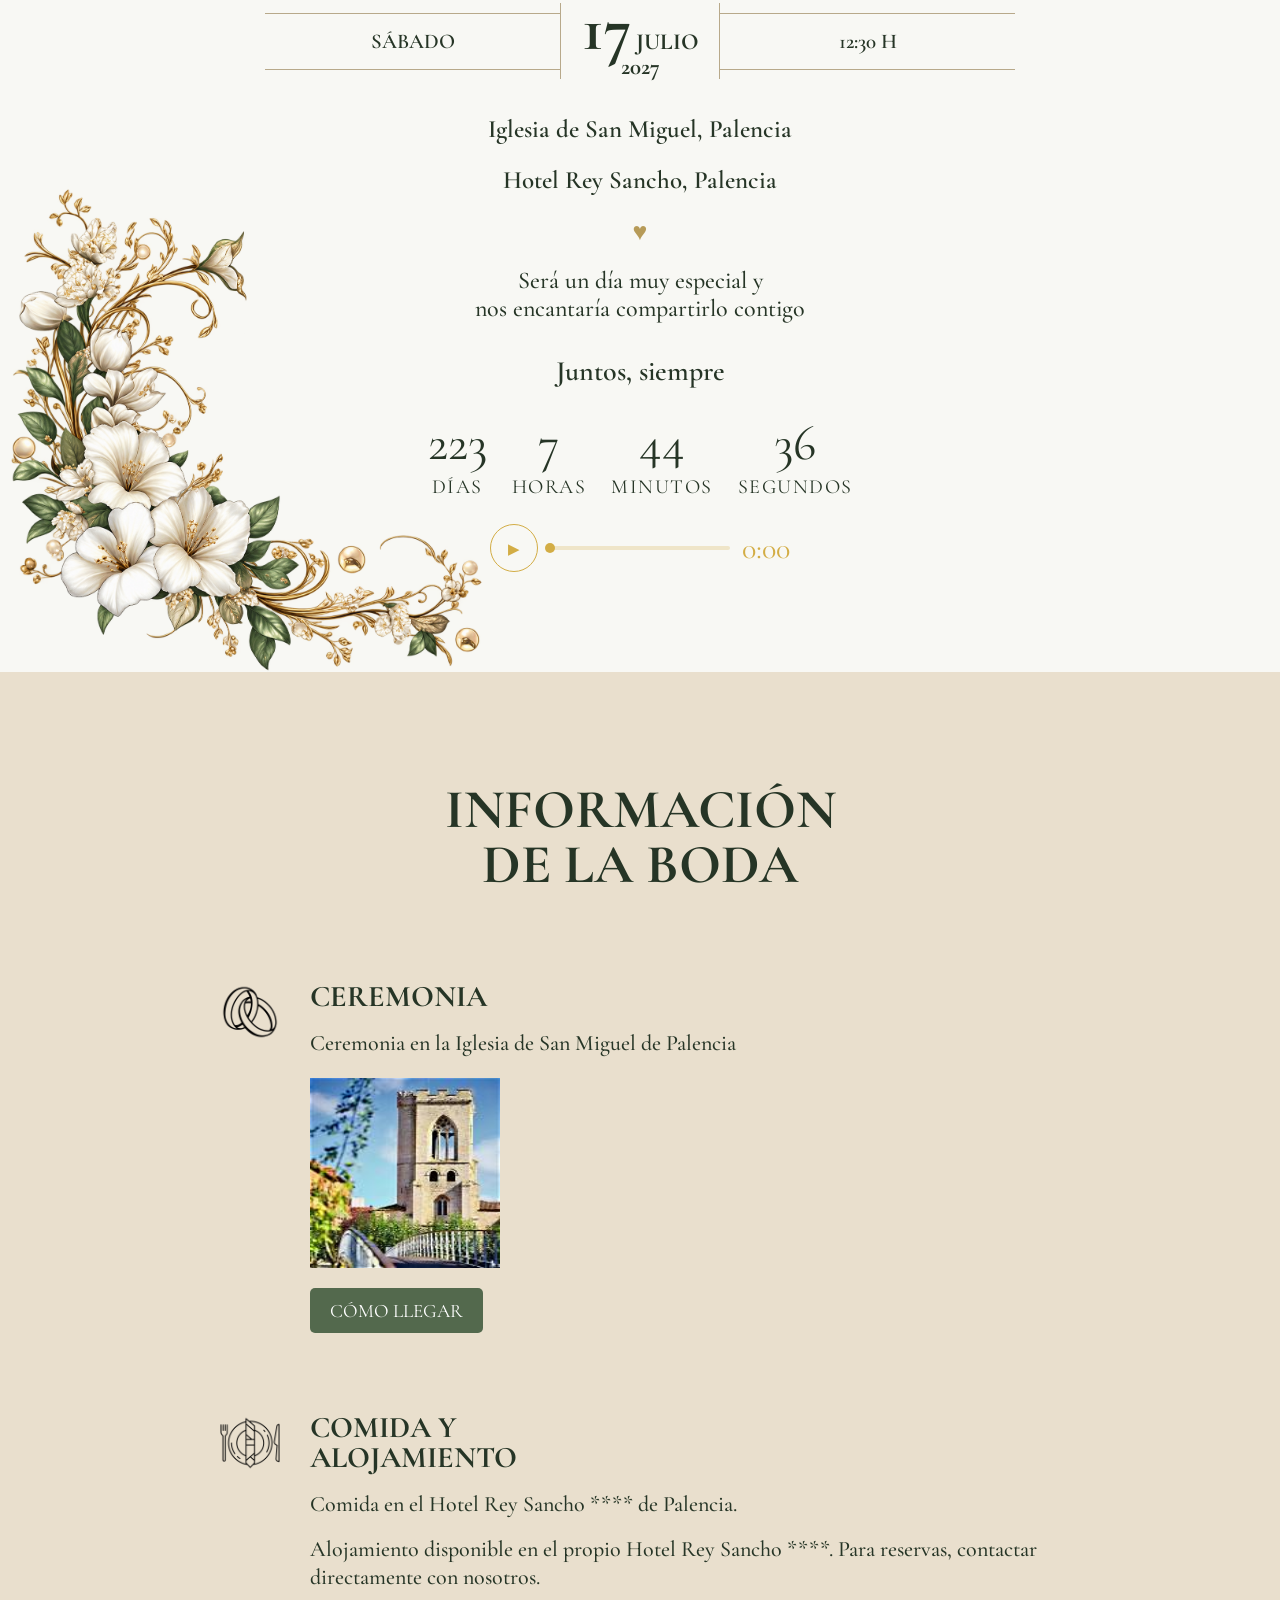
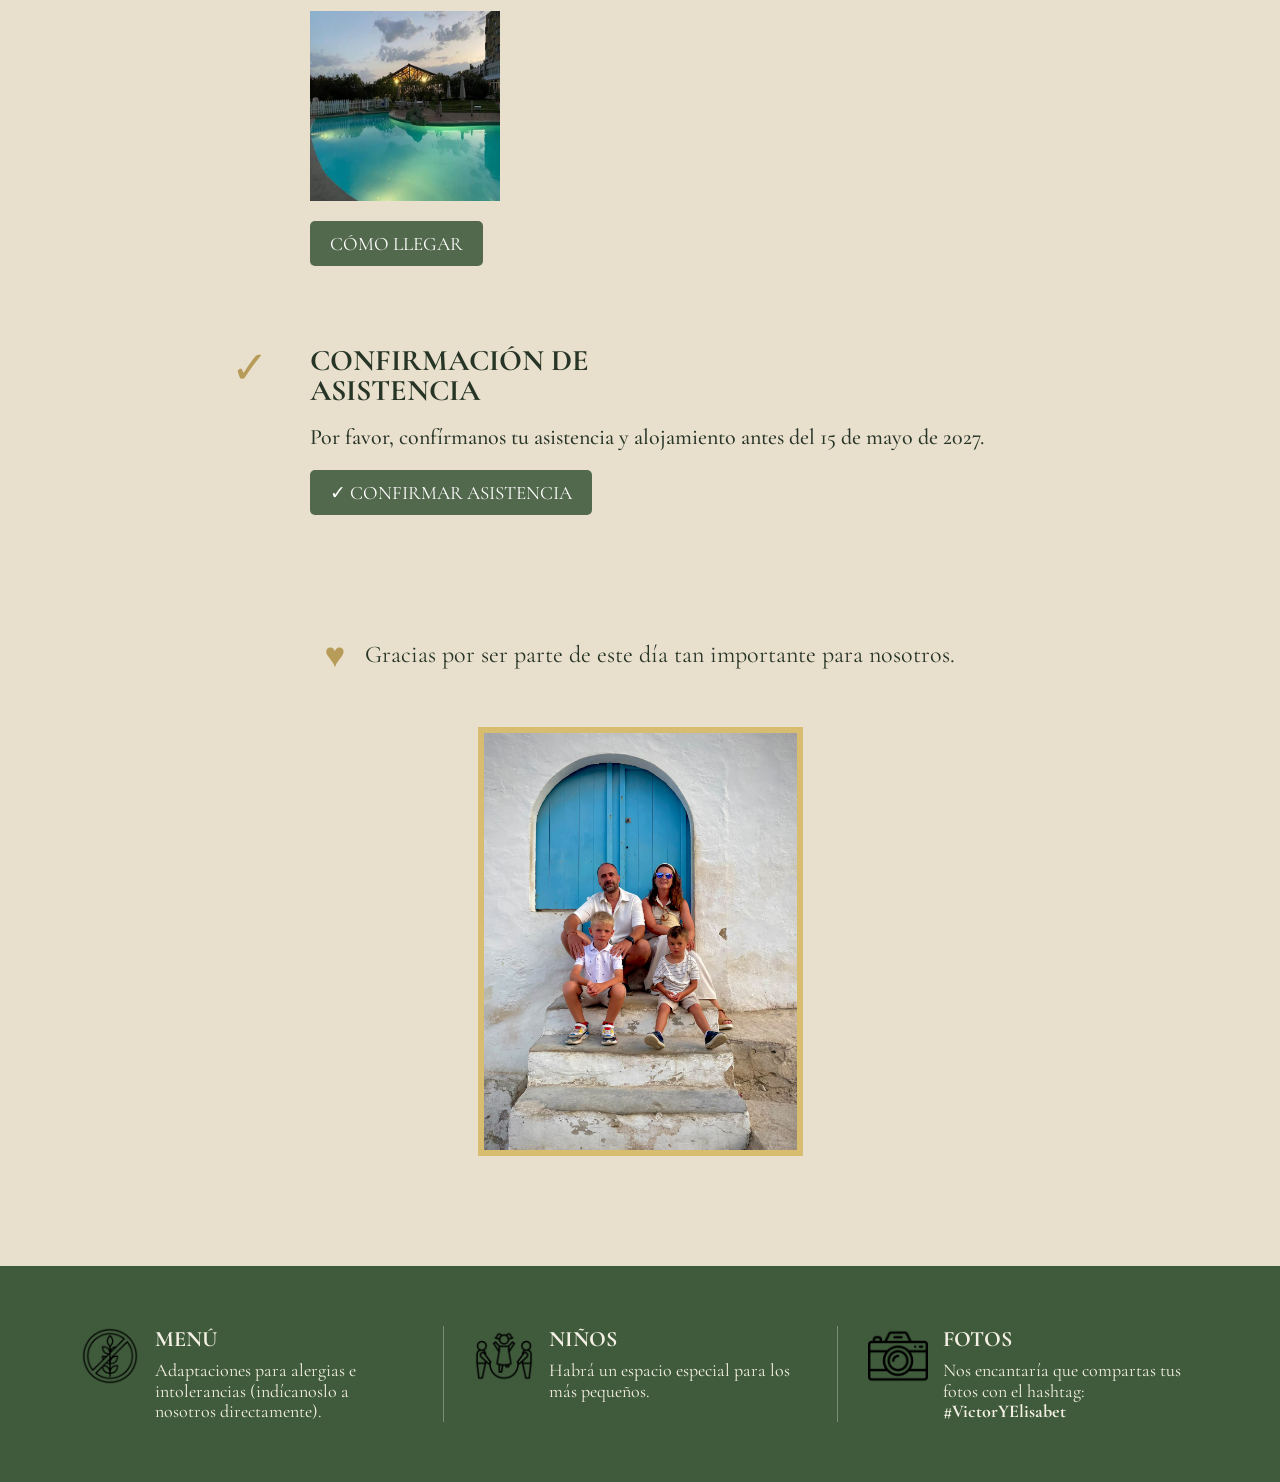
==== commit c71cbd7e: "Update index.html" ====
--- a/index.html
+++ b/index.html
@@ -362,7 +362,7 @@
                 </div>
 
                 <br>
-                <a href="https://www.google.es/maps/place/Hotel+Rey+Sancho/@42.0042295,-4.5353972,17z/data=!3m2!4b1!5s0xd47b039f25428f5:0xbbc83b4a0c8f3e76!4m9!3m8!1s0xd47b03ba46b6b1f:0xdcec751aeb9df64a!5m2!4m1!1i2!8m2!3d42.0042255!4d-4.5328223!16s%2Fg%2F1tcvql4j?entry=ttu&g_ep=EgoyMDI2MDkxNS4wIKXMDSoASAFQAw%3D%3D" class="boton">
+                <a href="https://www.google.es/maps/place/Hotel+Rey+Sancho/@42.0042295,-4.5353972,17z/data=!3m1!5s0xd47b039f25428f5:0xbbc83b4a0c8f3e76!4m9!3m8!1s0xd47b03ba46b6b1f:0xdcec751aeb9df64a!5m2!4m1!1i2!8m2!3d42.0042255!4d-4.5328223!16s%2Fg%2F1tcvql4j?entry=ttu&g_ep=EgoyMDI2MDkxNS4wIKXMDSoASAFQAw%3D%3D" class="boton">
                     CÓMO LLEGAR
                 </a>
 
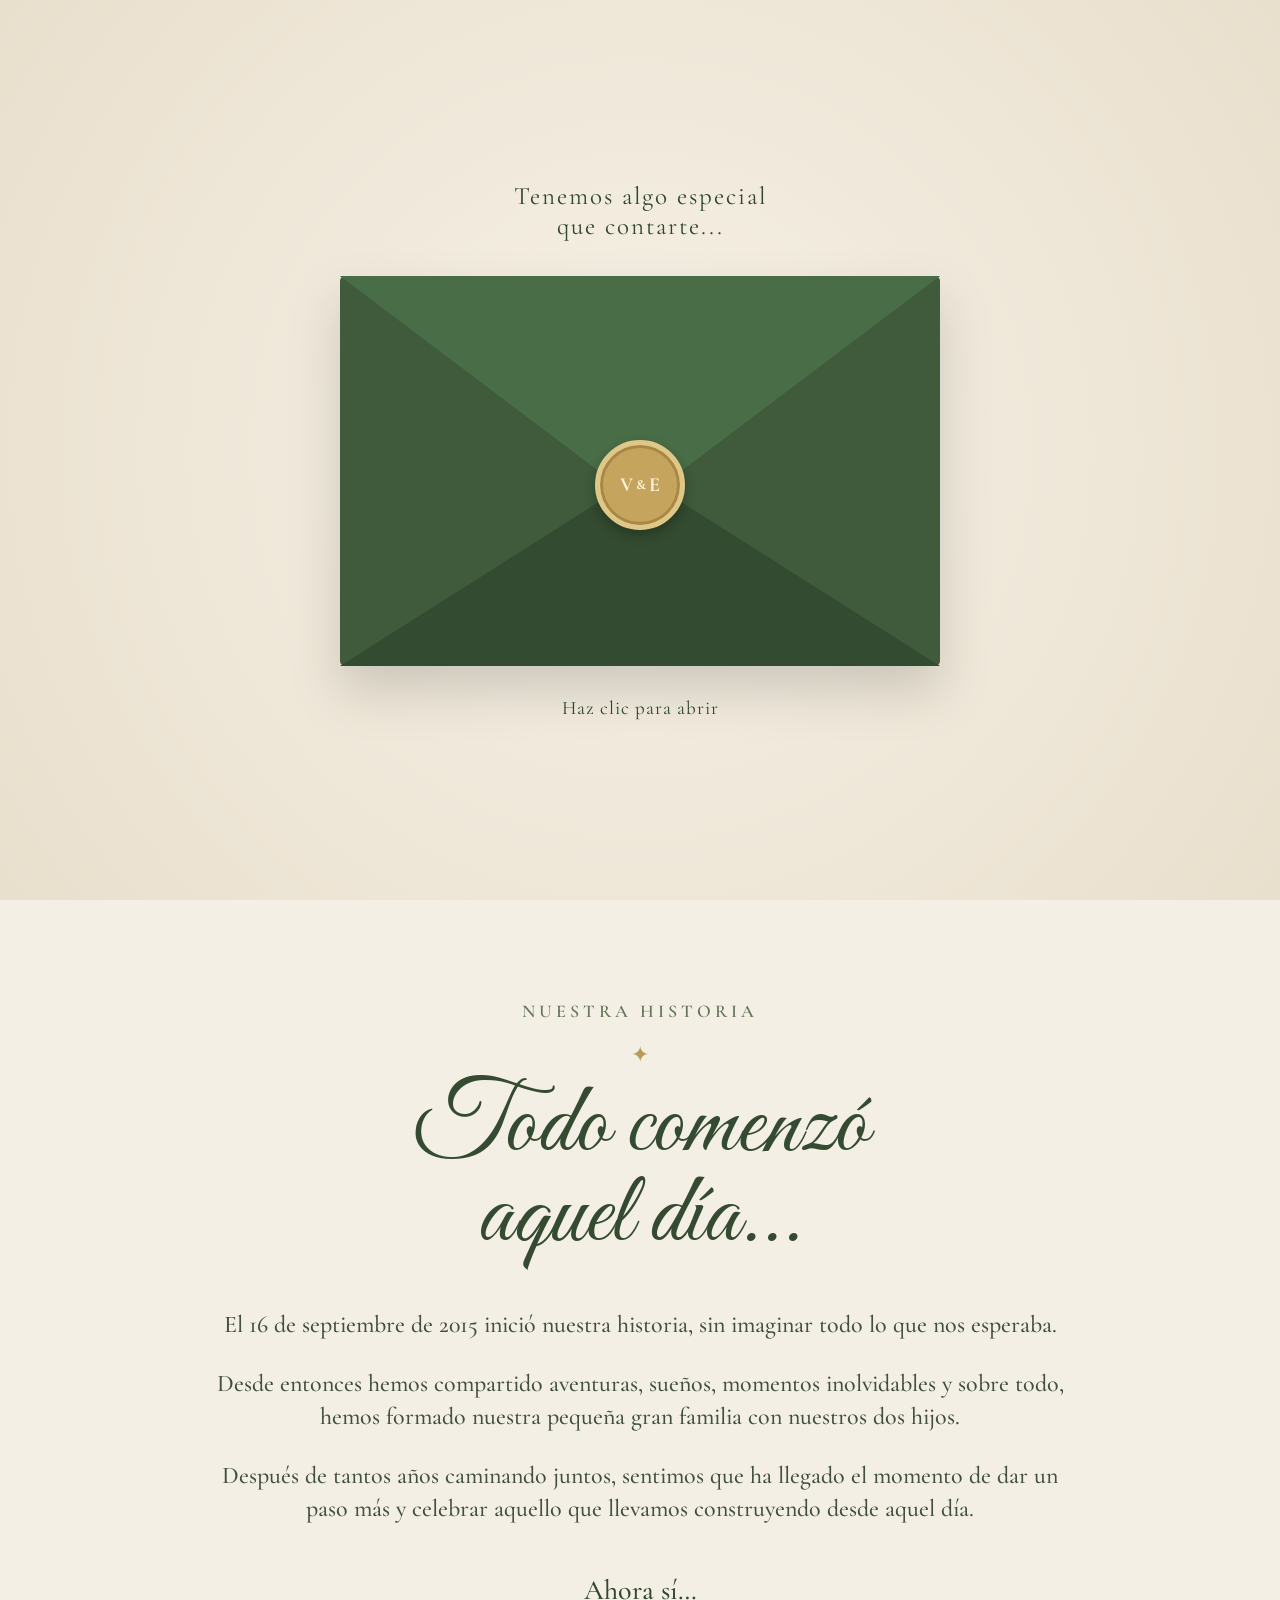
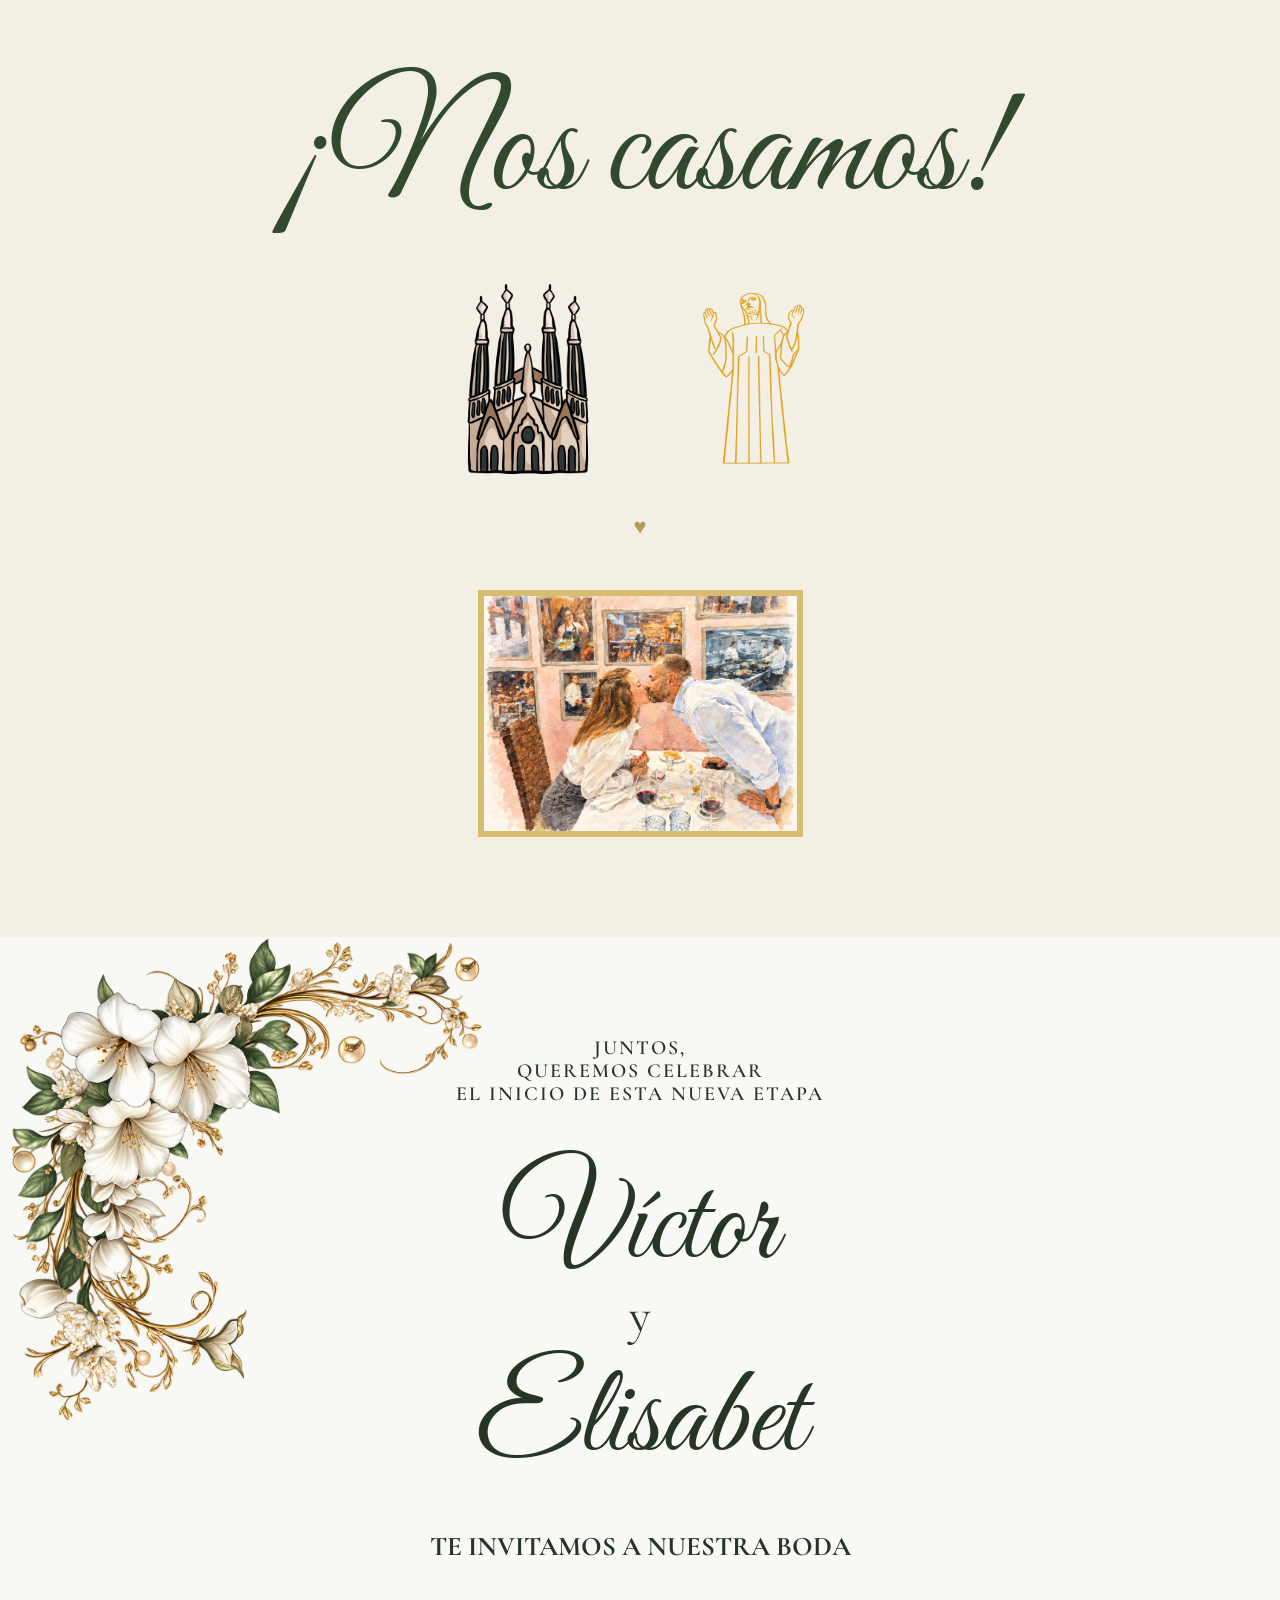
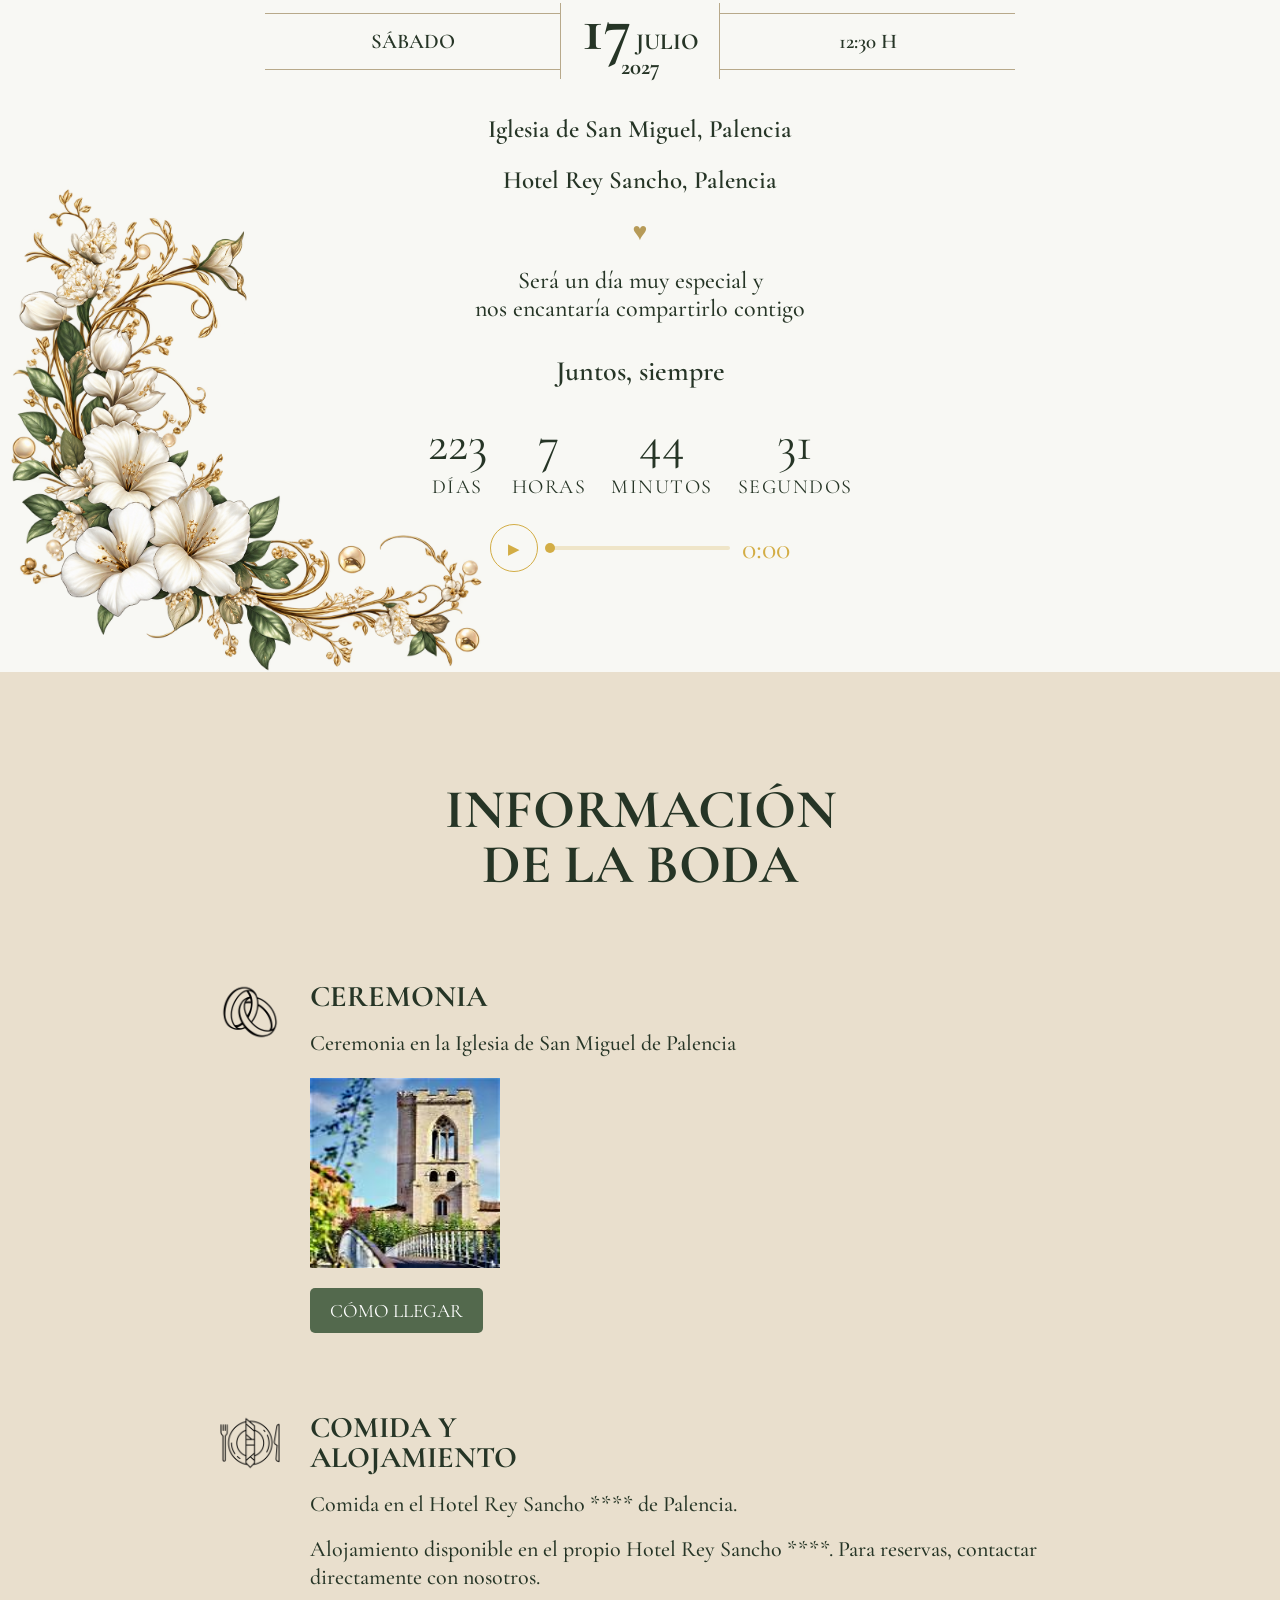
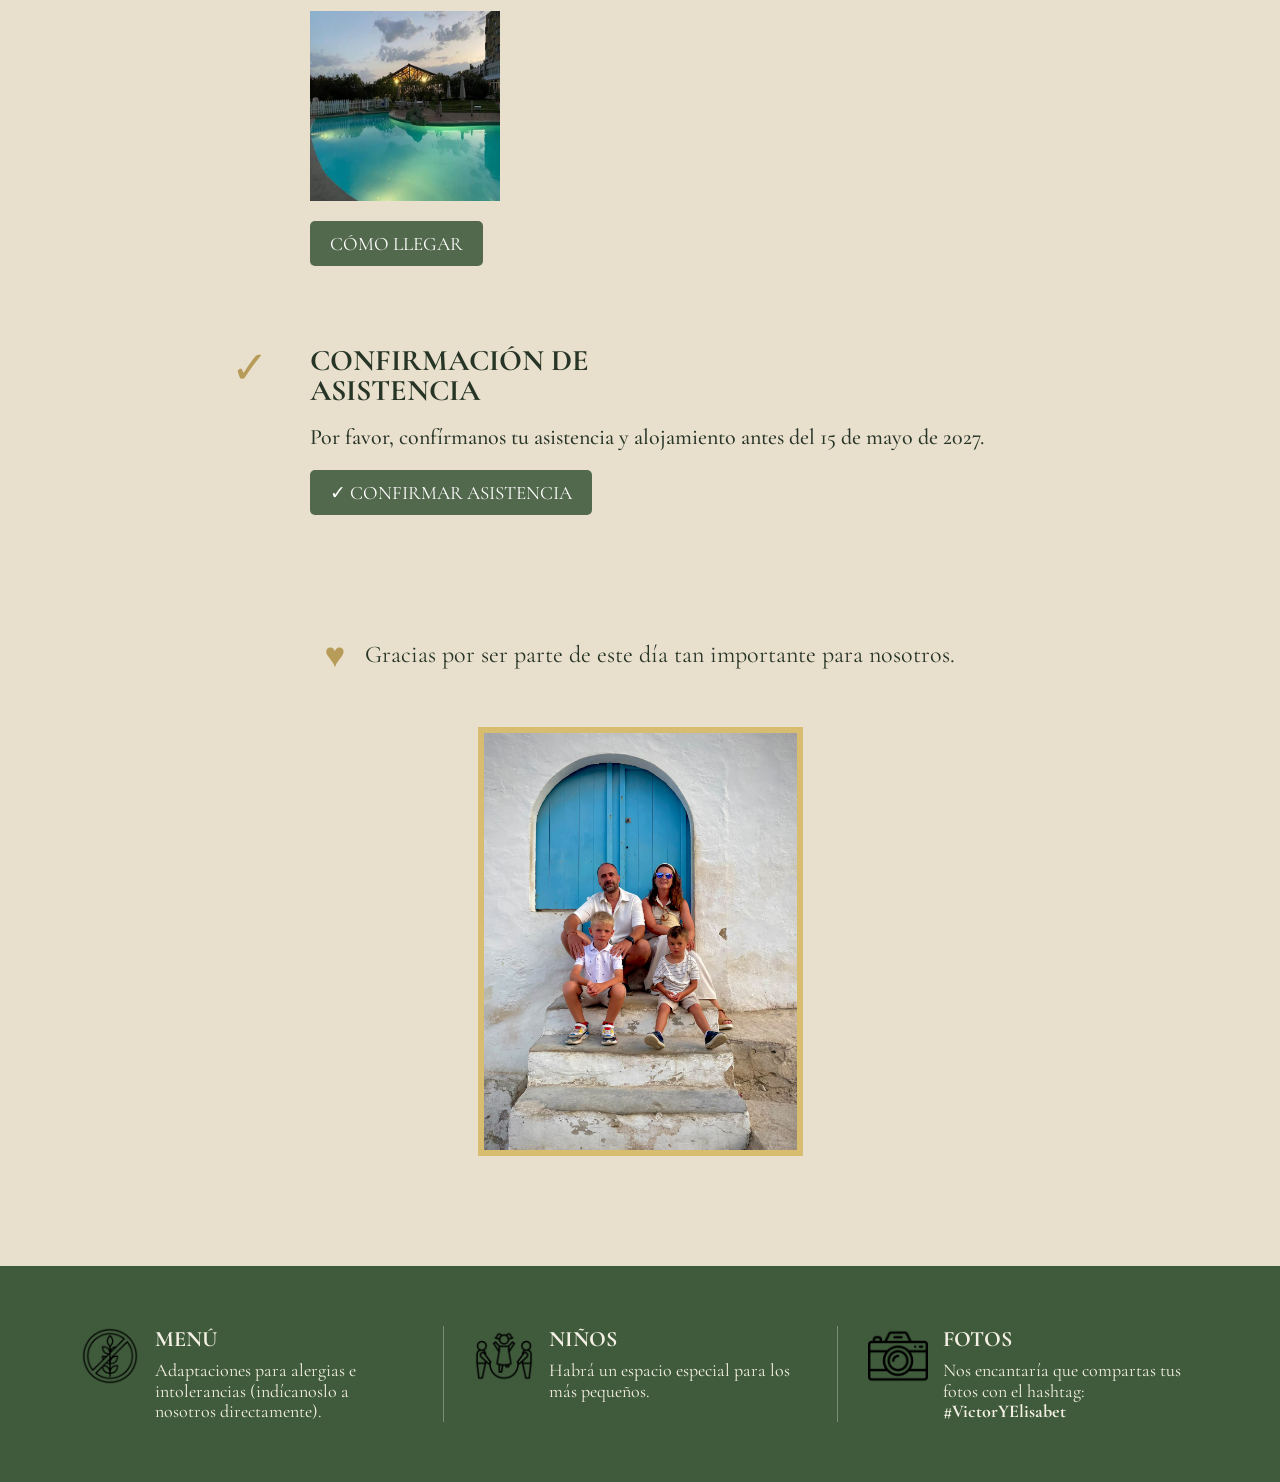
==== commit 0979393a: "Update index.html" ====
--- a/index.html
+++ b/index.html
@@ -7,7 +7,7 @@
 
 
 
-<title>Víctor & Elisabet | Nuestra Boda</title>
+<title>Tenemos algo que contaros...</title>
 
 <!-- FUENTES -->
 <link rel="preconnect" href="https://fonts.googleapis.com">
